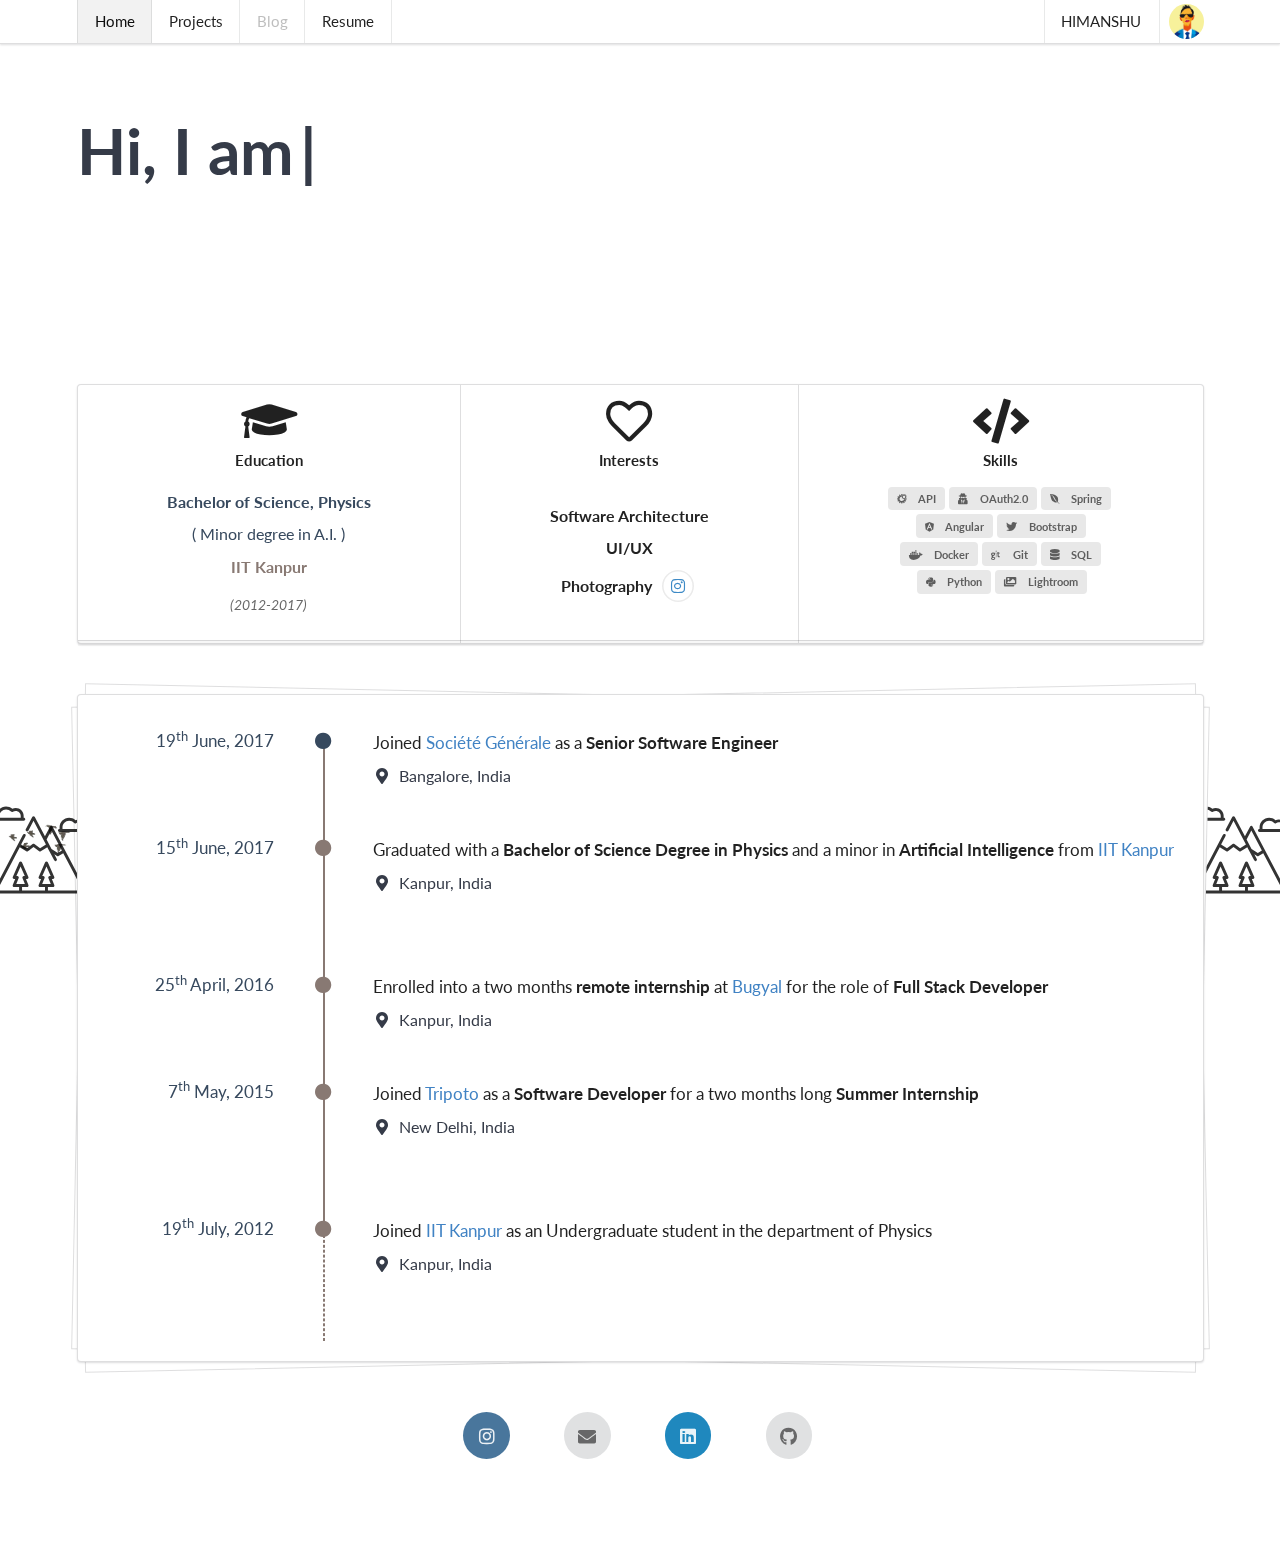
==== index.html @ 2beeedb6 "Initial commit with built webpack" ====
<!doctype html>
<html lang="en">
<head>
  <meta charset="utf-8">
  <title>Portfolio - Himanshu Choudhary</title>
  <base href="/">

  <meta name="viewport" content="width=device-width, initial-scale=1">
  <link rel="icon" type="image/x-icon" href="favicon.ico">
</head>
<body>
  <app-root></app-root>
<script type="text/javascript" src="runtime.js"></script><script type="text/javascript" src="polyfills.js"></script><script type="text/javascript" src="styles.js"></script><script type="text/javascript" src="scripts.js"></script><script type="text/javascript" src="vendor.js"></script><script type="text/javascript" src="main.js"></script></body>
</html>
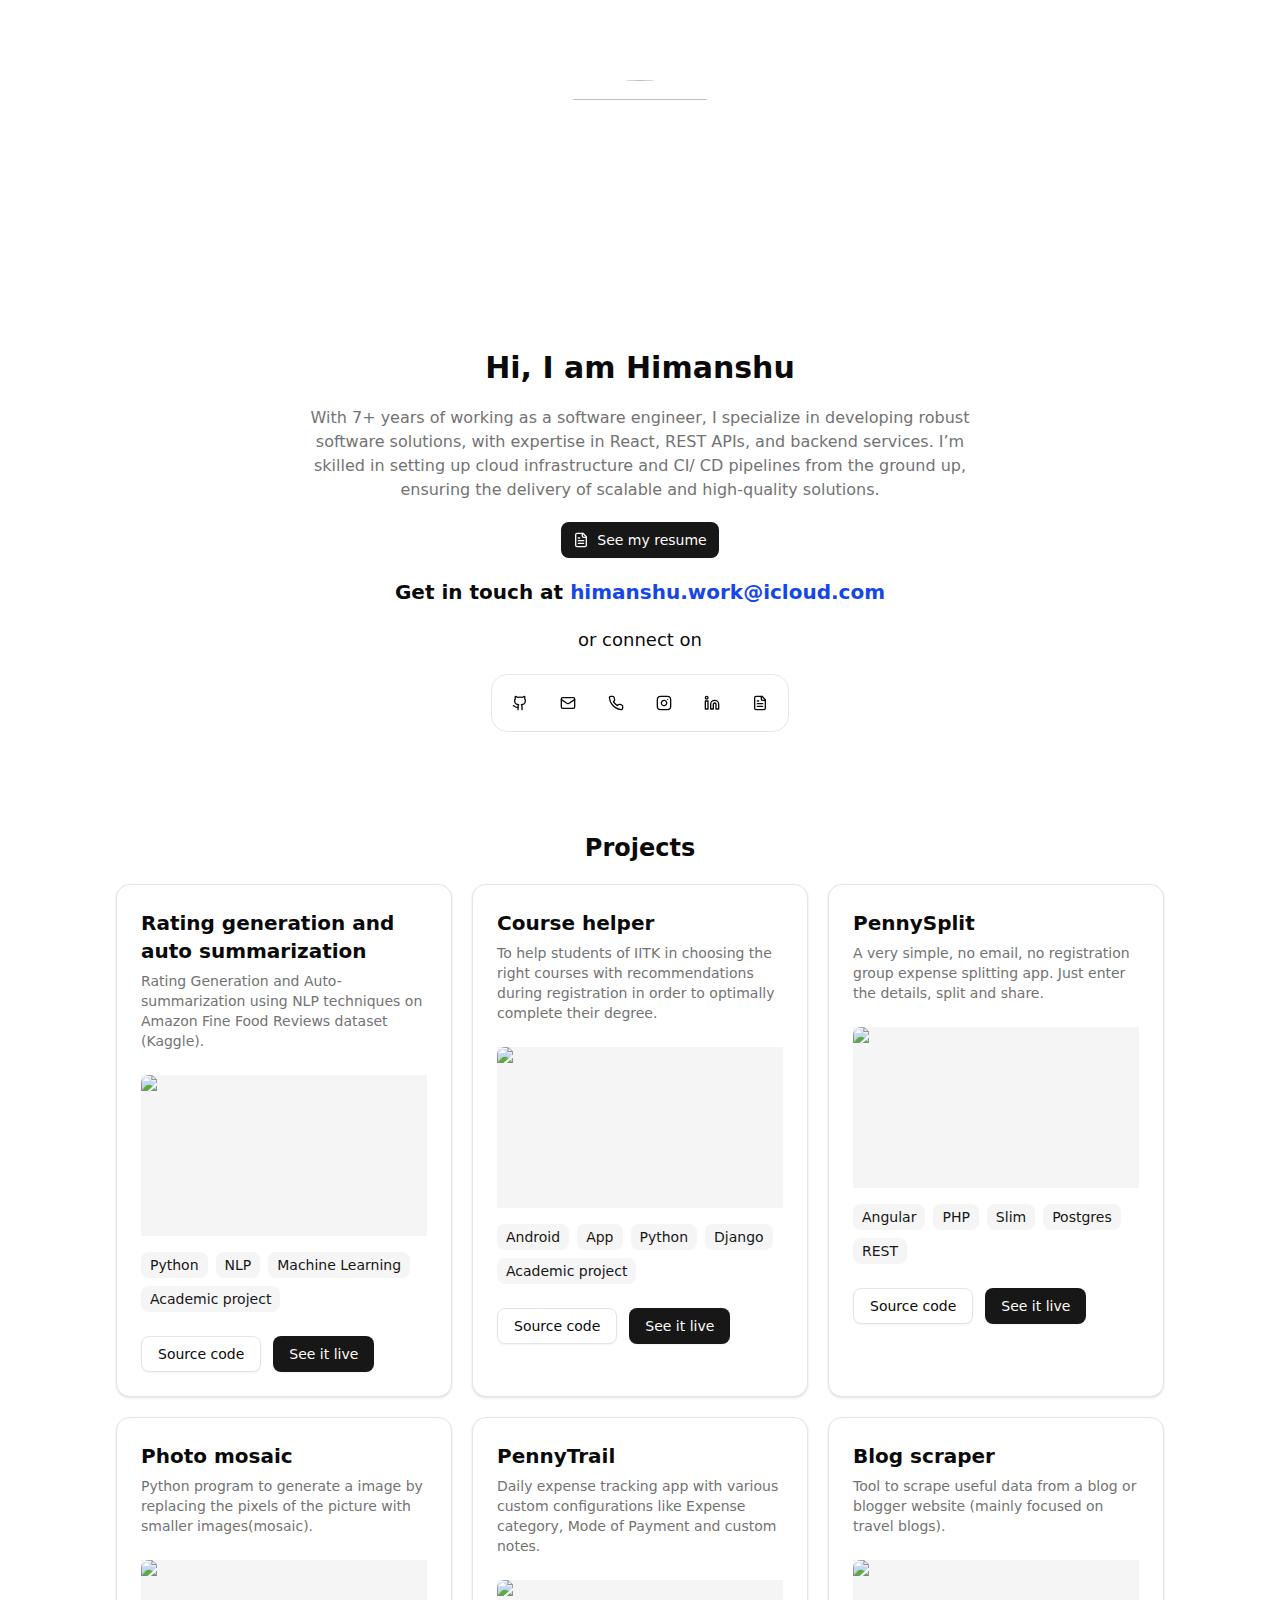
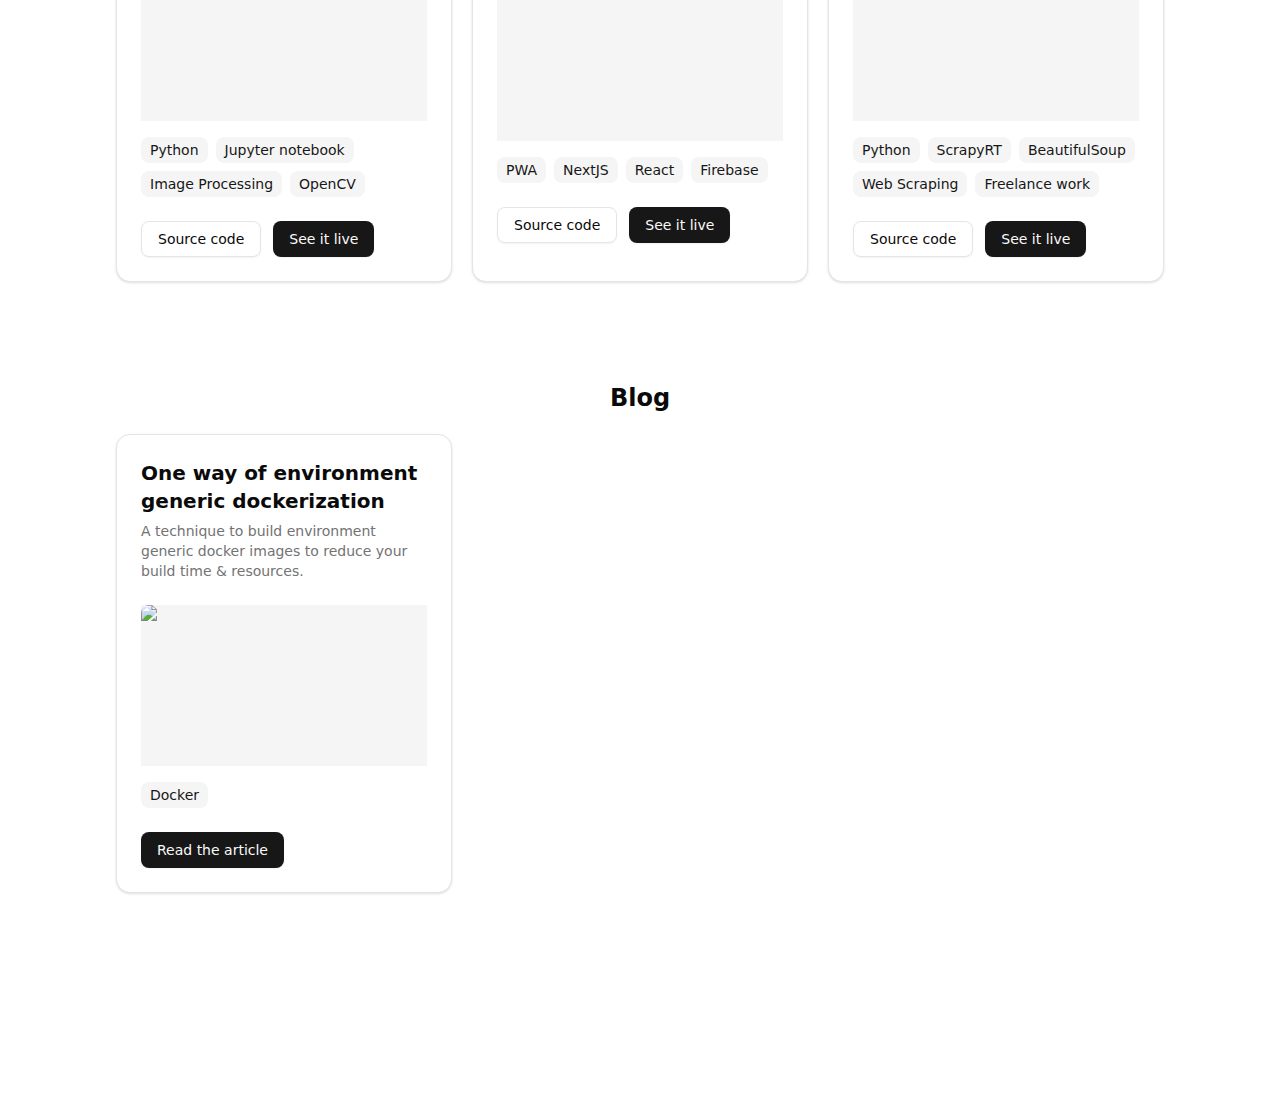
==== commit 262ce60c: "Updated portfolio" ====
--- a/index.html
+++ b/index.html
@@ -1,14 +1 @@
-<!doctype html>
-<html lang="en">
-<head>
-  <meta charset="utf-8">
-  <title>Portfolio - Himanshu Choudhary</title>
-  <base href="/">
-
-  <meta name="viewport" content="width=device-width, initial-scale=1">
-  <link rel="icon" type="image/x-icon" href="favicon.ico">
-</head>
-<body>
-  <app-root></app-root>
-<script type="text/javascript" src="runtime.js"></script><script type="text/javascript" src="polyfills.js"></script><script type="text/javascript" src="styles.js"></script><script type="text/javascript" src="scripts.js"></script><script type="text/javascript" src="vendor.js"></script><script type="text/javascript" src="main.js"></script></body>
-</html>
+<!DOCTYPE html><html lang="en"><head><meta charSet="utf-8"/><meta name="viewport" content="width=device-width, initial-scale=1"/><link rel="preload" as="image" href="https://cdn.sanity.io/images/y7t3uoub/production/db17ce5b8e23aafe2f7acaedc1e84eed6496901b-800x800.jpg?w=500&amp;h=500"/><link rel="stylesheet" href="/_next/static/css/382d97af523033e2.css" data-precedence="next"/><link rel="preload" as="script" fetchPriority="low" href="/_next/static/chunks/webpack-39f8edb29ac56f4f.js"/><script src="/_next/static/chunks/4bd1b696-aa7295389d23b507.js" async=""></script><script src="/_next/static/chunks/517-9a01990f382d9487.js" async=""></script><script src="/_next/static/chunks/main-app-1cbe9cd33d989cd3.js" async=""></script><script src="/_next/static/chunks/677-a0906af58b8ac7a3.js" async=""></script><script src="/_next/static/chunks/app/page-de3bf50c0f67c55c.js" async=""></script><title>Himanshu Choudhary</title><meta name="description" content="With 7+ years of working as a software engineer, I specialize in developing robust software solutions, with expertise in React, REST APIs, and backend services. I’m skilled in setting up cloud infrastructure and CI/ CD pipelines from the ground up, ensuring the delivery of scalable and high-quality solutions."/><script src="/_next/static/chunks/polyfills-42372ed130431b0a.js" noModule=""></script></head><body class="w-full max-w-6xl mx-auto pt-20 pb-50 px-4 sm:px-6 lg:px-8"><div class="flex flex-col gap-5"><div class="flex flex-col items-center gap-5"><img src="https://cdn.sanity.io/images/y7t3uoub/production/db17ce5b8e23aafe2f7acaedc1e84eed6496901b-800x800.jpg?w=500&amp;h=500" width="250" height="250" class="rounded-full object-cover"/><h2 class="text-3xl font-semibold">Hi, I am <!-- -->Himanshu</h2><p class="px-10 sm:px-15 md:px-20 lg:px-50 text-center text-muted-foreground">With 7+ years of working as a software engineer, I specialize in developing robust software solutions, with expertise in React, REST APIs, and backend services. I’m skilled in setting up cloud infrastructure and CI/ CD pipelines from the ground up, ensuring the delivery of scalable and high-quality solutions.</p><div class="text-center"><a target="__blank" href="resume.pdf"><button data-slot="button" class="inline-flex items-center justify-center gap-2 whitespace-nowrap rounded-md text-sm font-medium transition-[color,box-shadow] disabled:pointer-events-none disabled:opacity-50 [&amp;_svg]:pointer-events-none [&amp;_svg:not([class*=&#x27;size-&#x27;])]:size-4 [&amp;_svg]:shrink-0 outline-none focus-visible:border-ring focus-visible:ring-ring/50 focus-visible:ring-[3px] aria-invalid:ring-destructive/20 dark:aria-invalid:ring-destructive/40 aria-invalid:border-destructive bg-primary text-primary-foreground shadow-xs hover:bg-primary/90 h-9 px-4 py-2 has-[&gt;svg]:px-3 cursor-pointer"><svg xmlns="http://www.w3.org/2000/svg" width="24" height="24" viewBox="0 0 24 24" fill="none" stroke="currentColor" stroke-width="2" stroke-linecap="round" stroke-linejoin="round" class="lucide lucide-file-text"><path d="M15 2H6a2 2 0 0 0-2 2v16a2 2 0 0 0 2 2h12a2 2 0 0 0 2-2V7Z"></path><path d="M14 2v4a2 2 0 0 0 2 2h4"></path><path d="M10 9H8"></path><path d="M16 13H8"></path><path d="M16 17H8"></path></svg> See my resume</button></a></div><h4 class="text-xl font-semibold">Get in touch at<!-- --> <a href="mailto:himanshu.work@icloud.com" class="text-blue-700 hover:text-blue-800">himanshu.work@icloud.com</a></h4><h4 class="text-lg">or connect on</h4></div><div class="sticky top-5 left-1/2 z-10"><div class="supports-backdrop-blur:bg-white/10 supports-backdrop-blur:dark:bg-black/10 mx-auto flex h-[58px] w-max justify-center gap-2 rounded-2xl border p-2 backdrop-blur-md mt-0 items-center"><div style="padding:8px;width:40px;height:40px" class="flex aspect-square cursor-pointer items-center justify-center rounded-full"><a aria-label="Github" class="inline-flex items-center justify-center gap-2 whitespace-nowrap text-sm font-medium transition-[color,box-shadow] disabled:pointer-events-none disabled:opacity-50 [&amp;_svg]:pointer-events-none [&amp;_svg:not([class*=&#x27;size-&#x27;])]:size-4 [&amp;_svg]:shrink-0 outline-none focus-visible:border-ring focus-visible:ring-ring/50 focus-visible:ring-[3px] aria-invalid:ring-destructive/20 dark:aria-invalid:ring-destructive/40 aria-invalid:border-destructive hover:bg-accent hover:text-accent-foreground size-10 rounded-full" target="__blank" data-state="closed" data-slot="tooltip-trigger" href="https://github.com/choudharyhimanshu"><svg xmlns="http://www.w3.org/2000/svg" width="24" height="24" viewBox="0 0 24 24" fill="none" stroke="currentColor" stroke-width="2" stroke-linecap="round" stroke-linejoin="round" class="lucide lucide-github size-4"><path d="M15 22v-4a4.8 4.8 0 0 0-1-3.5c3 0 6-2 6-5.5.08-1.25-.27-2.48-1-3.5.28-1.15.28-2.35 0-3.5 0 0-1 0-3 1.5-2.64-.5-5.36-.5-8 0C6 2 5 2 5 2c-.3 1.15-.3 2.35 0 3.5A5.403 5.403 0 0 0 4 9c0 3.5 3 5.5 6 5.5-.39.49-.68 1.05-.85 1.65-.17.6-.22 1.23-.15 1.85v4"></path><path d="M9 18c-4.51 2-5-2-7-2"></path></svg></a></div><div style="padding:8px;width:40px;height:40px" class="flex aspect-square cursor-pointer items-center justify-center rounded-full"><a aria-label="Email" class="inline-flex items-center justify-center gap-2 whitespace-nowrap text-sm font-medium transition-[color,box-shadow] disabled:pointer-events-none disabled:opacity-50 [&amp;_svg]:pointer-events-none [&amp;_svg:not([class*=&#x27;size-&#x27;])]:size-4 [&amp;_svg]:shrink-0 outline-none focus-visible:border-ring focus-visible:ring-ring/50 focus-visible:ring-[3px] aria-invalid:ring-destructive/20 dark:aria-invalid:ring-destructive/40 aria-invalid:border-destructive hover:bg-accent hover:text-accent-foreground size-10 rounded-full" target="__blank" data-state="closed" data-slot="tooltip-trigger" href="mailto:himanshu.work@icloud.com"><svg xmlns="http://www.w3.org/2000/svg" width="24" height="24" viewBox="0 0 24 24" fill="none" stroke="currentColor" stroke-width="2" stroke-linecap="round" stroke-linejoin="round" class="lucide lucide-mail size-4"><rect width="20" height="16" x="2" y="4" rx="2"></rect><path d="m22 7-8.97 5.7a1.94 1.94 0 0 1-2.06 0L2 7"></path></svg></a></div><div style="padding:8px;width:40px;height:40px" class="flex aspect-square cursor-pointer items-center justify-center rounded-full"><a aria-label="Phone" class="inline-flex items-center justify-center gap-2 whitespace-nowrap text-sm font-medium transition-[color,box-shadow] disabled:pointer-events-none disabled:opacity-50 [&amp;_svg]:pointer-events-none [&amp;_svg:not([class*=&#x27;size-&#x27;])]:size-4 [&amp;_svg]:shrink-0 outline-none focus-visible:border-ring focus-visible:ring-ring/50 focus-visible:ring-[3px] aria-invalid:ring-destructive/20 dark:aria-invalid:ring-destructive/40 aria-invalid:border-destructive hover:bg-accent hover:text-accent-foreground size-10 rounded-full" target="__blank" data-state="closed" data-slot="tooltip-trigger" href="tel:8953454946"><svg xmlns="http://www.w3.org/2000/svg" width="24" height="24" viewBox="0 0 24 24" fill="none" stroke="currentColor" stroke-width="2" stroke-linecap="round" stroke-linejoin="round" class="lucide lucide-phone size-4"><path d="M22 16.92v3a2 2 0 0 1-2.18 2 19.79 19.79 0 0 1-8.63-3.07 19.5 19.5 0 0 1-6-6 19.79 19.79 0 0 1-3.07-8.67A2 2 0 0 1 4.11 2h3a2 2 0 0 1 2 1.72 12.84 12.84 0 0 0 .7 2.81 2 2 0 0 1-.45 2.11L8.09 9.91a16 16 0 0 0 6 6l1.27-1.27a2 2 0 0 1 2.11-.45 12.84 12.84 0 0 0 2.81.7A2 2 0 0 1 22 16.92z"></path></svg></a></div><div style="padding:8px;width:40px;height:40px" class="flex aspect-square cursor-pointer items-center justify-center rounded-full"><a aria-label="Instagram" class="inline-flex items-center justify-center gap-2 whitespace-nowrap text-sm font-medium transition-[color,box-shadow] disabled:pointer-events-none disabled:opacity-50 [&amp;_svg]:pointer-events-none [&amp;_svg:not([class*=&#x27;size-&#x27;])]:size-4 [&amp;_svg]:shrink-0 outline-none focus-visible:border-ring focus-visible:ring-ring/50 focus-visible:ring-[3px] aria-invalid:ring-destructive/20 dark:aria-invalid:ring-destructive/40 aria-invalid:border-destructive hover:bg-accent hover:text-accent-foreground size-10 rounded-full" target="__blank" data-state="closed" data-slot="tooltip-trigger" href="https://www.instagram.com/himanshuchoudhary_"><svg xmlns="http://www.w3.org/2000/svg" width="24" height="24" viewBox="0 0 24 24" fill="none" stroke="currentColor" stroke-width="2" stroke-linecap="round" stroke-linejoin="round" class="lucide lucide-instagram size-4"><rect width="20" height="20" x="2" y="2" rx="5" ry="5"></rect><path d="M16 11.37A4 4 0 1 1 12.63 8 4 4 0 0 1 16 11.37z"></path><line x1="17.5" x2="17.51" y1="6.5" y2="6.5"></line></svg></a></div><div style="padding:8px;width:40px;height:40px" class="flex aspect-square cursor-pointer items-center justify-center rounded-full"><a aria-label="LinkedIn" class="inline-flex items-center justify-center gap-2 whitespace-nowrap text-sm font-medium transition-[color,box-shadow] disabled:pointer-events-none disabled:opacity-50 [&amp;_svg]:pointer-events-none [&amp;_svg:not([class*=&#x27;size-&#x27;])]:size-4 [&amp;_svg]:shrink-0 outline-none focus-visible:border-ring focus-visible:ring-ring/50 focus-visible:ring-[3px] aria-invalid:ring-destructive/20 dark:aria-invalid:ring-destructive/40 aria-invalid:border-destructive hover:bg-accent hover:text-accent-foreground size-10 rounded-full" target="__blank" data-state="closed" data-slot="tooltip-trigger" href="https://in.linkedin.com/in/himanshu-choudhary-05b617a8"><svg xmlns="http://www.w3.org/2000/svg" width="24" height="24" viewBox="0 0 24 24" fill="none" stroke="currentColor" stroke-width="2" stroke-linecap="round" stroke-linejoin="round" class="lucide lucide-linkedin size-4"><path d="M16 8a6 6 0 0 1 6 6v7h-4v-7a2 2 0 0 0-2-2 2 2 0 0 0-2 2v7h-4v-7a6 6 0 0 1 6-6z"></path><rect width="4" height="12" x="2" y="9"></rect><circle cx="4" cy="4" r="2"></circle></svg></a></div><div style="padding:8px;width:40px;height:40px" class="flex aspect-square cursor-pointer items-center justify-center rounded-full"><a aria-label="Resume" class="inline-flex items-center justify-center gap-2 whitespace-nowrap text-sm font-medium transition-[color,box-shadow] disabled:pointer-events-none disabled:opacity-50 [&amp;_svg]:pointer-events-none [&amp;_svg:not([class*=&#x27;size-&#x27;])]:size-4 [&amp;_svg]:shrink-0 outline-none focus-visible:border-ring focus-visible:ring-ring/50 focus-visible:ring-[3px] aria-invalid:ring-destructive/20 dark:aria-invalid:ring-destructive/40 aria-invalid:border-destructive hover:bg-accent hover:text-accent-foreground size-10 rounded-full" target="__blank" data-state="closed" data-slot="tooltip-trigger" href="resume.pdf"><svg xmlns="http://www.w3.org/2000/svg" width="24" height="24" viewBox="0 0 24 24" fill="none" stroke="currentColor" stroke-width="2" stroke-linecap="round" stroke-linejoin="round" class="lucide lucide-file-text size-4"><path d="M15 2H6a2 2 0 0 0-2 2v16a2 2 0 0 0 2 2h12a2 2 0 0 0 2-2V7Z"></path><path d="M14 2v4a2 2 0 0 0 2 2h4"></path><path d="M10 9H8"></path><path d="M16 13H8"></path><path d="M16 17H8"></path></svg></a></div></div></div><div class="flex flex-col gap-5 my-20"><h1 class="text-2xl font-semibold text-center">Projects</h1><div class="grid gap-5 px-5 sm:grid-cols-1 md:grid-cols-2 lg:grid-cols-3"><div data-slot="card" class="bg-card text-card-foreground flex flex-col gap-6 rounded-xl border py-6 shadow-sm"><div data-slot="card-header" class="flex flex-col gap-1.5 px-6"><div data-slot="card-title" class="font-semibold text-xl">Rating generation and auto summarization</div><div data-slot="card-description" class="text-muted-foreground text-sm">Rating Generation and Auto-summarization using NLP techniques on Amazon Fine Food Reviews dataset (Kaggle).</div></div><div data-slot="card-content" class="px-6"><div style="position:relative;width:100%;padding-bottom:56.25%" data-radix-aspect-ratio-wrapper=""><div data-slot="aspect-ratio" class="bg-muted" style="position:absolute;top:0;right:0;bottom:0;left:0"><img alt="Photo by Drew Beamer" loading="lazy" decoding="async" data-nimg="fill" class="h-full w-full rounded-md object-cover" style="position:absolute;height:100%;width:100%;left:0;top:0;right:0;bottom:0;color:transparent" src="https://cdn.sanity.io/images/y7t3uoub/production/a5e5578c88223d2e5efbedd6870279cc69f85a1f-281x247.png"/></div></div><div class="flex flex-wrap pt-4 gap-2"><span data-slot="badge" class="inline-flex items-center justify-center rounded-md border px-2 py-0.5 font-medium w-fit whitespace-nowrap shrink-0 [&amp;&gt;svg]:size-3 gap-1 [&amp;&gt;svg]:pointer-events-none focus-visible:border-ring focus-visible:ring-ring/50 focus-visible:ring-[3px] aria-invalid:ring-destructive/20 dark:aria-invalid:ring-destructive/40 aria-invalid:border-destructive transition-[color,box-shadow] overflow-auto border-transparent bg-secondary text-secondary-foreground [a&amp;]:hover:bg-secondary/90 text-sm">Python</span><span data-slot="badge" class="inline-flex items-center justify-center rounded-md border px-2 py-0.5 font-medium w-fit whitespace-nowrap shrink-0 [&amp;&gt;svg]:size-3 gap-1 [&amp;&gt;svg]:pointer-events-none focus-visible:border-ring focus-visible:ring-ring/50 focus-visible:ring-[3px] aria-invalid:ring-destructive/20 dark:aria-invalid:ring-destructive/40 aria-invalid:border-destructive transition-[color,box-shadow] overflow-auto border-transparent bg-secondary text-secondary-foreground [a&amp;]:hover:bg-secondary/90 text-sm">NLP</span><span data-slot="badge" class="inline-flex items-center justify-center rounded-md border px-2 py-0.5 font-medium w-fit whitespace-nowrap shrink-0 [&amp;&gt;svg]:size-3 gap-1 [&amp;&gt;svg]:pointer-events-none focus-visible:border-ring focus-visible:ring-ring/50 focus-visible:ring-[3px] aria-invalid:ring-destructive/20 dark:aria-invalid:ring-destructive/40 aria-invalid:border-destructive transition-[color,box-shadow] overflow-auto border-transparent bg-secondary text-secondary-foreground [a&amp;]:hover:bg-secondary/90 text-sm">Machine Learning</span><span data-slot="badge" class="inline-flex items-center justify-center rounded-md border px-2 py-0.5 font-medium w-fit whitespace-nowrap shrink-0 [&amp;&gt;svg]:size-3 gap-1 [&amp;&gt;svg]:pointer-events-none focus-visible:border-ring focus-visible:ring-ring/50 focus-visible:ring-[3px] aria-invalid:ring-destructive/20 dark:aria-invalid:ring-destructive/40 aria-invalid:border-destructive transition-[color,box-shadow] overflow-auto border-transparent bg-secondary text-secondary-foreground [a&amp;]:hover:bg-secondary/90 text-sm">Academic project</span></div></div><div data-slot="card-footer" class="items-center px-6 flex flex-row gap-3"><a target="__blank" href="https://github.com/choudharyhimanshu/rating-prediction-and-auto-summarization/"><button data-slot="button" class="inline-flex items-center justify-center gap-2 whitespace-nowrap rounded-md text-sm font-medium transition-[color,box-shadow] disabled:pointer-events-none disabled:opacity-50 [&amp;_svg]:pointer-events-none [&amp;_svg:not([class*=&#x27;size-&#x27;])]:size-4 [&amp;_svg]:shrink-0 outline-none focus-visible:border-ring focus-visible:ring-ring/50 focus-visible:ring-[3px] aria-invalid:ring-destructive/20 dark:aria-invalid:ring-destructive/40 aria-invalid:border-destructive border border-input bg-background shadow-xs hover:bg-accent hover:text-accent-foreground h-9 px-4 py-2 has-[&gt;svg]:px-3 cursor-pointer">Source code</button></a><a target="__blank" href="https://www.kaggle.com/code/himnshu/rating-score-prediction"><button data-slot="button" class="inline-flex items-center justify-center gap-2 whitespace-nowrap rounded-md text-sm font-medium transition-[color,box-shadow] disabled:pointer-events-none disabled:opacity-50 [&amp;_svg]:pointer-events-none [&amp;_svg:not([class*=&#x27;size-&#x27;])]:size-4 [&amp;_svg]:shrink-0 outline-none focus-visible:border-ring focus-visible:ring-ring/50 focus-visible:ring-[3px] aria-invalid:ring-destructive/20 dark:aria-invalid:ring-destructive/40 aria-invalid:border-destructive bg-primary text-primary-foreground shadow-xs hover:bg-primary/90 h-9 px-4 py-2 has-[&gt;svg]:px-3 cursor-pointer">See it live</button></a></div></div><div data-slot="card" class="bg-card text-card-foreground flex flex-col gap-6 rounded-xl border py-6 shadow-sm"><div data-slot="card-header" class="flex flex-col gap-1.5 px-6"><div data-slot="card-title" class="font-semibold text-xl">Course helper</div><div data-slot="card-description" class="text-muted-foreground text-sm">To help students of IITK in choosing the right courses with recommendations during registration in order to optimally complete their degree.</div></div><div data-slot="card-content" class="px-6"><div style="position:relative;width:100%;padding-bottom:56.25%" data-radix-aspect-ratio-wrapper=""><div data-slot="aspect-ratio" class="bg-muted" style="position:absolute;top:0;right:0;bottom:0;left:0"><img alt="Photo by Drew Beamer" loading="lazy" decoding="async" data-nimg="fill" class="h-full w-full rounded-md object-cover" style="position:absolute;height:100%;width:100%;left:0;top:0;right:0;bottom:0;color:transparent" src="https://cdn.sanity.io/images/y7t3uoub/production/9b3c25fa32636bc2ad7e5e6770e2bc4c439893c1-700x700.png"/></div></div><div class="flex flex-wrap pt-4 gap-2"><span data-slot="badge" class="inline-flex items-center justify-center rounded-md border px-2 py-0.5 font-medium w-fit whitespace-nowrap shrink-0 [&amp;&gt;svg]:size-3 gap-1 [&amp;&gt;svg]:pointer-events-none focus-visible:border-ring focus-visible:ring-ring/50 focus-visible:ring-[3px] aria-invalid:ring-destructive/20 dark:aria-invalid:ring-destructive/40 aria-invalid:border-destructive transition-[color,box-shadow] overflow-auto border-transparent bg-secondary text-secondary-foreground [a&amp;]:hover:bg-secondary/90 text-sm">Android</span><span data-slot="badge" class="inline-flex items-center justify-center rounded-md border px-2 py-0.5 font-medium w-fit whitespace-nowrap shrink-0 [&amp;&gt;svg]:size-3 gap-1 [&amp;&gt;svg]:pointer-events-none focus-visible:border-ring focus-visible:ring-ring/50 focus-visible:ring-[3px] aria-invalid:ring-destructive/20 dark:aria-invalid:ring-destructive/40 aria-invalid:border-destructive transition-[color,box-shadow] overflow-auto border-transparent bg-secondary text-secondary-foreground [a&amp;]:hover:bg-secondary/90 text-sm">App</span><span data-slot="badge" class="inline-flex items-center justify-center rounded-md border px-2 py-0.5 font-medium w-fit whitespace-nowrap shrink-0 [&amp;&gt;svg]:size-3 gap-1 [&amp;&gt;svg]:pointer-events-none focus-visible:border-ring focus-visible:ring-ring/50 focus-visible:ring-[3px] aria-invalid:ring-destructive/20 dark:aria-invalid:ring-destructive/40 aria-invalid:border-destructive transition-[color,box-shadow] overflow-auto border-transparent bg-secondary text-secondary-foreground [a&amp;]:hover:bg-secondary/90 text-sm">Python</span><span data-slot="badge" class="inline-flex items-center justify-center rounded-md border px-2 py-0.5 font-medium w-fit whitespace-nowrap shrink-0 [&amp;&gt;svg]:size-3 gap-1 [&amp;&gt;svg]:pointer-events-none focus-visible:border-ring focus-visible:ring-ring/50 focus-visible:ring-[3px] aria-invalid:ring-destructive/20 dark:aria-invalid:ring-destructive/40 aria-invalid:border-destructive transition-[color,box-shadow] overflow-auto border-transparent bg-secondary text-secondary-foreground [a&amp;]:hover:bg-secondary/90 text-sm">Django</span><span data-slot="badge" class="inline-flex items-center justify-center rounded-md border px-2 py-0.5 font-medium w-fit whitespace-nowrap shrink-0 [&amp;&gt;svg]:size-3 gap-1 [&amp;&gt;svg]:pointer-events-none focus-visible:border-ring focus-visible:ring-ring/50 focus-visible:ring-[3px] aria-invalid:ring-destructive/20 dark:aria-invalid:ring-destructive/40 aria-invalid:border-destructive transition-[color,box-shadow] overflow-auto border-transparent bg-secondary text-secondary-foreground [a&amp;]:hover:bg-secondary/90 text-sm">Academic project</span></div></div><div data-slot="card-footer" class="items-center px-6 flex flex-row gap-3"><a target="__blank" href="https://bitbucket.org/softwarearch/workspace/projects/CH"><button data-slot="button" class="inline-flex items-center justify-center gap-2 whitespace-nowrap rounded-md text-sm font-medium transition-[color,box-shadow] disabled:pointer-events-none disabled:opacity-50 [&amp;_svg]:pointer-events-none [&amp;_svg:not([class*=&#x27;size-&#x27;])]:size-4 [&amp;_svg]:shrink-0 outline-none focus-visible:border-ring focus-visible:ring-ring/50 focus-visible:ring-[3px] aria-invalid:ring-destructive/20 dark:aria-invalid:ring-destructive/40 aria-invalid:border-destructive border border-input bg-background shadow-xs hover:bg-accent hover:text-accent-foreground h-9 px-4 py-2 has-[&gt;svg]:px-3 cursor-pointer">Source code</button></a><a target="__blank" href="https://bitbucket.org/softwarearch/workspace/projects/CH"><button data-slot="button" class="inline-flex items-center justify-center gap-2 whitespace-nowrap rounded-md text-sm font-medium transition-[color,box-shadow] disabled:pointer-events-none disabled:opacity-50 [&amp;_svg]:pointer-events-none [&amp;_svg:not([class*=&#x27;size-&#x27;])]:size-4 [&amp;_svg]:shrink-0 outline-none focus-visible:border-ring focus-visible:ring-ring/50 focus-visible:ring-[3px] aria-invalid:ring-destructive/20 dark:aria-invalid:ring-destructive/40 aria-invalid:border-destructive bg-primary text-primary-foreground shadow-xs hover:bg-primary/90 h-9 px-4 py-2 has-[&gt;svg]:px-3 cursor-pointer">See it live</button></a></div></div><div data-slot="card" class="bg-card text-card-foreground flex flex-col gap-6 rounded-xl border py-6 shadow-sm"><div data-slot="card-header" class="flex flex-col gap-1.5 px-6"><div data-slot="card-title" class="font-semibold text-xl">PennySplit</div><div data-slot="card-description" class="text-muted-foreground text-sm">A very simple, no email, no registration group expense splitting app. Just enter the details, split and share.</div></div><div data-slot="card-content" class="px-6"><div style="position:relative;width:100%;padding-bottom:56.25%" data-radix-aspect-ratio-wrapper=""><div data-slot="aspect-ratio" class="bg-muted" style="position:absolute;top:0;right:0;bottom:0;left:0"><img alt="Photo by Drew Beamer" loading="lazy" decoding="async" data-nimg="fill" class="h-full w-full rounded-md object-cover" style="position:absolute;height:100%;width:100%;left:0;top:0;right:0;bottom:0;color:transparent" src="https://cdn.sanity.io/images/y7t3uoub/production/0d4eacaf9ace7811685196f4fbfe7be097501f9a-590x590.png"/></div></div><div class="flex flex-wrap pt-4 gap-2"><span data-slot="badge" class="inline-flex items-center justify-center rounded-md border px-2 py-0.5 font-medium w-fit whitespace-nowrap shrink-0 [&amp;&gt;svg]:size-3 gap-1 [&amp;&gt;svg]:pointer-events-none focus-visible:border-ring focus-visible:ring-ring/50 focus-visible:ring-[3px] aria-invalid:ring-destructive/20 dark:aria-invalid:ring-destructive/40 aria-invalid:border-destructive transition-[color,box-shadow] overflow-auto border-transparent bg-secondary text-secondary-foreground [a&amp;]:hover:bg-secondary/90 text-sm">Angular</span><span data-slot="badge" class="inline-flex items-center justify-center rounded-md border px-2 py-0.5 font-medium w-fit whitespace-nowrap shrink-0 [&amp;&gt;svg]:size-3 gap-1 [&amp;&gt;svg]:pointer-events-none focus-visible:border-ring focus-visible:ring-ring/50 focus-visible:ring-[3px] aria-invalid:ring-destructive/20 dark:aria-invalid:ring-destructive/40 aria-invalid:border-destructive transition-[color,box-shadow] overflow-auto border-transparent bg-secondary text-secondary-foreground [a&amp;]:hover:bg-secondary/90 text-sm">PHP</span><span data-slot="badge" class="inline-flex items-center justify-center rounded-md border px-2 py-0.5 font-medium w-fit whitespace-nowrap shrink-0 [&amp;&gt;svg]:size-3 gap-1 [&amp;&gt;svg]:pointer-events-none focus-visible:border-ring focus-visible:ring-ring/50 focus-visible:ring-[3px] aria-invalid:ring-destructive/20 dark:aria-invalid:ring-destructive/40 aria-invalid:border-destructive transition-[color,box-shadow] overflow-auto border-transparent bg-secondary text-secondary-foreground [a&amp;]:hover:bg-secondary/90 text-sm">Slim</span><span data-slot="badge" class="inline-flex items-center justify-center rounded-md border px-2 py-0.5 font-medium w-fit whitespace-nowrap shrink-0 [&amp;&gt;svg]:size-3 gap-1 [&amp;&gt;svg]:pointer-events-none focus-visible:border-ring focus-visible:ring-ring/50 focus-visible:ring-[3px] aria-invalid:ring-destructive/20 dark:aria-invalid:ring-destructive/40 aria-invalid:border-destructive transition-[color,box-shadow] overflow-auto border-transparent bg-secondary text-secondary-foreground [a&amp;]:hover:bg-secondary/90 text-sm">Postgres</span><span data-slot="badge" class="inline-flex items-center justify-center rounded-md border px-2 py-0.5 font-medium w-fit whitespace-nowrap shrink-0 [&amp;&gt;svg]:size-3 gap-1 [&amp;&gt;svg]:pointer-events-none focus-visible:border-ring focus-visible:ring-ring/50 focus-visible:ring-[3px] aria-invalid:ring-destructive/20 dark:aria-invalid:ring-destructive/40 aria-invalid:border-destructive transition-[color,box-shadow] overflow-auto border-transparent bg-secondary text-secondary-foreground [a&amp;]:hover:bg-secondary/90 text-sm">REST</span></div></div><div data-slot="card-footer" class="items-center px-6 flex flex-row gap-3"><a target="__blank" href="https://github.com/choudharyhimanshu/"><button data-slot="button" class="inline-flex items-center justify-center gap-2 whitespace-nowrap rounded-md text-sm font-medium transition-[color,box-shadow] disabled:pointer-events-none disabled:opacity-50 [&amp;_svg]:pointer-events-none [&amp;_svg:not([class*=&#x27;size-&#x27;])]:size-4 [&amp;_svg]:shrink-0 outline-none focus-visible:border-ring focus-visible:ring-ring/50 focus-visible:ring-[3px] aria-invalid:ring-destructive/20 dark:aria-invalid:ring-destructive/40 aria-invalid:border-destructive border border-input bg-background shadow-xs hover:bg-accent hover:text-accent-foreground h-9 px-4 py-2 has-[&gt;svg]:px-3 cursor-pointer">Source code</button></a><a target="__blank" href="https://pennysplit.com"><button data-slot="button" class="inline-flex items-center justify-center gap-2 whitespace-nowrap rounded-md text-sm font-medium transition-[color,box-shadow] disabled:pointer-events-none disabled:opacity-50 [&amp;_svg]:pointer-events-none [&amp;_svg:not([class*=&#x27;size-&#x27;])]:size-4 [&amp;_svg]:shrink-0 outline-none focus-visible:border-ring focus-visible:ring-ring/50 focus-visible:ring-[3px] aria-invalid:ring-destructive/20 dark:aria-invalid:ring-destructive/40 aria-invalid:border-destructive bg-primary text-primary-foreground shadow-xs hover:bg-primary/90 h-9 px-4 py-2 has-[&gt;svg]:px-3 cursor-pointer">See it live</button></a></div></div><div data-slot="card" class="bg-card text-card-foreground flex flex-col gap-6 rounded-xl border py-6 shadow-sm"><div data-slot="card-header" class="flex flex-col gap-1.5 px-6"><div data-slot="card-title" class="font-semibold text-xl">Photo mosaic</div><div data-slot="card-description" class="text-muted-foreground text-sm">Python program to generate a image by replacing the pixels of the picture with smaller images(mosaic).</div></div><div data-slot="card-content" class="px-6"><div style="position:relative;width:100%;padding-bottom:56.25%" data-radix-aspect-ratio-wrapper=""><div data-slot="aspect-ratio" class="bg-muted" style="position:absolute;top:0;right:0;bottom:0;left:0"><img alt="Photo by Drew Beamer" loading="lazy" decoding="async" data-nimg="fill" class="h-full w-full rounded-md object-cover" style="position:absolute;height:100%;width:100%;left:0;top:0;right:0;bottom:0;color:transparent" src="https://cdn.sanity.io/images/y7t3uoub/production/fb761c7436b175e5a8a9c44e2a9036c15a328dbc-400x400.png"/></div></div><div class="flex flex-wrap pt-4 gap-2"><span data-slot="badge" class="inline-flex items-center justify-center rounded-md border px-2 py-0.5 font-medium w-fit whitespace-nowrap shrink-0 [&amp;&gt;svg]:size-3 gap-1 [&amp;&gt;svg]:pointer-events-none focus-visible:border-ring focus-visible:ring-ring/50 focus-visible:ring-[3px] aria-invalid:ring-destructive/20 dark:aria-invalid:ring-destructive/40 aria-invalid:border-destructive transition-[color,box-shadow] overflow-auto border-transparent bg-secondary text-secondary-foreground [a&amp;]:hover:bg-secondary/90 text-sm">Python</span><span data-slot="badge" class="inline-flex items-center justify-center rounded-md border px-2 py-0.5 font-medium w-fit whitespace-nowrap shrink-0 [&amp;&gt;svg]:size-3 gap-1 [&amp;&gt;svg]:pointer-events-none focus-visible:border-ring focus-visible:ring-ring/50 focus-visible:ring-[3px] aria-invalid:ring-destructive/20 dark:aria-invalid:ring-destructive/40 aria-invalid:border-destructive transition-[color,box-shadow] overflow-auto border-transparent bg-secondary text-secondary-foreground [a&amp;]:hover:bg-secondary/90 text-sm">Jupyter notebook</span><span data-slot="badge" class="inline-flex items-center justify-center rounded-md border px-2 py-0.5 font-medium w-fit whitespace-nowrap shrink-0 [&amp;&gt;svg]:size-3 gap-1 [&amp;&gt;svg]:pointer-events-none focus-visible:border-ring focus-visible:ring-ring/50 focus-visible:ring-[3px] aria-invalid:ring-destructive/20 dark:aria-invalid:ring-destructive/40 aria-invalid:border-destructive transition-[color,box-shadow] overflow-auto border-transparent bg-secondary text-secondary-foreground [a&amp;]:hover:bg-secondary/90 text-sm">Image Processing</span><span data-slot="badge" class="inline-flex items-center justify-center rounded-md border px-2 py-0.5 font-medium w-fit whitespace-nowrap shrink-0 [&amp;&gt;svg]:size-3 gap-1 [&amp;&gt;svg]:pointer-events-none focus-visible:border-ring focus-visible:ring-ring/50 focus-visible:ring-[3px] aria-invalid:ring-destructive/20 dark:aria-invalid:ring-destructive/40 aria-invalid:border-destructive transition-[color,box-shadow] overflow-auto border-transparent bg-secondary text-secondary-foreground [a&amp;]:hover:bg-secondary/90 text-sm">OpenCV</span></div></div><div data-slot="card-footer" class="items-center px-6 flex flex-row gap-3"><a target="__blank" href="https://github.com/choudharyhimanshu/photo-mosaic"><button data-slot="button" class="inline-flex items-center justify-center gap-2 whitespace-nowrap rounded-md text-sm font-medium transition-[color,box-shadow] disabled:pointer-events-none disabled:opacity-50 [&amp;_svg]:pointer-events-none [&amp;_svg:not([class*=&#x27;size-&#x27;])]:size-4 [&amp;_svg]:shrink-0 outline-none focus-visible:border-ring focus-visible:ring-ring/50 focus-visible:ring-[3px] aria-invalid:ring-destructive/20 dark:aria-invalid:ring-destructive/40 aria-invalid:border-destructive border border-input bg-background shadow-xs hover:bg-accent hover:text-accent-foreground h-9 px-4 py-2 has-[&gt;svg]:px-3 cursor-pointer">Source code</button></a><a target="__blank" href="https://github.com/choudharyhimanshu/photo-mosaic"><button data-slot="button" class="inline-flex items-center justify-center gap-2 whitespace-nowrap rounded-md text-sm font-medium transition-[color,box-shadow] disabled:pointer-events-none disabled:opacity-50 [&amp;_svg]:pointer-events-none [&amp;_svg:not([class*=&#x27;size-&#x27;])]:size-4 [&amp;_svg]:shrink-0 outline-none focus-visible:border-ring focus-visible:ring-ring/50 focus-visible:ring-[3px] aria-invalid:ring-destructive/20 dark:aria-invalid:ring-destructive/40 aria-invalid:border-destructive bg-primary text-primary-foreground shadow-xs hover:bg-primary/90 h-9 px-4 py-2 has-[&gt;svg]:px-3 cursor-pointer">See it live</button></a></div></div><div data-slot="card" class="bg-card text-card-foreground flex flex-col gap-6 rounded-xl border py-6 shadow-sm"><div data-slot="card-header" class="flex flex-col gap-1.5 px-6"><div data-slot="card-title" class="font-semibold text-xl">PennyTrail</div><div data-slot="card-description" class="text-muted-foreground text-sm">Daily expense tracking app with various custom configurations like Expense category, Mode of Payment and custom notes.</div></div><div data-slot="card-content" class="px-6"><div style="position:relative;width:100%;padding-bottom:56.25%" data-radix-aspect-ratio-wrapper=""><div data-slot="aspect-ratio" class="bg-muted" style="position:absolute;top:0;right:0;bottom:0;left:0"><img alt="Photo by Drew Beamer" loading="lazy" decoding="async" data-nimg="fill" class="h-full w-full rounded-md object-cover" style="position:absolute;height:100%;width:100%;left:0;top:0;right:0;bottom:0;color:transparent" src="https://cdn.sanity.io/images/y7t3uoub/production/037bef4673ad10eac21666a2d3adda30b7852bcf-926x1544.png?rect=0,0,926,867"/></div></div><div class="flex flex-wrap pt-4 gap-2"><span data-slot="badge" class="inline-flex items-center justify-center rounded-md border px-2 py-0.5 font-medium w-fit whitespace-nowrap shrink-0 [&amp;&gt;svg]:size-3 gap-1 [&amp;&gt;svg]:pointer-events-none focus-visible:border-ring focus-visible:ring-ring/50 focus-visible:ring-[3px] aria-invalid:ring-destructive/20 dark:aria-invalid:ring-destructive/40 aria-invalid:border-destructive transition-[color,box-shadow] overflow-auto border-transparent bg-secondary text-secondary-foreground [a&amp;]:hover:bg-secondary/90 text-sm">PWA</span><span data-slot="badge" class="inline-flex items-center justify-center rounded-md border px-2 py-0.5 font-medium w-fit whitespace-nowrap shrink-0 [&amp;&gt;svg]:size-3 gap-1 [&amp;&gt;svg]:pointer-events-none focus-visible:border-ring focus-visible:ring-ring/50 focus-visible:ring-[3px] aria-invalid:ring-destructive/20 dark:aria-invalid:ring-destructive/40 aria-invalid:border-destructive transition-[color,box-shadow] overflow-auto border-transparent bg-secondary text-secondary-foreground [a&amp;]:hover:bg-secondary/90 text-sm">NextJS</span><span data-slot="badge" class="inline-flex items-center justify-center rounded-md border px-2 py-0.5 font-medium w-fit whitespace-nowrap shrink-0 [&amp;&gt;svg]:size-3 gap-1 [&amp;&gt;svg]:pointer-events-none focus-visible:border-ring focus-visible:ring-ring/50 focus-visible:ring-[3px] aria-invalid:ring-destructive/20 dark:aria-invalid:ring-destructive/40 aria-invalid:border-destructive transition-[color,box-shadow] overflow-auto border-transparent bg-secondary text-secondary-foreground [a&amp;]:hover:bg-secondary/90 text-sm">React</span><span data-slot="badge" class="inline-flex items-center justify-center rounded-md border px-2 py-0.5 font-medium w-fit whitespace-nowrap shrink-0 [&amp;&gt;svg]:size-3 gap-1 [&amp;&gt;svg]:pointer-events-none focus-visible:border-ring focus-visible:ring-ring/50 focus-visible:ring-[3px] aria-invalid:ring-destructive/20 dark:aria-invalid:ring-destructive/40 aria-invalid:border-destructive transition-[color,box-shadow] overflow-auto border-transparent bg-secondary text-secondary-foreground [a&amp;]:hover:bg-secondary/90 text-sm">Firebase</span></div></div><div data-slot="card-footer" class="items-center px-6 flex flex-row gap-3"><a target="__blank" href="https://github.com/choudharyhimanshu/penny-trail"><button data-slot="button" class="inline-flex items-center justify-center gap-2 whitespace-nowrap rounded-md text-sm font-medium transition-[color,box-shadow] disabled:pointer-events-none disabled:opacity-50 [&amp;_svg]:pointer-events-none [&amp;_svg:not([class*=&#x27;size-&#x27;])]:size-4 [&amp;_svg]:shrink-0 outline-none focus-visible:border-ring focus-visible:ring-ring/50 focus-visible:ring-[3px] aria-invalid:ring-destructive/20 dark:aria-invalid:ring-destructive/40 aria-invalid:border-destructive border border-input bg-background shadow-xs hover:bg-accent hover:text-accent-foreground h-9 px-4 py-2 has-[&gt;svg]:px-3 cursor-pointer">Source code</button></a><a target="__blank" href="https://pennytrail-716ca.web.app/login"><button data-slot="button" class="inline-flex items-center justify-center gap-2 whitespace-nowrap rounded-md text-sm font-medium transition-[color,box-shadow] disabled:pointer-events-none disabled:opacity-50 [&amp;_svg]:pointer-events-none [&amp;_svg:not([class*=&#x27;size-&#x27;])]:size-4 [&amp;_svg]:shrink-0 outline-none focus-visible:border-ring focus-visible:ring-ring/50 focus-visible:ring-[3px] aria-invalid:ring-destructive/20 dark:aria-invalid:ring-destructive/40 aria-invalid:border-destructive bg-primary text-primary-foreground shadow-xs hover:bg-primary/90 h-9 px-4 py-2 has-[&gt;svg]:px-3 cursor-pointer">See it live</button></a></div></div><div data-slot="card" class="bg-card text-card-foreground flex flex-col gap-6 rounded-xl border py-6 shadow-sm"><div data-slot="card-header" class="flex flex-col gap-1.5 px-6"><div data-slot="card-title" class="font-semibold text-xl">Blog scraper</div><div data-slot="card-description" class="text-muted-foreground text-sm">Tool to scrape useful data from a blog or blogger website (mainly focused on travel blogs).</div></div><div data-slot="card-content" class="px-6"><div style="position:relative;width:100%;padding-bottom:56.25%" data-radix-aspect-ratio-wrapper=""><div data-slot="aspect-ratio" class="bg-muted" style="position:absolute;top:0;right:0;bottom:0;left:0"><img alt="Photo by Drew Beamer" loading="lazy" decoding="async" data-nimg="fill" class="h-full w-full rounded-md object-cover" style="position:absolute;height:100%;width:100%;left:0;top:0;right:0;bottom:0;color:transparent" src="https://cdn.sanity.io/images/y7t3uoub/production/38c80bec46f6df33ba7fd0aad0f18687515436ab-960x960.jpg"/></div></div><div class="flex flex-wrap pt-4 gap-2"><span data-slot="badge" class="inline-flex items-center justify-center rounded-md border px-2 py-0.5 font-medium w-fit whitespace-nowrap shrink-0 [&amp;&gt;svg]:size-3 gap-1 [&amp;&gt;svg]:pointer-events-none focus-visible:border-ring focus-visible:ring-ring/50 focus-visible:ring-[3px] aria-invalid:ring-destructive/20 dark:aria-invalid:ring-destructive/40 aria-invalid:border-destructive transition-[color,box-shadow] overflow-auto border-transparent bg-secondary text-secondary-foreground [a&amp;]:hover:bg-secondary/90 text-sm">Python</span><span data-slot="badge" class="inline-flex items-center justify-center rounded-md border px-2 py-0.5 font-medium w-fit whitespace-nowrap shrink-0 [&amp;&gt;svg]:size-3 gap-1 [&amp;&gt;svg]:pointer-events-none focus-visible:border-ring focus-visible:ring-ring/50 focus-visible:ring-[3px] aria-invalid:ring-destructive/20 dark:aria-invalid:ring-destructive/40 aria-invalid:border-destructive transition-[color,box-shadow] overflow-auto border-transparent bg-secondary text-secondary-foreground [a&amp;]:hover:bg-secondary/90 text-sm">ScrapyRT</span><span data-slot="badge" class="inline-flex items-center justify-center rounded-md border px-2 py-0.5 font-medium w-fit whitespace-nowrap shrink-0 [&amp;&gt;svg]:size-3 gap-1 [&amp;&gt;svg]:pointer-events-none focus-visible:border-ring focus-visible:ring-ring/50 focus-visible:ring-[3px] aria-invalid:ring-destructive/20 dark:aria-invalid:ring-destructive/40 aria-invalid:border-destructive transition-[color,box-shadow] overflow-auto border-transparent bg-secondary text-secondary-foreground [a&amp;]:hover:bg-secondary/90 text-sm">BeautifulSoup</span><span data-slot="badge" class="inline-flex items-center justify-center rounded-md border px-2 py-0.5 font-medium w-fit whitespace-nowrap shrink-0 [&amp;&gt;svg]:size-3 gap-1 [&amp;&gt;svg]:pointer-events-none focus-visible:border-ring focus-visible:ring-ring/50 focus-visible:ring-[3px] aria-invalid:ring-destructive/20 dark:aria-invalid:ring-destructive/40 aria-invalid:border-destructive transition-[color,box-shadow] overflow-auto border-transparent bg-secondary text-secondary-foreground [a&amp;]:hover:bg-secondary/90 text-sm">Web Scraping</span><span data-slot="badge" class="inline-flex items-center justify-center rounded-md border px-2 py-0.5 font-medium w-fit whitespace-nowrap shrink-0 [&amp;&gt;svg]:size-3 gap-1 [&amp;&gt;svg]:pointer-events-none focus-visible:border-ring focus-visible:ring-ring/50 focus-visible:ring-[3px] aria-invalid:ring-destructive/20 dark:aria-invalid:ring-destructive/40 aria-invalid:border-destructive transition-[color,box-shadow] overflow-auto border-transparent bg-secondary text-secondary-foreground [a&amp;]:hover:bg-secondary/90 text-sm">Freelance work</span></div></div><div data-slot="card-footer" class="items-center px-6 flex flex-row gap-3"><a target="__blank" href="https://github.com/choudharyhimanshu/blog-scraper"><button data-slot="button" class="inline-flex items-center justify-center gap-2 whitespace-nowrap rounded-md text-sm font-medium transition-[color,box-shadow] disabled:pointer-events-none disabled:opacity-50 [&amp;_svg]:pointer-events-none [&amp;_svg:not([class*=&#x27;size-&#x27;])]:size-4 [&amp;_svg]:shrink-0 outline-none focus-visible:border-ring focus-visible:ring-ring/50 focus-visible:ring-[3px] aria-invalid:ring-destructive/20 dark:aria-invalid:ring-destructive/40 aria-invalid:border-destructive border border-input bg-background shadow-xs hover:bg-accent hover:text-accent-foreground h-9 px-4 py-2 has-[&gt;svg]:px-3 cursor-pointer">Source code</button></a><a target="__blank" href="https://github.com/choudharyhimanshu/blog-scraper"><button data-slot="button" class="inline-flex items-center justify-center gap-2 whitespace-nowrap rounded-md text-sm font-medium transition-[color,box-shadow] disabled:pointer-events-none disabled:opacity-50 [&amp;_svg]:pointer-events-none [&amp;_svg:not([class*=&#x27;size-&#x27;])]:size-4 [&amp;_svg]:shrink-0 outline-none focus-visible:border-ring focus-visible:ring-ring/50 focus-visible:ring-[3px] aria-invalid:ring-destructive/20 dark:aria-invalid:ring-destructive/40 aria-invalid:border-destructive bg-primary text-primary-foreground shadow-xs hover:bg-primary/90 h-9 px-4 py-2 has-[&gt;svg]:px-3 cursor-pointer">See it live</button></a></div></div></div></div><div class="flex flex-col gap-5"><h1 class="text-2xl font-semibold text-center">Blog</h1><div class="grid gap-5 px-5 sm:grid-cols-1 md:grid-cols-2 lg:grid-cols-3"><div data-slot="card" class="bg-card text-card-foreground flex flex-col gap-6 rounded-xl border py-6 shadow-sm"><div data-slot="card-header" class="flex flex-col gap-1.5 px-6"><div data-slot="card-title" class="font-semibold text-xl">One way of environment generic dockerization</div><div data-slot="card-description" class="text-muted-foreground text-sm">A technique to build environment generic docker images to reduce your build time &amp; resources.</div></div><div data-slot="card-content" class="px-6"><div style="position:relative;width:100%;padding-bottom:56.25%" data-radix-aspect-ratio-wrapper=""><div data-slot="aspect-ratio" class="bg-muted" style="position:absolute;top:0;right:0;bottom:0;left:0"><img alt="Photo by Drew Beamer" loading="lazy" decoding="async" data-nimg="fill" class="h-full w-full rounded-md object-cover" style="position:absolute;height:100%;width:100%;left:0;top:0;right:0;bottom:0;color:transparent" src="https://cdn.sanity.io/images/y7t3uoub/production/8c1dd4d85052f78e3987f743c5557eb7246e72c3-1100x374.webp"/></div></div><div class="flex flex-wrap pt-4 gap-2"><span data-slot="badge" class="inline-flex items-center justify-center rounded-md border px-2 py-0.5 font-medium w-fit whitespace-nowrap shrink-0 [&amp;&gt;svg]:size-3 gap-1 [&amp;&gt;svg]:pointer-events-none focus-visible:border-ring focus-visible:ring-ring/50 focus-visible:ring-[3px] aria-invalid:ring-destructive/20 dark:aria-invalid:ring-destructive/40 aria-invalid:border-destructive transition-[color,box-shadow] overflow-auto border-transparent bg-secondary text-secondary-foreground [a&amp;]:hover:bg-secondary/90 text-sm">Docker</span></div></div><div data-slot="card-footer" class="items-center px-6 flex flex-row gap-3"><a target="__blank" href="https://medium.com/@muchhadd/one-way-of-environment-generic-dockerization-99fd5f63c6b1"><button data-slot="button" class="inline-flex items-center justify-center gap-2 whitespace-nowrap rounded-md text-sm font-medium transition-[color,box-shadow] disabled:pointer-events-none disabled:opacity-50 [&amp;_svg]:pointer-events-none [&amp;_svg:not([class*=&#x27;size-&#x27;])]:size-4 [&amp;_svg]:shrink-0 outline-none focus-visible:border-ring focus-visible:ring-ring/50 focus-visible:ring-[3px] aria-invalid:ring-destructive/20 dark:aria-invalid:ring-destructive/40 aria-invalid:border-destructive bg-primary text-primary-foreground shadow-xs hover:bg-primary/90 h-9 px-4 py-2 has-[&gt;svg]:px-3 cursor-pointer">Read the article</button></a></div></div></div></div></div><script src="/_next/static/chunks/webpack-39f8edb29ac56f4f.js" async=""></script><script>(self.__next_f=self.__next_f||[]).push([0])</script><script>self.__next_f.push([1,"1:\"$Sreact.fragment\"\n4:I[6213,[],\"OutletBoundary\"]\n6:I[6213,[],\"MetadataBoundary\"]\n8:I[6213,[],\"ViewportBoundary\"]\na:I[4835,[],\"\"]\n:HL[\"/_next/static/css/382d97af523033e2.css\",\"style\"]\n0:{\"P\":null,\"b\":\"Gfd7gaBww1kDkqoJ26007\",\"p\":\"\",\"c\":[\"\",\"\"],\"i\":false,\"f\":[[[\"\",{\"children\":[\"__PAGE__\",{}]},\"$undefined\",\"$undefined\",true],[\"\",[\"$\",\"$1\",\"c\",{\"children\":[[[\"$\",\"link\",\"0\",{\"rel\":\"stylesheet\",\"href\":\"/_next/static/css/382d97af523033e2.css\",\"precedence\":\"next\",\"crossOrigin\":\"$undefined\",\"nonce\":\"$undefined\"}]],\"$L2\"]}],{\"children\":[\"__PAGE__\",[\"$\",\"$1\",\"c\",{\"children\":[\"$L3\",null,[\"$\",\"$L4\",null,{\"children\":\"$L5\"}]]}],{},null,false]},null,false],[\"$\",\"$1\",\"h\",{\"children\":[null,[\"$\",\"$1\",\"wdRYGkyDHNL6Npq-bKFp8\",{\"children\":[[\"$\",\"$L6\",null,{\"children\":\"$L7\"}],[\"$\",\"$L8\",null,{\"children\":\"$L9\"}],null]}]]}],false]],\"m\":\"$undefined\",\"G\":[\"$a\",\"$undefined\"],\"s\":false,\"S\":true}\n"])</script><script>self.__next_f.push([1,"9:[[\"$\",\"meta\",\"0\",{\"name\":\"viewport\",\"content\":\"width=device-width, initial-scale=1\"}]]\n7:[[\"$\",\"meta\",\"0\",{\"charSet\":\"utf-8\"}]]\n"])</script><script>self.__next_f.push([1,"5:null\n"])</script><script>self.__next_f.push([1,"b:I[5244,[],\"\"]\nc:I[3866,[],\"\"]\ne:I[231,[\"677\",\"static/chunks/677-a0906af58b8ac7a3.js\",\"974\",\"static/chunks/app/page-de3bf50c0f67c55c.js\"],\"default\"]\n2:[\"$\",\"html\",null,{\"lang\":\"en\",\"children\":[[\"$\",\"head\",null,{\"children\":[[\"$\",\"title\",null,{\"children\":\"Himanshu Choudhary\"}],[\"$\",\"meta\",null,{\"name\":\"description\",\"content\":\"With 7+ years of working as a software engineer, I specialize in developing robust software solutions, with expertise in React, REST APIs, and backend services. I’m skilled in setting up cloud infrastructure and CI/ CD pipelines from the ground up, ensuring the delivery of scalable and high-quality solutions.\"}]]}],[\"$\",\"body\",null,{\"className\":\"w-full max-w-6xl mx-auto pt-20 pb-50 px-4 sm:px-6 lg:px-8\",\"children\":[\"$\",\"$Lb\",null,{\"parallelRouterKey\":\"children\",\"segmentPath\":[\"children\"],\"error\":\"$undefined\",\"errorStyles\":\"$undefined\",\"errorScripts\":\"$undefined\",\"template\":[\"$\",\"$Lc\",null,{}],\"templateStyles\":\"$undefined\",\"templateScripts\":\"$undefined\",\"notFound\":[[],[[\"$\",\"title\",null,{\"children\":\"404: This page could not be found.\"}],[\"$\",\"div\",null,{\"style\":{\"fontFamily\":\"system-ui,\\\"Segoe UI\\\",Roboto,Helvetica,Arial,sans-serif,\\\"Apple Color Emoji\\\",\\\"Segoe UI Emoji\\\"\",\"height\":\"100vh\",\"textAlign\":\"center\",\"display\":\"flex\",\"flexDirection\":\"column\",\"alignItems\":\"center\",\"justifyContent\":\"center\"},\"children\":[\"$\",\"div\",null,{\"children\":[[\"$\",\"style\",null,{\"dangerouslySetInnerHTML\":{\"__html\":\"body{color:#000;background:#fff;margin:0}.next-error-h1{border-right:1px solid rgba(0,0,0,.3)}@media (prefers-color-scheme:dark){body{color:#fff;background:#000}.next-error-h1{border-right:1px solid rgba(255,255,255,.3)}}\"}}],[\"$\",\"h1\",null,{\"className\":\"next-error-h1\",\"style\":{\"display\":\"inline-block\",\"margin\":\"0 20px 0 0\",\"padding\":\"0 23px 0 0\",\"fontSize\":24,\"fontWeight\":500,\"verticalAlign\":\"top\",\"lineHeight\":\"49px\"},\"children\":404}],[\"$\",\"div\",null,{\"style\":{\"display\":\"inline-block\"},\"children\":[\"$\",\"h2\",null,{\"style\":{\"fontSize\":14,\"fontWeight\":400,\"lineHeight\":\"49px\",\"margin\":0},\"children\":\"This p"])</script><script>self.__next_f.push([1,"age could not be found.\"}]}]]}]}]]],\"forbidden\":\"$undefined\",\"unauthorized\":\"$undefined\"}]}]]}]\n3:[\"$\",\"div\",null,{\"className\":\"flex flex-col gap-5\",\"children\":[[\"$\",\"div\",null,{\"className\":\"flex flex-col items-center gap-5\",\"children\":[[\"$\",\"img\",null,{\"src\":\"https://cdn.sanity.io/images/y7t3uoub/production/db17ce5b8e23aafe2f7acaedc1e84eed6496901b-800x800.jpg?w=500\u0026h=500\",\"width\":250,\"height\":250,\"className\":\"rounded-full object-cover\"}],[\"$\",\"h2\",null,{\"className\":\"text-3xl font-semibold\",\"children\":[\"Hi, I am \",\"Himanshu\"]}],[\"$\",\"p\",null,{\"className\":\"px-10 sm:px-15 md:px-20 lg:px-50 text-center text-muted-foreground\",\"children\":\"With 7+ years of working as a software engineer, I specialize in developing robust software solutions, with expertise in React, REST APIs, and backend services. I’m skilled in setting up cloud infrastructure and CI/ CD pipelines from the ground up, ensuring the delivery of scalable and high-quality solutions.\"}],\"$Ld\",[\"$\",\"h4\",null,{\"className\":\"text-xl font-semibold\",\"children\":[\"Get in touch at\",\" \",[\"$\",\"a\",null,{\"href\":\"mailto:himanshu.work@icloud.com\",\"className\":\"text-blue-700 hover:text-blue-800\",\"children\":\"himanshu.work@icloud.com\"}]]}],[\"$\",\"h4\",null,{\"className\":\"text-lg\",\"children\":\"or connect on\"}]]}],[\"$\",\"$Le\",null,{\"githubURL\":\"https://github.com/choudharyhimanshu\",\"email\":\"himanshu.work@icloud.com\",\"phone\":\"8953454946\",\"instagramURL\":\"https://www.instagram.com/himanshuchoudhary_\",\"linkedinURL\":\"https://in.linkedin.com/in/himanshu-choudhary-05b617a8\"}],\"$Lf\",\"$L10\"]}]\n"])</script><script>self.__next_f.push([1,"11:I[859,[\"677\",\"static/chunks/677-a0906af58b8ac7a3.js\",\"974\",\"static/chunks/app/page-de3bf50c0f67c55c.js\"],\"default\"]\n10:[\"$\",\"div\",null,{\"className\":\"flex flex-col gap-5\",\"children\":[[\"$\",\"h1\",null,{\"className\":\"text-2xl font-semibold text-center\",\"children\":\"Blog\"}],[\"$\",\"div\",null,{\"className\":\"grid gap-5 px-5 sm:grid-cols-1 md:grid-cols-2 lg:grid-cols-3\",\"children\":[[\"$\",\"$L11\",\"d199a518-17a0-4e1f-bb38-d7e912c96a00\",{\"blog\":{\"thumbnail\":{\"_type\":\"image\",\"asset\":{\"_ref\":\"image-8c1dd4d85052f78e3987f743c5557eb7246e72c3-1100x374-webp\",\"_type\":\"reference\"}},\"_type\":\"blog\",\"title\":\"One way of environment generic dockerization\",\"cover\":{\"_type\":\"image\",\"asset\":{\"_ref\":\"image-8c1dd4d85052f78e3987f743c5557eb7246e72c3-1100x374-webp\",\"_type\":\"reference\"}},\"createdAt\":\"2025-02-21T20:22:47.752Z\",\"_createdAt\":\"2025-02-21T20:23:22Z\",\"_id\":\"d199a518-17a0-4e1f-bb38-d7e912c96a00\",\"_updatedAt\":\"2025-02-27T09:08:19Z\",\"_rev\":\"TpT9g02sdIpw83MSzW4lG3\",\"description\":\"A technique to build environment generic docker images to reduce your build time \u0026 resources.\",\"tags\":[\"Docker\"],\"liveURL\":\"https://medium.com/@muchhadd/one-way-of-environment-generic-dockerization-99fd5f63c6b1\",\"lastUpdatedOn\":\"2025-02-21T20:22:47.752Z\",\"slug\":{\"current\":\"one-way-of-environment-generic-dockerization\",\"_type\":\"slug\"}}}]]}]]}]\n"])</script><script>self.__next_f.push([1,"12:I[2564,[\"677\",\"static/chunks/677-a0906af58b8ac7a3.js\",\"974\",\"static/chunks/app/page-de3bf50c0f67c55c.js\"],\"default\"]\n"])</script><script>self.__next_f.push([1,"f:[\"$\",\"div\",null,{\"className\":\"flex flex-col gap-5 my-20\",\"children\":[[\"$\",\"h1\",null,{\"className\":\"text-2xl font-semibold text-center\",\"children\":\"Projects\"}],[\"$\",\"div\",null,{\"className\":\"grid gap-5 px-5 sm:grid-cols-1 md:grid-cols-2 lg:grid-cols-3\",\"children\":[[\"$\",\"$L12\",\"Rating generation and auto summarization\",{\"project\":{\"name\":\"Rating generation and auto summarization\",\"_id\":\"20180993-23f0-46e8-b080-2c4de9ca6428\",\"slug\":{\"current\":\"rating-generation-and-auto-summarization\",\"_type\":\"slug\"},\"thumbnail\":{\"_type\":\"image\",\"asset\":{\"_ref\":\"image-a5e5578c88223d2e5efbedd6870279cc69f85a1f-281x247-png\",\"_type\":\"reference\"}},\"_rev\":\"fW6dnvgAv0MK9oY0ny6VtR\",\"createdAt\":\"2025-02-27T08:46:44.510Z\",\"liveURL\":\"https://www.kaggle.com/code/himnshu/rating-score-prediction\",\"lastUpdatedOn\":\"2025-02-27T08:46:44.510Z\",\"_updatedAt\":\"2025-02-27T08:48:40Z\",\"sourceCodeURL\":\"https://github.com/choudharyhimanshu/rating-prediction-and-auto-summarization/\",\"_type\":\"project\",\"description\":\"Rating Generation and Auto-summarization using NLP techniques on Amazon Fine Food Reviews dataset (Kaggle).\",\"tags\":[\"Python\",\"NLP\",\"Machine Learning\",\"Academic project\"],\"_createdAt\":\"2025-02-27T08:46:46Z\"}}],[\"$\",\"$L12\",\"Course helper\",{\"project\":{\"lastUpdatedOn\":\"2025-02-27T08:49:07.989Z\",\"slug\":{\"current\":\"course-helper\",\"_type\":\"slug\"},\"thumbnail\":{\"_type\":\"image\",\"asset\":{\"_ref\":\"image-9b3c25fa32636bc2ad7e5e6770e2bc4c439893c1-700x700-png\",\"_type\":\"reference\"}},\"_rev\":\"TZh06If8UWMtw7RfxbCJtC\",\"_type\":\"project\",\"tags\":[\"Android\",\"App\",\"Python\",\"Django\",\"Academic project\"],\"createdAt\":\"2025-02-27T08:49:07.989Z\",\"_createdAt\":\"2025-02-27T08:49:09Z\",\"_id\":\"28515a65-b645-442b-b356-88396107f6f4\",\"_updatedAt\":\"2025-02-27T08:50:14Z\",\"sourceCodeURL\":\"https://bitbucket.org/softwarearch/workspace/projects/CH\",\"description\":\"To help students of IITK in choosing the right courses with recommendations during registration in order to optimally complete their degree.\",\"liveURL\":\"https://bitbucket.org/softwarearch/workspace/projects/CH\",\"name\":\"Course helper\"}}],[\"$\",\"$L12\",\"PennySplit\",{\"project\":{\"name\":\"PennySplit\",\"_id\":\"4cd77627-ae5d-4225-8d81-b8db47def2e5\",\"_updatedAt\":\"2025-02-27T08:44:22Z\",\"slug\":{\"current\":\"pennysplit\",\"_type\":\"slug\"},\"sourceCodeURL\":\"https://github.com/choudharyhimanshu/\",\"_rev\":\"fW6dnvgAv0MK9oY0ny4xx8\",\"_type\":\"project\",\"description\":\"A very simple, no email, no registration group expense splitting app. Just enter the details, split and share.\",\"tags\":[\"Angular\",\"PHP\",\"Slim\",\"Postgres\",\"REST\"],\"createdAt\":\"2025-02-21T20:16:42.518Z\",\"_createdAt\":\"2025-02-27T06:27:07Z\",\"lastUpdatedOn\":\"2025-02-22T12:13:00.000Z\",\"thumbnail\":{\"_type\":\"image\",\"asset\":{\"_ref\":\"image-0d4eacaf9ace7811685196f4fbfe7be097501f9a-590x590-png\",\"_type\":\"reference\"}},\"liveURL\":\"https://pennysplit.com\"}}],[\"$\",\"$L12\",\"Photo mosaic\",{\"project\":{\"name\":\"Photo mosaic\",\"lastUpdatedOn\":\"2025-02-27T08:45:05.487Z\",\"thumbnail\":{\"_type\":\"image\",\"asset\":{\"_type\":\"reference\",\"_ref\":\"image-fb761c7436b175e5a8a9c44e2a9036c15a328dbc-400x400-png\"}},\"description\":\"Python program to generate a image by replacing the pixels of the picture with smaller images(mosaic).\",\"tags\":[\"Python\",\"Jupyter notebook\",\"Image Processing\",\"OpenCV\"],\"liveURL\":\"https://github.com/choudharyhimanshu/photo-mosaic\",\"_id\":\"b7163915-2d50-4794-83a6-1568a5b069d4\",\"_updatedAt\":\"2025-02-27T08:46:06Z\",\"slug\":{\"current\":\"photo-mosaic\",\"_type\":\"slug\"},\"sourceCodeURL\":\"https://github.com/choudharyhimanshu/photo-mosaic\",\"_rev\":\"TZh06If8UWMtw7RfxbAsVE\",\"_type\":\"project\",\"createdAt\":\"2025-02-27T08:45:05.487Z\",\"_createdAt\":\"2025-02-27T08:45:08Z\"}}],[\"$\",\"$L12\",\"PennyTrail\",{\"project\":{\"_id\":\"d8b1b815-4266-4376-9e12-a384223dcde4\",\"_updatedAt\":\"2025-02-27T09:07:22Z\",\"slug\":{\"current\":\"pennytrail\",\"_type\":\"slug\"},\"thumbnail\":{\"hotspot\":{\"height\":0.5613032786885226,\"_type\":\"sanity.imageHotspot\",\"width\":1,\"x\":0.5,\"y\":0.2806516393442613},\"_type\":\"image\",\"asset\":{\"_ref\":\"image-037bef4673ad10eac21666a2d3adda30b7852bcf-926x1544-png\",\"_type\":\"reference\"},\"crop\":{\"_type\":\"sanity.imageCrop\",\"right\":0,\"top\":0,\"left\":0,\"bottom\":0.4386967213114774}},\"_rev\":\"TpT9g02sdIpw83MSzW4bYq\",\"_type\":\"project\",\"description\":\"Daily expense tracking app with various custom configurations like Expense category, Mode of Payment and custom notes.\",\"tags\":[\"PWA\",\"NextJS\",\"React\",\"Firebase\"],\"createdAt\":\"2025-02-21T20:16:42.518Z\",\"liveURL\":\"https://pennytrail-716ca.web.app/login\",\"name\":\"PennyTrail\",\"sourceCodeURL\":\"https://github.com/choudharyhimanshu/penny-trail\",\"_createdAt\":\"2025-02-21T20:16:49Z\",\"lastUpdatedOn\":\"2025-02-22T12:13:00.000Z\"}}],[\"$\",\"$L12\",\"Blog scraper\",{\"project\":{\"sourceCodeURL\":\"https://github.com/choudharyhimanshu/blog-scraper\",\"_rev\":\"fW6dnvgAv0MK9oY0ny8mh9\",\"_type\":\"project\",\"createdAt\":\"2025-02-27T08:57:03.941Z\",\"lastUpdatedOn\":\"2025-02-27T08:57:03.941Z\",\"_id\":\"fa11e7ae-0aea-4d20-b7f9-10b735256786\",\"_updatedAt\":\"2025-02-27T08:58:47Z\",\"slug\":{\"_type\":\"slug\",\"current\":\"blog-scraper\"},\"thumbnail\":{\"_type\":\"image\",\"asset\":{\"_ref\":\"image-38c80bec46f6df33ba7fd0aad0f18687515436ab-960x960-jpg\",\"_type\":\"reference\"}},\"description\":\"Tool to scrape useful data from a blog or blogger website (mainly focused on travel blogs).\",\"tags\":[\"Python\",\"ScrapyRT\",\"BeautifulSoup\",\"Web Scraping\",\"Freelance work\"],\"_createdAt\":\"2025-02-27T08:57:05Z\",\"liveURL\":\"https://github.com/choudharyhimanshu/blog-scraper\",\"name\":\"Blog scraper\"}}]]}]]}]\n"])</script><script>self.__next_f.push([1,"13:I[8173,[\"677\",\"static/chunks/677-a0906af58b8ac7a3.js\",\"974\",\"static/chunks/app/page-de3bf50c0f67c55c.js\"],\"\"]\nd:[\"$\",\"div\",null,{\"className\":\"text-center\",\"children\":[\"$\",\"$L13\",null,{\"href\":\"resume.pdf\",\"target\":\"__blank\",\"children\":[\"$\",\"button\",null,{\"data-slot\":\"button\",\"className\":\"inline-flex items-center justify-center gap-2 whitespace-nowrap rounded-md text-sm font-medium transition-[color,box-shadow] disabled:pointer-events-none disabled:opacity-50 [\u0026_svg]:pointer-events-none [\u0026_svg:not([class*='size-'])]:size-4 [\u0026_svg]:shrink-0 outline-none focus-visible:border-ring focus-visible:ring-ring/50 focus-visible:ring-[3px] aria-invalid:ring-destructive/20 dark:aria-invalid:ring-destructive/40 aria-invalid:border-destructive bg-primary text-primary-foreground shadow-xs hover:bg-primary/90 h-9 px-4 py-2 has-[\u003esvg]:px-3 cursor-pointer\",\"children\":[[\"$\",\"svg\",null,{\"ref\":\"$undefined\",\"xmlns\":\"http://www.w3.org/2000/svg\",\"width\":24,\"height\":24,\"viewBox\":\"0 0 24 24\",\"fill\":\"none\",\"stroke\":\"currentColor\",\"strokeWidth\":2,\"strokeLinecap\":\"round\",\"strokeLinejoin\":\"round\",\"className\":\"lucide lucide-file-text\",\"children\":[[\"$\",\"path\",\"1rqfz7\",{\"d\":\"M15 2H6a2 2 0 0 0-2 2v16a2 2 0 0 0 2 2h12a2 2 0 0 0 2-2V7Z\"}],[\"$\",\"path\",\"tnqrlb\",{\"d\":\"M14 2v4a2 2 0 0 0 2 2h4\"}],[\"$\",\"path\",\"b1mrlr\",{\"d\":\"M10 9H8\"}],[\"$\",\"path\",\"t4e002\",{\"d\":\"M16 13H8\"}],[\"$\",\"path\",\"z1uh3a\",{\"d\":\"M16 17H8\"}],\"$undefined\"]}],\" See my resume\"]}]}]}]\n"])</script></body></html>--- a/_next/static/css/382d97af523033e2.css
+++ b/_next/static/css/382d97af523033e2.css
@@ -0,0 +1 @@
+/*! tailwindcss v4.0.8 | MIT License | https://tailwindcss.com */@layer theme{:host,:root{--font-sans:ui-sans-serif,system-ui,sans-serif,"Apple Color Emoji","Segoe UI Emoji","Segoe UI Symbol","Noto Color Emoji";--font-mono:ui-monospace,SFMono-Regular,Menlo,Monaco,Consolas,"Liberation Mono","Courier New",monospace;--color-blue-700:oklch(.488 .243 264.376);--color-blue-800:oklch(.424 .199 265.638);--color-black:#000;--color-white:#fff;--spacing:.25rem;--container-sm:24rem;--container-6xl:72rem;--text-xs:.75rem;--text-xs--line-height:calc(1/.75);--text-sm:.875rem;--text-sm--line-height:calc(1.25/.875);--text-lg:1.125rem;--text-lg--line-height:calc(1.75/1.125);--text-xl:1.25rem;--text-xl--line-height:calc(1.75/1.25);--text-2xl:1.5rem;--text-2xl--line-height:calc(2/1.5);--text-3xl:1.875rem;--text-3xl--line-height:calc(2.25/1.875);--font-weight-medium:500;--font-weight-semibold:600;--radius-2xl:1rem;--blur-md:12px;--default-transition-duration:.15s;--default-transition-timing-function:cubic-bezier(.4,0,.2,1);--default-font-family:var(--font-sans);--default-font-feature-settings:var(--font-sans--font-feature-settings);--default-font-variation-settings:var(--font-sans--font-variation-settings);--default-mono-font-family:var(--font-mono);--default-mono-font-feature-settings:var(--font-mono--font-feature-settings);--default-mono-font-variation-settings:var(--font-mono--font-variation-settings)}}@layer base{*,::backdrop,:after,:before{box-sizing:border-box;border:0 solid;margin:0;padding:0}::file-selector-button{box-sizing:border-box;border:0 solid;margin:0;padding:0}:host,html{-webkit-text-size-adjust:100%;tab-size:4;line-height:1.5;font-family:var(--default-font-family,ui-sans-serif,system-ui,sans-serif,"Apple Color Emoji","Segoe UI Emoji","Segoe UI Symbol","Noto Color Emoji");font-feature-settings:var(--default-font-feature-settings,normal);font-variation-settings:var(--default-font-variation-settings,normal);-webkit-tap-highlight-color:transparent}body{line-height:inherit}hr{height:0;color:inherit;border-top-width:1px}abbr:where([title]){-webkit-text-decoration:underline dotted;text-decoration:underline dotted}h1,h2,h3,h4,h5,h6{font-size:inherit;font-weight:inherit}a{color:inherit;-webkit-text-decoration:inherit;text-decoration:inherit}b,strong{font-weight:bolder}code,kbd,pre,samp{font-family:var(--default-mono-font-family,ui-monospace,SFMono-Regular,Menlo,Monaco,Consolas,"Liberation Mono","Courier New",monospace);font-feature-settings:var(--default-mono-font-feature-settings,normal);font-variation-settings:var(--default-mono-font-variation-settings,normal);font-size:1em}small{font-size:80%}sub,sup{vertical-align:baseline;font-size:75%;line-height:0;position:relative}sub{bottom:-.25em}sup{top:-.5em}table{text-indent:0;border-color:inherit;border-collapse:collapse}:-moz-focusring{outline:auto}progress{vertical-align:baseline}summary{display:list-item}menu,ol,ul{list-style:none}audio,canvas,embed,iframe,img,object,svg,video{vertical-align:middle;display:block}img,video{max-width:100%;height:auto}button,input,optgroup,select,textarea{font:inherit;font-feature-settings:inherit;font-variation-settings:inherit;letter-spacing:inherit;color:inherit;opacity:1;background-color:#0000;border-radius:0}::file-selector-button{font:inherit;font-feature-settings:inherit;font-variation-settings:inherit;letter-spacing:inherit;color:inherit;opacity:1;background-color:#0000;border-radius:0}:where(select:is([multiple],[size])) optgroup{font-weight:bolder}:where(select:is([multiple],[size])) optgroup option{padding-inline-start:20px}::file-selector-button{margin-inline-end:4px}::placeholder{opacity:1;color:color-mix(in oklab,currentColor 50%,transparent)}textarea{resize:vertical}::-webkit-search-decoration{-webkit-appearance:none}::-webkit-date-and-time-value{min-height:1lh;text-align:inherit}::-webkit-datetime-edit{display:inline-flex}::-webkit-datetime-edit-fields-wrapper{padding:0}::-webkit-datetime-edit,::-webkit-datetime-edit-year-field{padding-block:0}::-webkit-datetime-edit-day-field,::-webkit-datetime-edit-month-field{padding-block:0}::-webkit-datetime-edit-hour-field,::-webkit-datetime-edit-minute-field{padding-block:0}::-webkit-datetime-edit-millisecond-field,::-webkit-datetime-edit-second-field{padding-block:0}::-webkit-datetime-edit-meridiem-field{padding-block:0}:-moz-ui-invalid{box-shadow:none}button,input:where([type=button],[type=reset],[type=submit]){appearance:button}::file-selector-button{appearance:button}::-webkit-inner-spin-button,::-webkit-outer-spin-button{height:auto}[hidden]:where(:not([hidden=until-found])){display:none!important}*{border-color:var(--border);outline-color:color-mix(in oklab,var(--ring)50%,transparent)}body{background-color:var(--background);color:var(--foreground)}}@layer components;@layer utilities{.sticky{position:sticky}.top-5{top:calc(var(--spacing)*5)}.left-1\/2{left:50%}.z-10{z-index:10}.z-50{z-index:50}.mx-auto{margin-inline:auto}.my-20{margin-block:calc(var(--spacing)*20)}.mt-0{margin-top:calc(var(--spacing)*0)}.mt-8{margin-top:calc(var(--spacing)*8)}.flex{display:flex}.grid{display:grid}.inline-flex{display:inline-flex}.aspect-square{aspect-ratio:1}.size-2\.5{width:calc(var(--spacing)*2.5);height:calc(var(--spacing)*2.5)}.size-4{width:calc(var(--spacing)*4);height:calc(var(--spacing)*4)}.size-9{width:calc(var(--spacing)*9);height:calc(var(--spacing)*9)}.size-10{width:calc(var(--spacing)*10);height:calc(var(--spacing)*10)}.h-8{height:calc(var(--spacing)*8)}.h-9{height:calc(var(--spacing)*9)}.h-10{height:calc(var(--spacing)*10)}.h-\[58px\]{height:58px}.h-full{height:100%}.w-fit{width:fit-content}.w-full{width:100%}.w-max{width:max-content}.max-w-6xl{max-width:var(--container-6xl)}.max-w-sm{max-width:var(--container-sm)}.shrink-0{flex-shrink:0}.translate-y-\[calc\(-50\%_-_2px\)\]{--tw-translate-y:calc(-50% - 2px);translate:var(--tw-translate-x)var(--tw-translate-y)}.rotate-45{rotate:45deg}.cursor-pointer{cursor:pointer}.flex-col{flex-direction:column}.flex-row{flex-direction:row}.flex-wrap{flex-wrap:wrap}.items-center{align-items:center}.items-end{align-items:flex-end}.items-start{align-items:flex-start}.justify-center{justify-content:center}.gap-1{gap:calc(var(--spacing)*1)}.gap-1\.5{gap:calc(var(--spacing)*1.5)}.gap-2{gap:calc(var(--spacing)*2)}.gap-3{gap:calc(var(--spacing)*3)}.gap-5{gap:calc(var(--spacing)*5)}.gap-6{gap:calc(var(--spacing)*6)}.overflow-auto{overflow:auto}.rounded-2xl{border-radius:var(--radius-2xl)}.rounded-\[2px\]{border-radius:2px}.rounded-full{border-radius:3.40282e+38px}.rounded-md{border-radius:calc(var(--radius) - 2px)}.rounded-xl{border-radius:calc(var(--radius) + 4px)}.border{border-style:var(--tw-border-style);border-width:1px}.border-input{border-color:var(--input)}.border-transparent{border-color:#0000}.bg-background{background-color:var(--background)}.bg-card{background-color:var(--card)}.bg-destructive{background-color:var(--destructive)}.bg-muted{background-color:var(--muted)}.bg-primary{background-color:var(--primary)}.bg-secondary{background-color:var(--secondary)}.fill-primary{fill:var(--primary)}.object-cover{object-fit:cover}.p-2{padding:calc(var(--spacing)*2)}.px-2{padding-inline:calc(var(--spacing)*2)}.px-3{padding-inline:calc(var(--spacing)*3)}.px-4{padding-inline:calc(var(--spacing)*4)}.px-5{padding-inline:calc(var(--spacing)*5)}.px-6{padding-inline:calc(var(--spacing)*6)}.px-10{padding-inline:calc(var(--spacing)*10)}.py-0\.5{padding-block:calc(var(--spacing)*.5)}.py-1\.5{padding-block:calc(var(--spacing)*1.5)}.py-2{padding-block:calc(var(--spacing)*2)}.py-6{padding-block:calc(var(--spacing)*6)}.pt-4{padding-top:calc(var(--spacing)*4)}.pt-20{padding-top:calc(var(--spacing)*20)}.pb-50{padding-bottom:calc(var(--spacing)*50)}.text-center{text-align:center}.text-2xl{font-size:var(--text-2xl);line-height:var(--tw-leading,var(--text-2xl--line-height))}.text-3xl{font-size:var(--text-3xl);line-height:var(--tw-leading,var(--text-3xl--line-height))}.text-lg{font-size:var(--text-lg);line-height:var(--tw-leading,var(--text-lg--line-height))}.text-sm{font-size:var(--text-sm);line-height:var(--tw-leading,var(--text-sm--line-height))}.text-xl{font-size:var(--text-xl);line-height:var(--tw-leading,var(--text-xl--line-height))}.text-xs{font-size:var(--text-xs);line-height:var(--tw-leading,var(--text-xs--line-height))}.leading-none{--tw-leading:1;line-height:1}.font-medium{--tw-font-weight:var(--font-weight-medium);font-weight:var(--font-weight-medium)}.font-semibold{--tw-font-weight:var(--font-weight-semibold);font-weight:var(--font-weight-semibold)}.whitespace-nowrap{white-space:nowrap}.text-blue-700{color:var(--color-blue-700)}.text-card-foreground{color:var(--card-foreground)}.text-foreground{color:var(--foreground)}.text-muted-foreground{color:var(--muted-foreground)}.text-primary{color:var(--primary)}.text-primary-foreground{color:var(--primary-foreground)}.text-secondary-foreground{color:var(--secondary-foreground)}.text-white{color:var(--color-white)}.underline-offset-4{text-underline-offset:4px}.shadow-sm{--tw-shadow:0 1px 3px 0 var(--tw-shadow-color,#0000001a),0 1px 2px -1px var(--tw-shadow-color,#0000001a)}.shadow-sm,.shadow-xs{box-shadow:var(--tw-inset-shadow),var(--tw-inset-ring-shadow),var(--tw-ring-offset-shadow),var(--tw-ring-shadow),var(--tw-shadow)}.shadow-xs{--tw-shadow:0 1px 2px 0 var(--tw-shadow-color,#0000000d)}.outline{outline-style:var(--tw-outline-style);outline-width:1px}.filter{filter:var(--tw-blur,)var(--tw-brightness,)var(--tw-contrast,)var(--tw-grayscale,)var(--tw-hue-rotate,)var(--tw-invert,)var(--tw-saturate,)var(--tw-sepia,)var(--tw-drop-shadow,)}.backdrop-blur-md{--tw-backdrop-blur:blur(var(--blur-md));-webkit-backdrop-filter:var(--tw-backdrop-blur,)var(--tw-backdrop-brightness,)var(--tw-backdrop-contrast,)var(--tw-backdrop-grayscale,)var(--tw-backdrop-hue-rotate,)var(--tw-backdrop-invert,)var(--tw-backdrop-opacity,)var(--tw-backdrop-saturate,)var(--tw-backdrop-sepia,);backdrop-filter:var(--tw-backdrop-blur,)var(--tw-backdrop-brightness,)var(--tw-backdrop-contrast,)var(--tw-backdrop-grayscale,)var(--tw-backdrop-hue-rotate,)var(--tw-backdrop-invert,)var(--tw-backdrop-opacity,)var(--tw-backdrop-saturate,)var(--tw-backdrop-sepia,)}.transition-\[color\,box-shadow\]{transition-property:color,box-shadow;transition-timing-function:var(--tw-ease,var(--default-transition-timing-function));transition-duration:var(--tw-duration,var(--default-transition-duration))}.animate-in{--tw-enter-opacity:initial;--tw-enter-scale:initial;--tw-enter-rotate:initial;--tw-enter-translate-x:initial;--tw-enter-translate-y:initial;animation-name:enter;animation-duration:.15s}.outline-none{--tw-outline-style:none;outline-style:none}.fade-in-0{--tw-enter-opacity:0}.zoom-in-95{--tw-enter-scale:.95}@media (hover:hover){.hover\:bg-accent:hover{background-color:var(--accent)}.hover\:bg-destructive\/90:hover{background-color:color-mix(in oklab,var(--destructive)90%,transparent)}.hover\:bg-primary\/90:hover{background-color:color-mix(in oklab,var(--primary)90%,transparent)}.hover\:bg-secondary\/80:hover{background-color:color-mix(in oklab,var(--secondary)80%,transparent)}.hover\:text-accent-foreground:hover{color:var(--accent-foreground)}.hover\:text-blue-800:hover{color:var(--color-blue-800)}.hover\:underline:hover{text-decoration-line:underline}}.focus-visible\:border-ring:focus-visible{border-color:var(--ring)}.focus-visible\:ring-\[3px\]:focus-visible{--tw-ring-shadow:var(--tw-ring-inset,)0 0 0 calc(3px + var(--tw-ring-offset-width))var(--tw-ring-color,currentColor);box-shadow:var(--tw-inset-shadow),var(--tw-inset-ring-shadow),var(--tw-ring-offset-shadow),var(--tw-ring-shadow),var(--tw-shadow)}.focus-visible\:ring-destructive\/20:focus-visible{--tw-ring-color:color-mix(in oklab,var(--destructive)20%,transparent)}.focus-visible\:ring-ring\/50:focus-visible{--tw-ring-color:color-mix(in oklab,var(--ring)50%,transparent)}.disabled\:pointer-events-none:disabled{pointer-events:none}.disabled\:opacity-50:disabled{opacity:.5}.has-\[\>svg\]\:px-2\.5:has(>svg){padding-inline:calc(var(--spacing)*2.5)}.has-\[\>svg\]\:px-3:has(>svg){padding-inline:calc(var(--spacing)*3)}.has-\[\>svg\]\:px-4:has(>svg){padding-inline:calc(var(--spacing)*4)}.aria-invalid\:border-destructive[aria-invalid=true]{border-color:var(--destructive)}.aria-invalid\:ring-destructive\/20[aria-invalid=true]{--tw-ring-color:color-mix(in oklab,var(--destructive)20%,transparent)}.data-\[side\=bottom\]\:slide-in-from-top-2[data-side=bottom]{--tw-enter-translate-y:-.5rem}.data-\[side\=left\]\:slide-in-from-right-2[data-side=left]{--tw-enter-translate-x:.5rem}.data-\[side\=right\]\:slide-in-from-left-2[data-side=right]{--tw-enter-translate-x:-.5rem}.data-\[side\=top\]\:slide-in-from-bottom-2[data-side=top]{--tw-enter-translate-y:.5rem}.data-\[state\=closed\]\:animate-out[data-state=closed]{--tw-exit-opacity:initial;--tw-exit-scale:initial;--tw-exit-rotate:initial;--tw-exit-translate-x:initial;--tw-exit-translate-y:initial;animation-name:exit;animation-duration:.15s}.data-\[state\=closed\]\:fade-out-0[data-state=closed]{--tw-exit-opacity:0}.data-\[state\=closed\]\:zoom-out-95[data-state=closed]{--tw-exit-scale:.95}@supports (backdrop-blur:var(--tw )){.supports-backdrop-blur\:bg-white\/10{background-color:color-mix(in oklab,var(--color-white)10%,transparent)}}@media (width>=40rem){.sm\:grid-cols-1{grid-template-columns:repeat(1,minmax(0,1fr))}.sm\:px-6{padding-inline:calc(var(--spacing)*6)}.sm\:px-15{padding-inline:calc(var(--spacing)*15)}}@media (width>=48rem){.md\:grid-cols-2{grid-template-columns:repeat(2,minmax(0,1fr))}.md\:px-20{padding-inline:calc(var(--spacing)*20)}}@media (width>=64rem){.lg\:grid-cols-3{grid-template-columns:repeat(3,minmax(0,1fr))}.lg\:px-8{padding-inline:calc(var(--spacing)*8)}.lg\:px-50{padding-inline:calc(var(--spacing)*50)}}.dark\:aria-invalid\:ring-destructive\/40:is(.dark *)[aria-invalid=true],.dark\:focus-visible\:ring-destructive\/40:is(.dark *):focus-visible{--tw-ring-color:color-mix(in oklab,var(--destructive)40%,transparent)}@supports (backdrop-blur:var(--tw )){.supports-backdrop-blur\:dark\:bg-black\/10:is(.dark *){background-color:color-mix(in oklab,var(--color-black)10%,transparent)}}.\[\&_svg\]\:pointer-events-none svg{pointer-events:none}.\[\&_svg\]\:shrink-0 svg{flex-shrink:0}.\[\&_svg\:not\(\[class\*\=\'size-\'\]\)\]\:size-4 svg:not([class*=size-]){width:calc(var(--spacing)*4);height:calc(var(--spacing)*4)}.\[\&\>svg\]\:pointer-events-none>svg{pointer-events:none}.\[\&\>svg\]\:size-3>svg{width:calc(var(--spacing)*3);height:calc(var(--spacing)*3)}@media (hover:hover){a.\[a\&\]\:hover\:bg-accent:hover{background-color:var(--accent)}a.\[a\&\]\:hover\:bg-destructive\/90:hover{background-color:color-mix(in oklab,var(--destructive)90%,transparent)}a.\[a\&\]\:hover\:bg-primary\/90:hover{background-color:color-mix(in oklab,var(--primary)90%,transparent)}a.\[a\&\]\:hover\:bg-secondary\/90:hover{background-color:color-mix(in oklab,var(--secondary)90%,transparent)}a.\[a\&\]\:hover\:text-accent-foreground:hover{color:var(--accent-foreground)}}}:root{--background:oklch(1 0 0);--foreground:oklch(.145 0 0);--card:oklch(1 0 0);--card-foreground:oklch(.145 0 0);--popover:oklch(1 0 0);--popover-foreground:oklch(.145 0 0);--primary:oklch(.205 0 0);--primary-foreground:oklch(.985 0 0);--secondary:oklch(.97 0 0);--secondary-foreground:oklch(.205 0 0);--muted:oklch(.97 0 0);--muted-foreground:oklch(.556 0 0);--accent:oklch(.97 0 0);--accent-foreground:oklch(.205 0 0);--destructive:oklch(.577 .245 27.325);--destructive-foreground:oklch(.577 .245 27.325);--border:oklch(.922 0 0);--input:oklch(.922 0 0);--ring:oklch(.87 0 0);--chart-1:oklch(.646 .222 41.116);--chart-2:oklch(.6 .118 184.704);--chart-3:oklch(.398 .07 227.392);--chart-4:oklch(.828 .189 84.429);--chart-5:oklch(.769 .188 70.08);--radius:.625rem;--sidebar:oklch(.985 0 0);--sidebar-foreground:oklch(.145 0 0);--sidebar-primary:oklch(.205 0 0);--sidebar-primary-foreground:oklch(.985 0 0);--sidebar-accent:oklch(.97 0 0);--sidebar-accent-foreground:oklch(.205 0 0);--sidebar-border:oklch(.922 0 0);--sidebar-ring:oklch(.87 0 0)}.dark{--background:oklch(.145 0 0);--foreground:oklch(.985 0 0);--card:oklch(.145 0 0);--card-foreground:oklch(.985 0 0);--popover:oklch(.145 0 0);--popover-foreground:oklch(.985 0 0);--primary:oklch(.985 0 0);--primary-foreground:oklch(.205 0 0);--secondary:oklch(.269 0 0);--secondary-foreground:oklch(.985 0 0);--muted:oklch(.269 0 0);--muted-foreground:oklch(.708 0 0);--accent:oklch(.269 0 0);--accent-foreground:oklch(.985 0 0);--destructive:oklch(.396 .141 25.723);--destructive-foreground:oklch(.637 .237 25.331);--border:oklch(.269 0 0);--input:oklch(.269 0 0);--ring:oklch(.439 0 0);--chart-1:oklch(.488 .243 264.376);--chart-2:oklch(.696 .17 162.48);--chart-3:oklch(.769 .188 70.08);--chart-4:oklch(.627 .265 303.9);--chart-5:oklch(.645 .246 16.439);--sidebar:oklch(.205 0 0);--sidebar-foreground:oklch(.985 0 0);--sidebar-primary:oklch(.488 .243 264.376);--sidebar-primary-foreground:oklch(.985 0 0);--sidebar-accent:oklch(.269 0 0);--sidebar-accent-foreground:oklch(.985 0 0);--sidebar-border:oklch(.269 0 0);--sidebar-ring:oklch(.439 0 0)}@keyframes enter{0%{opacity:var(--tw-enter-opacity,1);transform:translate3d(var(--tw-enter-translate-x,0),var(--tw-enter-translate-y,0),0)scale3d(var(--tw-enter-scale,1),var(--tw-enter-scale,1),var(--tw-enter-scale,1))rotate(var(--tw-enter-rotate,0))}}@keyframes exit{to{opacity:var(--tw-exit-opacity,1);transform:translate3d(var(--tw-exit-translate-x,0),var(--tw-exit-translate-y,0),0)scale3d(var(--tw-exit-scale,1),var(--tw-exit-scale,1),var(--tw-exit-scale,1))rotate(var(--tw-exit-rotate,0))}}@property --tw-translate-x{syntax:"*";inherits:false;initial-value:0}@property --tw-translate-y{syntax:"*";inherits:false;initial-value:0}@property --tw-translate-z{syntax:"*";inherits:false;initial-value:0}@property --tw-border-style{syntax:"*";inherits:false;initial-value:solid}@property --tw-leading{syntax:"*";inherits:false}@property --tw-font-weight{syntax:"*";inherits:false}@property --tw-shadow{syntax:"*";inherits:false;initial-value:0 0 #0000}@property --tw-shadow-color{syntax:"*";inherits:false}@property --tw-inset-shadow{syntax:"*";inherits:false;initial-value:0 0 #0000}@property --tw-inset-shadow-color{syntax:"*";inherits:false}@property --tw-ring-color{syntax:"*";inherits:false}@property --tw-ring-shadow{syntax:"*";inherits:false;initial-value:0 0 #0000}@property --tw-inset-ring-color{syntax:"*";inherits:false}@property --tw-inset-ring-shadow{syntax:"*";inherits:false;initial-value:0 0 #0000}@property --tw-ring-inset{syntax:"*";inherits:false}@property --tw-ring-offset-width{syntax:"<length>";inherits:false;initial-value:0}@property --tw-ring-offset-color{syntax:"*";inherits:false;initial-value:#fff}@property --tw-ring-offset-shadow{syntax:"*";inherits:false;initial-value:0 0 #0000}@property --tw-outline-style{syntax:"*";inherits:false;initial-value:solid}@property --tw-blur{syntax:"*";inherits:false}@property --tw-brightness{syntax:"*";inherits:false}@property --tw-contrast{syntax:"*";inherits:false}@property --tw-grayscale{syntax:"*";inherits:false}@property --tw-hue-rotate{syntax:"*";inherits:false}@property --tw-invert{syntax:"*";inherits:false}@property --tw-opacity{syntax:"*";inherits:false}@property --tw-saturate{syntax:"*";inherits:false}@property --tw-sepia{syntax:"*";inherits:false}@property --tw-drop-shadow{syntax:"*";inherits:false}@property --tw-backdrop-blur{syntax:"*";inherits:false}@property --tw-backdrop-brightness{syntax:"*";inherits:false}@property --tw-backdrop-contrast{syntax:"*";inherits:false}@property --tw-backdrop-grayscale{syntax:"*";inherits:false}@property --tw-backdrop-hue-rotate{syntax:"*";inherits:false}@property --tw-backdrop-invert{syntax:"*";inherits:false}@property --tw-backdrop-opacity{syntax:"*";inherits:false}@property --tw-backdrop-saturate{syntax:"*";inherits:false}@property --tw-backdrop-sepia{syntax:"*";inherits:false}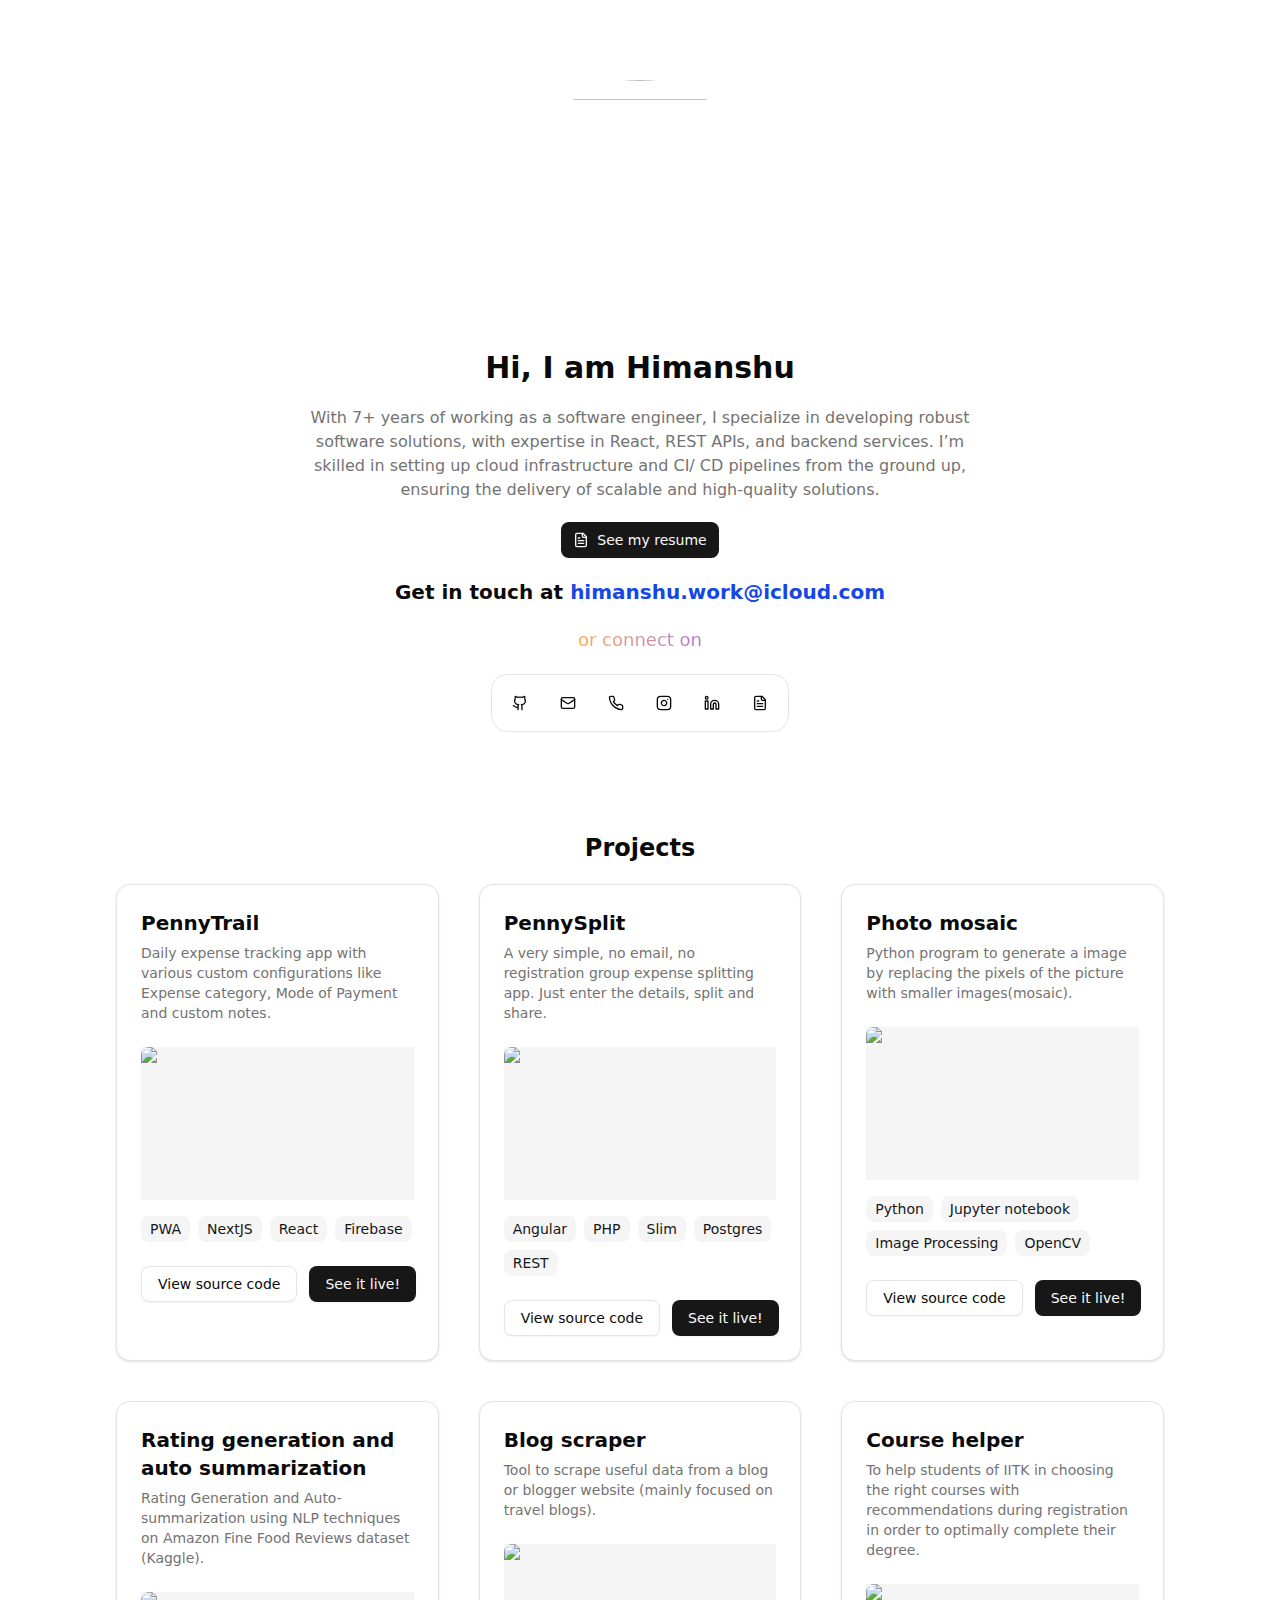
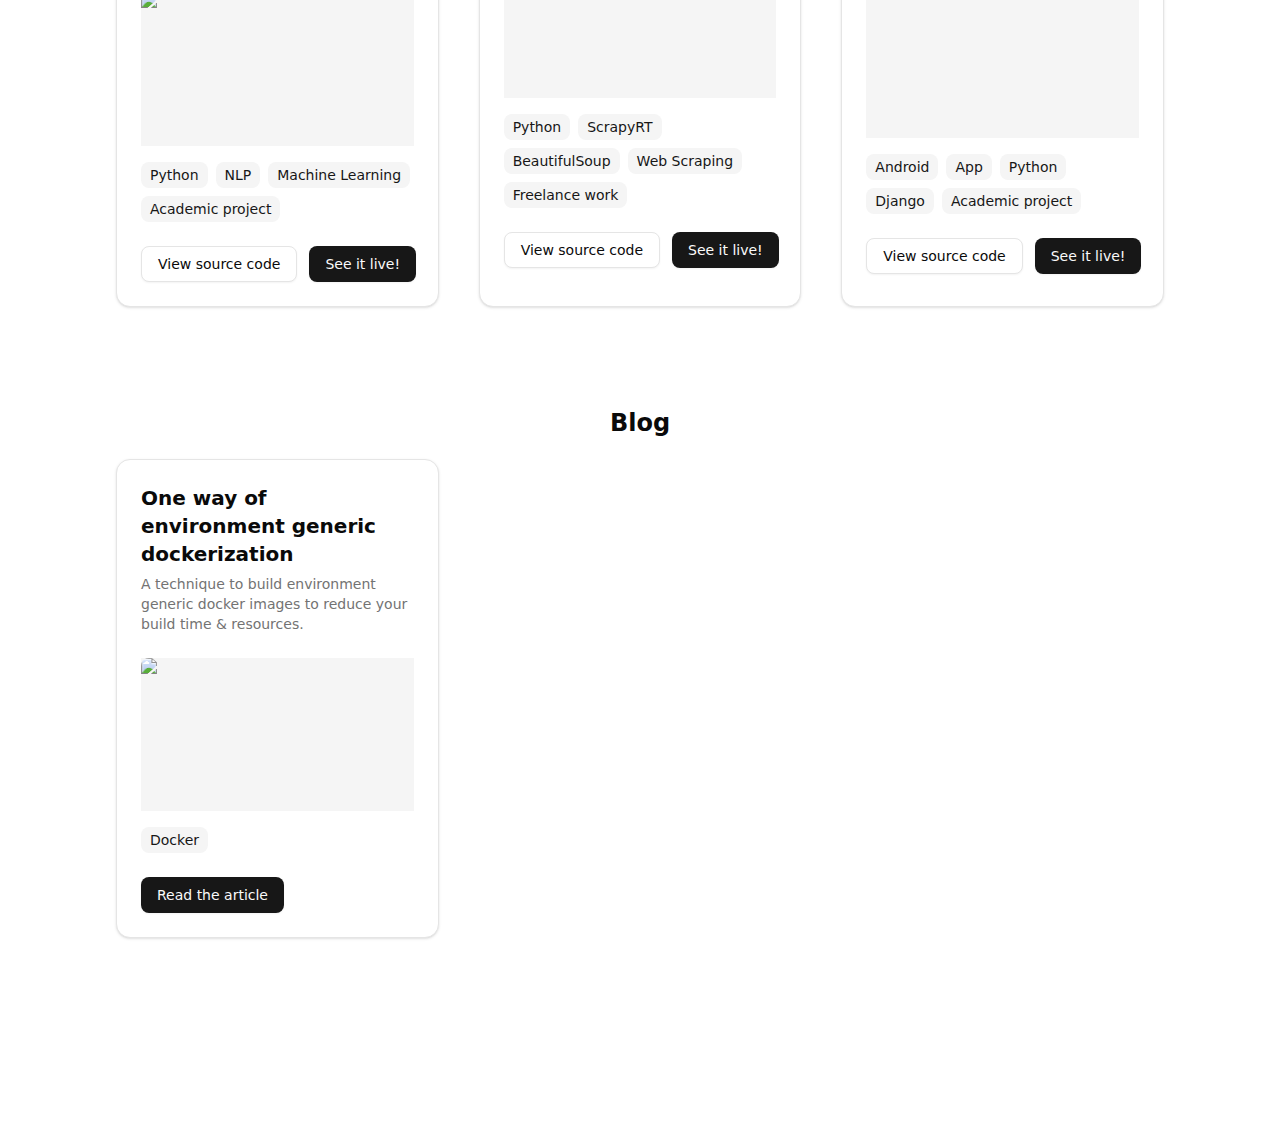
==== commit 48853094: "minor changes" ====
--- a/index.html
+++ b/index.html
@@ -1 +1 @@
-<!DOCTYPE html><html lang="en"><head><meta charSet="utf-8"/><meta name="viewport" content="width=device-width, initial-scale=1"/><link rel="preload" as="image" href="https://cdn.sanity.io/images/y7t3uoub/production/db17ce5b8e23aafe2f7acaedc1e84eed6496901b-800x800.jpg?w=500&amp;h=500"/><link rel="stylesheet" href="/_next/static/css/382d97af523033e2.css" data-precedence="next"/><link rel="preload" as="script" fetchPriority="low" href="/_next/static/chunks/webpack-39f8edb29ac56f4f.js"/><script src="/_next/static/chunks/4bd1b696-aa7295389d23b507.js" async=""></script><script src="/_next/static/chunks/517-9a01990f382d9487.js" async=""></script><script src="/_next/static/chunks/main-app-1cbe9cd33d989cd3.js" async=""></script><script src="/_next/static/chunks/677-a0906af58b8ac7a3.js" async=""></script><script src="/_next/static/chunks/app/page-de3bf50c0f67c55c.js" async=""></script><title>Himanshu Choudhary</title><meta name="description" content="With 7+ years of working as a software engineer, I specialize in developing robust software solutions, with expertise in React, REST APIs, and backend services. I’m skilled in setting up cloud infrastructure and CI/ CD pipelines from the ground up, ensuring the delivery of scalable and high-quality solutions."/><script src="/_next/static/chunks/polyfills-42372ed130431b0a.js" noModule=""></script></head><body class="w-full max-w-6xl mx-auto pt-20 pb-50 px-4 sm:px-6 lg:px-8"><div class="flex flex-col gap-5"><div class="flex flex-col items-center gap-5"><img src="https://cdn.sanity.io/images/y7t3uoub/production/db17ce5b8e23aafe2f7acaedc1e84eed6496901b-800x800.jpg?w=500&amp;h=500" width="250" height="250" class="rounded-full object-cover"/><h2 class="text-3xl font-semibold">Hi, I am <!-- -->Himanshu</h2><p class="px-10 sm:px-15 md:px-20 lg:px-50 text-center text-muted-foreground">With 7+ years of working as a software engineer, I specialize in developing robust software solutions, with expertise in React, REST APIs, and backend services. I’m skilled in setting up cloud infrastructure and CI/ CD pipelines from the ground up, ensuring the delivery of scalable and high-quality solutions.</p><div class="text-center"><a target="__blank" href="resume.pdf"><button data-slot="button" class="inline-flex items-center justify-center gap-2 whitespace-nowrap rounded-md text-sm font-medium transition-[color,box-shadow] disabled:pointer-events-none disabled:opacity-50 [&amp;_svg]:pointer-events-none [&amp;_svg:not([class*=&#x27;size-&#x27;])]:size-4 [&amp;_svg]:shrink-0 outline-none focus-visible:border-ring focus-visible:ring-ring/50 focus-visible:ring-[3px] aria-invalid:ring-destructive/20 dark:aria-invalid:ring-destructive/40 aria-invalid:border-destructive bg-primary text-primary-foreground shadow-xs hover:bg-primary/90 h-9 px-4 py-2 has-[&gt;svg]:px-3 cursor-pointer"><svg xmlns="http://www.w3.org/2000/svg" width="24" height="24" viewBox="0 0 24 24" fill="none" stroke="currentColor" stroke-width="2" stroke-linecap="round" stroke-linejoin="round" class="lucide lucide-file-text"><path d="M15 2H6a2 2 0 0 0-2 2v16a2 2 0 0 0 2 2h12a2 2 0 0 0 2-2V7Z"></path><path d="M14 2v4a2 2 0 0 0 2 2h4"></path><path d="M10 9H8"></path><path d="M16 13H8"></path><path d="M16 17H8"></path></svg> See my resume</button></a></div><h4 class="text-xl font-semibold">Get in touch at<!-- --> <a href="mailto:himanshu.work@icloud.com" class="text-blue-700 hover:text-blue-800">himanshu.work@icloud.com</a></h4><h4 class="text-lg">or connect on</h4></div><div class="sticky top-5 left-1/2 z-10"><div class="supports-backdrop-blur:bg-white/10 supports-backdrop-blur:dark:bg-black/10 mx-auto flex h-[58px] w-max justify-center gap-2 rounded-2xl border p-2 backdrop-blur-md mt-0 items-center"><div style="padding:8px;width:40px;height:40px" class="flex aspect-square cursor-pointer items-center justify-center rounded-full"><a aria-label="Github" class="inline-flex items-center justify-center gap-2 whitespace-nowrap text-sm font-medium transition-[color,box-shadow] disabled:pointer-events-none disabled:opacity-50 [&amp;_svg]:pointer-events-none [&amp;_svg:not([class*=&#x27;size-&#x27;])]:size-4 [&amp;_svg]:shrink-0 outline-none focus-visible:border-ring focus-visible:ring-ring/50 focus-visible:ring-[3px] aria-invalid:ring-destructive/20 dark:aria-invalid:ring-destructive/40 aria-invalid:border-destructive hover:bg-accent hover:text-accent-foreground size-10 rounded-full" target="__blank" data-state="closed" data-slot="tooltip-trigger" href="https://github.com/choudharyhimanshu"><svg xmlns="http://www.w3.org/2000/svg" width="24" height="24" viewBox="0 0 24 24" fill="none" stroke="currentColor" stroke-width="2" stroke-linecap="round" stroke-linejoin="round" class="lucide lucide-github size-4"><path d="M15 22v-4a4.8 4.8 0 0 0-1-3.5c3 0 6-2 6-5.5.08-1.25-.27-2.48-1-3.5.28-1.15.28-2.35 0-3.5 0 0-1 0-3 1.5-2.64-.5-5.36-.5-8 0C6 2 5 2 5 2c-.3 1.15-.3 2.35 0 3.5A5.403 5.403 0 0 0 4 9c0 3.5 3 5.5 6 5.5-.39.49-.68 1.05-.85 1.65-.17.6-.22 1.23-.15 1.85v4"></path><path d="M9 18c-4.51 2-5-2-7-2"></path></svg></a></div><div style="padding:8px;width:40px;height:40px" class="flex aspect-square cursor-pointer items-center justify-center rounded-full"><a aria-label="Email" class="inline-flex items-center justify-center gap-2 whitespace-nowrap text-sm font-medium transition-[color,box-shadow] disabled:pointer-events-none disabled:opacity-50 [&amp;_svg]:pointer-events-none [&amp;_svg:not([class*=&#x27;size-&#x27;])]:size-4 [&amp;_svg]:shrink-0 outline-none focus-visible:border-ring focus-visible:ring-ring/50 focus-visible:ring-[3px] aria-invalid:ring-destructive/20 dark:aria-invalid:ring-destructive/40 aria-invalid:border-destructive hover:bg-accent hover:text-accent-foreground size-10 rounded-full" target="__blank" data-state="closed" data-slot="tooltip-trigger" href="mailto:himanshu.work@icloud.com"><svg xmlns="http://www.w3.org/2000/svg" width="24" height="24" viewBox="0 0 24 24" fill="none" stroke="currentColor" stroke-width="2" stroke-linecap="round" stroke-linejoin="round" class="lucide lucide-mail size-4"><rect width="20" height="16" x="2" y="4" rx="2"></rect><path d="m22 7-8.97 5.7a1.94 1.94 0 0 1-2.06 0L2 7"></path></svg></a></div><div style="padding:8px;width:40px;height:40px" class="flex aspect-square cursor-pointer items-center justify-center rounded-full"><a aria-label="Phone" class="inline-flex items-center justify-center gap-2 whitespace-nowrap text-sm font-medium transition-[color,box-shadow] disabled:pointer-events-none disabled:opacity-50 [&amp;_svg]:pointer-events-none [&amp;_svg:not([class*=&#x27;size-&#x27;])]:size-4 [&amp;_svg]:shrink-0 outline-none focus-visible:border-ring focus-visible:ring-ring/50 focus-visible:ring-[3px] aria-invalid:ring-destructive/20 dark:aria-invalid:ring-destructive/40 aria-invalid:border-destructive hover:bg-accent hover:text-accent-foreground size-10 rounded-full" target="__blank" data-state="closed" data-slot="tooltip-trigger" href="tel:8953454946"><svg xmlns="http://www.w3.org/2000/svg" width="24" height="24" viewBox="0 0 24 24" fill="none" stroke="currentColor" stroke-width="2" stroke-linecap="round" stroke-linejoin="round" class="lucide lucide-phone size-4"><path d="M22 16.92v3a2 2 0 0 1-2.18 2 19.79 19.79 0 0 1-8.63-3.07 19.5 19.5 0 0 1-6-6 19.79 19.79 0 0 1-3.07-8.67A2 2 0 0 1 4.11 2h3a2 2 0 0 1 2 1.72 12.84 12.84 0 0 0 .7 2.81 2 2 0 0 1-.45 2.11L8.09 9.91a16 16 0 0 0 6 6l1.27-1.27a2 2 0 0 1 2.11-.45 12.84 12.84 0 0 0 2.81.7A2 2 0 0 1 22 16.92z"></path></svg></a></div><div style="padding:8px;width:40px;height:40px" class="flex aspect-square cursor-pointer items-center justify-center rounded-full"><a aria-label="Instagram" class="inline-flex items-center justify-center gap-2 whitespace-nowrap text-sm font-medium transition-[color,box-shadow] disabled:pointer-events-none disabled:opacity-50 [&amp;_svg]:pointer-events-none [&amp;_svg:not([class*=&#x27;size-&#x27;])]:size-4 [&amp;_svg]:shrink-0 outline-none focus-visible:border-ring focus-visible:ring-ring/50 focus-visible:ring-[3px] aria-invalid:ring-destructive/20 dark:aria-invalid:ring-destructive/40 aria-invalid:border-destructive hover:bg-accent hover:text-accent-foreground size-10 rounded-full" target="__blank" data-state="closed" data-slot="tooltip-trigger" href="https://www.instagram.com/himanshuchoudhary_"><svg xmlns="http://www.w3.org/2000/svg" width="24" height="24" viewBox="0 0 24 24" fill="none" stroke="currentColor" stroke-width="2" stroke-linecap="round" stroke-linejoin="round" class="lucide lucide-instagram size-4"><rect width="20" height="20" x="2" y="2" rx="5" ry="5"></rect><path d="M16 11.37A4 4 0 1 1 12.63 8 4 4 0 0 1 16 11.37z"></path><line x1="17.5" x2="17.51" y1="6.5" y2="6.5"></line></svg></a></div><div style="padding:8px;width:40px;height:40px" class="flex aspect-square cursor-pointer items-center justify-center rounded-full"><a aria-label="LinkedIn" class="inline-flex items-center justify-center gap-2 whitespace-nowrap text-sm font-medium transition-[color,box-shadow] disabled:pointer-events-none disabled:opacity-50 [&amp;_svg]:pointer-events-none [&amp;_svg:not([class*=&#x27;size-&#x27;])]:size-4 [&amp;_svg]:shrink-0 outline-none focus-visible:border-ring focus-visible:ring-ring/50 focus-visible:ring-[3px] aria-invalid:ring-destructive/20 dark:aria-invalid:ring-destructive/40 aria-invalid:border-destructive hover:bg-accent hover:text-accent-foreground size-10 rounded-full" target="__blank" data-state="closed" data-slot="tooltip-trigger" href="https://in.linkedin.com/in/himanshu-choudhary-05b617a8"><svg xmlns="http://www.w3.org/2000/svg" width="24" height="24" viewBox="0 0 24 24" fill="none" stroke="currentColor" stroke-width="2" stroke-linecap="round" stroke-linejoin="round" class="lucide lucide-linkedin size-4"><path d="M16 8a6 6 0 0 1 6 6v7h-4v-7a2 2 0 0 0-2-2 2 2 0 0 0-2 2v7h-4v-7a6 6 0 0 1 6-6z"></path><rect width="4" height="12" x="2" y="9"></rect><circle cx="4" cy="4" r="2"></circle></svg></a></div><div style="padding:8px;width:40px;height:40px" class="flex aspect-square cursor-pointer items-center justify-center rounded-full"><a aria-label="Resume" class="inline-flex items-center justify-center gap-2 whitespace-nowrap text-sm font-medium transition-[color,box-shadow] disabled:pointer-events-none disabled:opacity-50 [&amp;_svg]:pointer-events-none [&amp;_svg:not([class*=&#x27;size-&#x27;])]:size-4 [&amp;_svg]:shrink-0 outline-none focus-visible:border-ring focus-visible:ring-ring/50 focus-visible:ring-[3px] aria-invalid:ring-destructive/20 dark:aria-invalid:ring-destructive/40 aria-invalid:border-destructive hover:bg-accent hover:text-accent-foreground size-10 rounded-full" target="__blank" data-state="closed" data-slot="tooltip-trigger" href="resume.pdf"><svg xmlns="http://www.w3.org/2000/svg" width="24" height="24" viewBox="0 0 24 24" fill="none" stroke="currentColor" stroke-width="2" stroke-linecap="round" stroke-linejoin="round" class="lucide lucide-file-text size-4"><path d="M15 2H6a2 2 0 0 0-2 2v16a2 2 0 0 0 2 2h12a2 2 0 0 0 2-2V7Z"></path><path d="M14 2v4a2 2 0 0 0 2 2h4"></path><path d="M10 9H8"></path><path d="M16 13H8"></path><path d="M16 17H8"></path></svg></a></div></div></div><div class="flex flex-col gap-5 my-20"><h1 class="text-2xl font-semibold text-center">Projects</h1><div class="grid gap-5 px-5 sm:grid-cols-1 md:grid-cols-2 lg:grid-cols-3"><div data-slot="card" class="bg-card text-card-foreground flex flex-col gap-6 rounded-xl border py-6 shadow-sm"><div data-slot="card-header" class="flex flex-col gap-1.5 px-6"><div data-slot="card-title" class="font-semibold text-xl">Rating generation and auto summarization</div><div data-slot="card-description" class="text-muted-foreground text-sm">Rating Generation and Auto-summarization using NLP techniques on Amazon Fine Food Reviews dataset (Kaggle).</div></div><div data-slot="card-content" class="px-6"><div style="position:relative;width:100%;padding-bottom:56.25%" data-radix-aspect-ratio-wrapper=""><div data-slot="aspect-ratio" class="bg-muted" style="position:absolute;top:0;right:0;bottom:0;left:0"><img alt="Photo by Drew Beamer" loading="lazy" decoding="async" data-nimg="fill" class="h-full w-full rounded-md object-cover" style="position:absolute;height:100%;width:100%;left:0;top:0;right:0;bottom:0;color:transparent" src="https://cdn.sanity.io/images/y7t3uoub/production/a5e5578c88223d2e5efbedd6870279cc69f85a1f-281x247.png"/></div></div><div class="flex flex-wrap pt-4 gap-2"><span data-slot="badge" class="inline-flex items-center justify-center rounded-md border px-2 py-0.5 font-medium w-fit whitespace-nowrap shrink-0 [&amp;&gt;svg]:size-3 gap-1 [&amp;&gt;svg]:pointer-events-none focus-visible:border-ring focus-visible:ring-ring/50 focus-visible:ring-[3px] aria-invalid:ring-destructive/20 dark:aria-invalid:ring-destructive/40 aria-invalid:border-destructive transition-[color,box-shadow] overflow-auto border-transparent bg-secondary text-secondary-foreground [a&amp;]:hover:bg-secondary/90 text-sm">Python</span><span data-slot="badge" class="inline-flex items-center justify-center rounded-md border px-2 py-0.5 font-medium w-fit whitespace-nowrap shrink-0 [&amp;&gt;svg]:size-3 gap-1 [&amp;&gt;svg]:pointer-events-none focus-visible:border-ring focus-visible:ring-ring/50 focus-visible:ring-[3px] aria-invalid:ring-destructive/20 dark:aria-invalid:ring-destructive/40 aria-invalid:border-destructive transition-[color,box-shadow] overflow-auto border-transparent bg-secondary text-secondary-foreground [a&amp;]:hover:bg-secondary/90 text-sm">NLP</span><span data-slot="badge" class="inline-flex items-center justify-center rounded-md border px-2 py-0.5 font-medium w-fit whitespace-nowrap shrink-0 [&amp;&gt;svg]:size-3 gap-1 [&amp;&gt;svg]:pointer-events-none focus-visible:border-ring focus-visible:ring-ring/50 focus-visible:ring-[3px] aria-invalid:ring-destructive/20 dark:aria-invalid:ring-destructive/40 aria-invalid:border-destructive transition-[color,box-shadow] overflow-auto border-transparent bg-secondary text-secondary-foreground [a&amp;]:hover:bg-secondary/90 text-sm">Machine Learning</span><span data-slot="badge" class="inline-flex items-center justify-center rounded-md border px-2 py-0.5 font-medium w-fit whitespace-nowrap shrink-0 [&amp;&gt;svg]:size-3 gap-1 [&amp;&gt;svg]:pointer-events-none focus-visible:border-ring focus-visible:ring-ring/50 focus-visible:ring-[3px] aria-invalid:ring-destructive/20 dark:aria-invalid:ring-destructive/40 aria-invalid:border-destructive transition-[color,box-shadow] overflow-auto border-transparent bg-secondary text-secondary-foreground [a&amp;]:hover:bg-secondary/90 text-sm">Academic project</span></div></div><div data-slot="card-footer" class="items-center px-6 flex flex-row gap-3"><a target="__blank" href="https://github.com/choudharyhimanshu/rating-prediction-and-auto-summarization/"><button data-slot="button" class="inline-flex items-center justify-center gap-2 whitespace-nowrap rounded-md text-sm font-medium transition-[color,box-shadow] disabled:pointer-events-none disabled:opacity-50 [&amp;_svg]:pointer-events-none [&amp;_svg:not([class*=&#x27;size-&#x27;])]:size-4 [&amp;_svg]:shrink-0 outline-none focus-visible:border-ring focus-visible:ring-ring/50 focus-visible:ring-[3px] aria-invalid:ring-destructive/20 dark:aria-invalid:ring-destructive/40 aria-invalid:border-destructive border border-input bg-background shadow-xs hover:bg-accent hover:text-accent-foreground h-9 px-4 py-2 has-[&gt;svg]:px-3 cursor-pointer">Source code</button></a><a target="__blank" href="https://www.kaggle.com/code/himnshu/rating-score-prediction"><button data-slot="button" class="inline-flex items-center justify-center gap-2 whitespace-nowrap rounded-md text-sm font-medium transition-[color,box-shadow] disabled:pointer-events-none disabled:opacity-50 [&amp;_svg]:pointer-events-none [&amp;_svg:not([class*=&#x27;size-&#x27;])]:size-4 [&amp;_svg]:shrink-0 outline-none focus-visible:border-ring focus-visible:ring-ring/50 focus-visible:ring-[3px] aria-invalid:ring-destructive/20 dark:aria-invalid:ring-destructive/40 aria-invalid:border-destructive bg-primary text-primary-foreground shadow-xs hover:bg-primary/90 h-9 px-4 py-2 has-[&gt;svg]:px-3 cursor-pointer">See it live</button></a></div></div><div data-slot="card" class="bg-card text-card-foreground flex flex-col gap-6 rounded-xl border py-6 shadow-sm"><div data-slot="card-header" class="flex flex-col gap-1.5 px-6"><div data-slot="card-title" class="font-semibold text-xl">Course helper</div><div data-slot="card-description" class="text-muted-foreground text-sm">To help students of IITK in choosing the right courses with recommendations during registration in order to optimally complete their degree.</div></div><div data-slot="card-content" class="px-6"><div style="position:relative;width:100%;padding-bottom:56.25%" data-radix-aspect-ratio-wrapper=""><div data-slot="aspect-ratio" class="bg-muted" style="position:absolute;top:0;right:0;bottom:0;left:0"><img alt="Photo by Drew Beamer" loading="lazy" decoding="async" data-nimg="fill" class="h-full w-full rounded-md object-cover" style="position:absolute;height:100%;width:100%;left:0;top:0;right:0;bottom:0;color:transparent" src="https://cdn.sanity.io/images/y7t3uoub/production/9b3c25fa32636bc2ad7e5e6770e2bc4c439893c1-700x700.png"/></div></div><div class="flex flex-wrap pt-4 gap-2"><span data-slot="badge" class="inline-flex items-center justify-center rounded-md border px-2 py-0.5 font-medium w-fit whitespace-nowrap shrink-0 [&amp;&gt;svg]:size-3 gap-1 [&amp;&gt;svg]:pointer-events-none focus-visible:border-ring focus-visible:ring-ring/50 focus-visible:ring-[3px] aria-invalid:ring-destructive/20 dark:aria-invalid:ring-destructive/40 aria-invalid:border-destructive transition-[color,box-shadow] overflow-auto border-transparent bg-secondary text-secondary-foreground [a&amp;]:hover:bg-secondary/90 text-sm">Android</span><span data-slot="badge" class="inline-flex items-center justify-center rounded-md border px-2 py-0.5 font-medium w-fit whitespace-nowrap shrink-0 [&amp;&gt;svg]:size-3 gap-1 [&amp;&gt;svg]:pointer-events-none focus-visible:border-ring focus-visible:ring-ring/50 focus-visible:ring-[3px] aria-invalid:ring-destructive/20 dark:aria-invalid:ring-destructive/40 aria-invalid:border-destructive transition-[color,box-shadow] overflow-auto border-transparent bg-secondary text-secondary-foreground [a&amp;]:hover:bg-secondary/90 text-sm">App</span><span data-slot="badge" class="inline-flex items-center justify-center rounded-md border px-2 py-0.5 font-medium w-fit whitespace-nowrap shrink-0 [&amp;&gt;svg]:size-3 gap-1 [&amp;&gt;svg]:pointer-events-none focus-visible:border-ring focus-visible:ring-ring/50 focus-visible:ring-[3px] aria-invalid:ring-destructive/20 dark:aria-invalid:ring-destructive/40 aria-invalid:border-destructive transition-[color,box-shadow] overflow-auto border-transparent bg-secondary text-secondary-foreground [a&amp;]:hover:bg-secondary/90 text-sm">Python</span><span data-slot="badge" class="inline-flex items-center justify-center rounded-md border px-2 py-0.5 font-medium w-fit whitespace-nowrap shrink-0 [&amp;&gt;svg]:size-3 gap-1 [&amp;&gt;svg]:pointer-events-none focus-visible:border-ring focus-visible:ring-ring/50 focus-visible:ring-[3px] aria-invalid:ring-destructive/20 dark:aria-invalid:ring-destructive/40 aria-invalid:border-destructive transition-[color,box-shadow] overflow-auto border-transparent bg-secondary text-secondary-foreground [a&amp;]:hover:bg-secondary/90 text-sm">Django</span><span data-slot="badge" class="inline-flex items-center justify-center rounded-md border px-2 py-0.5 font-medium w-fit whitespace-nowrap shrink-0 [&amp;&gt;svg]:size-3 gap-1 [&amp;&gt;svg]:pointer-events-none focus-visible:border-ring focus-visible:ring-ring/50 focus-visible:ring-[3px] aria-invalid:ring-destructive/20 dark:aria-invalid:ring-destructive/40 aria-invalid:border-destructive transition-[color,box-shadow] overflow-auto border-transparent bg-secondary text-secondary-foreground [a&amp;]:hover:bg-secondary/90 text-sm">Academic project</span></div></div><div data-slot="card-footer" class="items-center px-6 flex flex-row gap-3"><a target="__blank" href="https://bitbucket.org/softwarearch/workspace/projects/CH"><button data-slot="button" class="inline-flex items-center justify-center gap-2 whitespace-nowrap rounded-md text-sm font-medium transition-[color,box-shadow] disabled:pointer-events-none disabled:opacity-50 [&amp;_svg]:pointer-events-none [&amp;_svg:not([class*=&#x27;size-&#x27;])]:size-4 [&amp;_svg]:shrink-0 outline-none focus-visible:border-ring focus-visible:ring-ring/50 focus-visible:ring-[3px] aria-invalid:ring-destructive/20 dark:aria-invalid:ring-destructive/40 aria-invalid:border-destructive border border-input bg-background shadow-xs hover:bg-accent hover:text-accent-foreground h-9 px-4 py-2 has-[&gt;svg]:px-3 cursor-pointer">Source code</button></a><a target="__blank" href="https://bitbucket.org/softwarearch/workspace/projects/CH"><button data-slot="button" class="inline-flex items-center justify-center gap-2 whitespace-nowrap rounded-md text-sm font-medium transition-[color,box-shadow] disabled:pointer-events-none disabled:opacity-50 [&amp;_svg]:pointer-events-none [&amp;_svg:not([class*=&#x27;size-&#x27;])]:size-4 [&amp;_svg]:shrink-0 outline-none focus-visible:border-ring focus-visible:ring-ring/50 focus-visible:ring-[3px] aria-invalid:ring-destructive/20 dark:aria-invalid:ring-destructive/40 aria-invalid:border-destructive bg-primary text-primary-foreground shadow-xs hover:bg-primary/90 h-9 px-4 py-2 has-[&gt;svg]:px-3 cursor-pointer">See it live</button></a></div></div><div data-slot="card" class="bg-card text-card-foreground flex flex-col gap-6 rounded-xl border py-6 shadow-sm"><div data-slot="card-header" class="flex flex-col gap-1.5 px-6"><div data-slot="card-title" class="font-semibold text-xl">PennySplit</div><div data-slot="card-description" class="text-muted-foreground text-sm">A very simple, no email, no registration group expense splitting app. Just enter the details, split and share.</div></div><div data-slot="card-content" class="px-6"><div style="position:relative;width:100%;padding-bottom:56.25%" data-radix-aspect-ratio-wrapper=""><div data-slot="aspect-ratio" class="bg-muted" style="position:absolute;top:0;right:0;bottom:0;left:0"><img alt="Photo by Drew Beamer" loading="lazy" decoding="async" data-nimg="fill" class="h-full w-full rounded-md object-cover" style="position:absolute;height:100%;width:100%;left:0;top:0;right:0;bottom:0;color:transparent" src="https://cdn.sanity.io/images/y7t3uoub/production/0d4eacaf9ace7811685196f4fbfe7be097501f9a-590x590.png"/></div></div><div class="flex flex-wrap pt-4 gap-2"><span data-slot="badge" class="inline-flex items-center justify-center rounded-md border px-2 py-0.5 font-medium w-fit whitespace-nowrap shrink-0 [&amp;&gt;svg]:size-3 gap-1 [&amp;&gt;svg]:pointer-events-none focus-visible:border-ring focus-visible:ring-ring/50 focus-visible:ring-[3px] aria-invalid:ring-destructive/20 dark:aria-invalid:ring-destructive/40 aria-invalid:border-destructive transition-[color,box-shadow] overflow-auto border-transparent bg-secondary text-secondary-foreground [a&amp;]:hover:bg-secondary/90 text-sm">Angular</span><span data-slot="badge" class="inline-flex items-center justify-center rounded-md border px-2 py-0.5 font-medium w-fit whitespace-nowrap shrink-0 [&amp;&gt;svg]:size-3 gap-1 [&amp;&gt;svg]:pointer-events-none focus-visible:border-ring focus-visible:ring-ring/50 focus-visible:ring-[3px] aria-invalid:ring-destructive/20 dark:aria-invalid:ring-destructive/40 aria-invalid:border-destructive transition-[color,box-shadow] overflow-auto border-transparent bg-secondary text-secondary-foreground [a&amp;]:hover:bg-secondary/90 text-sm">PHP</span><span data-slot="badge" class="inline-flex items-center justify-center rounded-md border px-2 py-0.5 font-medium w-fit whitespace-nowrap shrink-0 [&amp;&gt;svg]:size-3 gap-1 [&amp;&gt;svg]:pointer-events-none focus-visible:border-ring focus-visible:ring-ring/50 focus-visible:ring-[3px] aria-invalid:ring-destructive/20 dark:aria-invalid:ring-destructive/40 aria-invalid:border-destructive transition-[color,box-shadow] overflow-auto border-transparent bg-secondary text-secondary-foreground [a&amp;]:hover:bg-secondary/90 text-sm">Slim</span><span data-slot="badge" class="inline-flex items-center justify-center rounded-md border px-2 py-0.5 font-medium w-fit whitespace-nowrap shrink-0 [&amp;&gt;svg]:size-3 gap-1 [&amp;&gt;svg]:pointer-events-none focus-visible:border-ring focus-visible:ring-ring/50 focus-visible:ring-[3px] aria-invalid:ring-destructive/20 dark:aria-invalid:ring-destructive/40 aria-invalid:border-destructive transition-[color,box-shadow] overflow-auto border-transparent bg-secondary text-secondary-foreground [a&amp;]:hover:bg-secondary/90 text-sm">Postgres</span><span data-slot="badge" class="inline-flex items-center justify-center rounded-md border px-2 py-0.5 font-medium w-fit whitespace-nowrap shrink-0 [&amp;&gt;svg]:size-3 gap-1 [&amp;&gt;svg]:pointer-events-none focus-visible:border-ring focus-visible:ring-ring/50 focus-visible:ring-[3px] aria-invalid:ring-destructive/20 dark:aria-invalid:ring-destructive/40 aria-invalid:border-destructive transition-[color,box-shadow] overflow-auto border-transparent bg-secondary text-secondary-foreground [a&amp;]:hover:bg-secondary/90 text-sm">REST</span></div></div><div data-slot="card-footer" class="items-center px-6 flex flex-row gap-3"><a target="__blank" href="https://github.com/choudharyhimanshu/"><button data-slot="button" class="inline-flex items-center justify-center gap-2 whitespace-nowrap rounded-md text-sm font-medium transition-[color,box-shadow] disabled:pointer-events-none disabled:opacity-50 [&amp;_svg]:pointer-events-none [&amp;_svg:not([class*=&#x27;size-&#x27;])]:size-4 [&amp;_svg]:shrink-0 outline-none focus-visible:border-ring focus-visible:ring-ring/50 focus-visible:ring-[3px] aria-invalid:ring-destructive/20 dark:aria-invalid:ring-destructive/40 aria-invalid:border-destructive border border-input bg-background shadow-xs hover:bg-accent hover:text-accent-foreground h-9 px-4 py-2 has-[&gt;svg]:px-3 cursor-pointer">Source code</button></a><a target="__blank" href="https://pennysplit.com"><button data-slot="button" class="inline-flex items-center justify-center gap-2 whitespace-nowrap rounded-md text-sm font-medium transition-[color,box-shadow] disabled:pointer-events-none disabled:opacity-50 [&amp;_svg]:pointer-events-none [&amp;_svg:not([class*=&#x27;size-&#x27;])]:size-4 [&amp;_svg]:shrink-0 outline-none focus-visible:border-ring focus-visible:ring-ring/50 focus-visible:ring-[3px] aria-invalid:ring-destructive/20 dark:aria-invalid:ring-destructive/40 aria-invalid:border-destructive bg-primary text-primary-foreground shadow-xs hover:bg-primary/90 h-9 px-4 py-2 has-[&gt;svg]:px-3 cursor-pointer">See it live</button></a></div></div><div data-slot="card" class="bg-card text-card-foreground flex flex-col gap-6 rounded-xl border py-6 shadow-sm"><div data-slot="card-header" class="flex flex-col gap-1.5 px-6"><div data-slot="card-title" class="font-semibold text-xl">Photo mosaic</div><div data-slot="card-description" class="text-muted-foreground text-sm">Python program to generate a image by replacing the pixels of the picture with smaller images(mosaic).</div></div><div data-slot="card-content" class="px-6"><div style="position:relative;width:100%;padding-bottom:56.25%" data-radix-aspect-ratio-wrapper=""><div data-slot="aspect-ratio" class="bg-muted" style="position:absolute;top:0;right:0;bottom:0;left:0"><img alt="Photo by Drew Beamer" loading="lazy" decoding="async" data-nimg="fill" class="h-full w-full rounded-md object-cover" style="position:absolute;height:100%;width:100%;left:0;top:0;right:0;bottom:0;color:transparent" src="https://cdn.sanity.io/images/y7t3uoub/production/fb761c7436b175e5a8a9c44e2a9036c15a328dbc-400x400.png"/></div></div><div class="flex flex-wrap pt-4 gap-2"><span data-slot="badge" class="inline-flex items-center justify-center rounded-md border px-2 py-0.5 font-medium w-fit whitespace-nowrap shrink-0 [&amp;&gt;svg]:size-3 gap-1 [&amp;&gt;svg]:pointer-events-none focus-visible:border-ring focus-visible:ring-ring/50 focus-visible:ring-[3px] aria-invalid:ring-destructive/20 dark:aria-invalid:ring-destructive/40 aria-invalid:border-destructive transition-[color,box-shadow] overflow-auto border-transparent bg-secondary text-secondary-foreground [a&amp;]:hover:bg-secondary/90 text-sm">Python</span><span data-slot="badge" class="inline-flex items-center justify-center rounded-md border px-2 py-0.5 font-medium w-fit whitespace-nowrap shrink-0 [&amp;&gt;svg]:size-3 gap-1 [&amp;&gt;svg]:pointer-events-none focus-visible:border-ring focus-visible:ring-ring/50 focus-visible:ring-[3px] aria-invalid:ring-destructive/20 dark:aria-invalid:ring-destructive/40 aria-invalid:border-destructive transition-[color,box-shadow] overflow-auto border-transparent bg-secondary text-secondary-foreground [a&amp;]:hover:bg-secondary/90 text-sm">Jupyter notebook</span><span data-slot="badge" class="inline-flex items-center justify-center rounded-md border px-2 py-0.5 font-medium w-fit whitespace-nowrap shrink-0 [&amp;&gt;svg]:size-3 gap-1 [&amp;&gt;svg]:pointer-events-none focus-visible:border-ring focus-visible:ring-ring/50 focus-visible:ring-[3px] aria-invalid:ring-destructive/20 dark:aria-invalid:ring-destructive/40 aria-invalid:border-destructive transition-[color,box-shadow] overflow-auto border-transparent bg-secondary text-secondary-foreground [a&amp;]:hover:bg-secondary/90 text-sm">Image Processing</span><span data-slot="badge" class="inline-flex items-center justify-center rounded-md border px-2 py-0.5 font-medium w-fit whitespace-nowrap shrink-0 [&amp;&gt;svg]:size-3 gap-1 [&amp;&gt;svg]:pointer-events-none focus-visible:border-ring focus-visible:ring-ring/50 focus-visible:ring-[3px] aria-invalid:ring-destructive/20 dark:aria-invalid:ring-destructive/40 aria-invalid:border-destructive transition-[color,box-shadow] overflow-auto border-transparent bg-secondary text-secondary-foreground [a&amp;]:hover:bg-secondary/90 text-sm">OpenCV</span></div></div><div data-slot="card-footer" class="items-center px-6 flex flex-row gap-3"><a target="__blank" href="https://github.com/choudharyhimanshu/photo-mosaic"><button data-slot="button" class="inline-flex items-center justify-center gap-2 whitespace-nowrap rounded-md text-sm font-medium transition-[color,box-shadow] disabled:pointer-events-none disabled:opacity-50 [&amp;_svg]:pointer-events-none [&amp;_svg:not([class*=&#x27;size-&#x27;])]:size-4 [&amp;_svg]:shrink-0 outline-none focus-visible:border-ring focus-visible:ring-ring/50 focus-visible:ring-[3px] aria-invalid:ring-destructive/20 dark:aria-invalid:ring-destructive/40 aria-invalid:border-destructive border border-input bg-background shadow-xs hover:bg-accent hover:text-accent-foreground h-9 px-4 py-2 has-[&gt;svg]:px-3 cursor-pointer">Source code</button></a><a target="__blank" href="https://github.com/choudharyhimanshu/photo-mosaic"><button data-slot="button" class="inline-flex items-center justify-center gap-2 whitespace-nowrap rounded-md text-sm font-medium transition-[color,box-shadow] disabled:pointer-events-none disabled:opacity-50 [&amp;_svg]:pointer-events-none [&amp;_svg:not([class*=&#x27;size-&#x27;])]:size-4 [&amp;_svg]:shrink-0 outline-none focus-visible:border-ring focus-visible:ring-ring/50 focus-visible:ring-[3px] aria-invalid:ring-destructive/20 dark:aria-invalid:ring-destructive/40 aria-invalid:border-destructive bg-primary text-primary-foreground shadow-xs hover:bg-primary/90 h-9 px-4 py-2 has-[&gt;svg]:px-3 cursor-pointer">See it live</button></a></div></div><div data-slot="card" class="bg-card text-card-foreground flex flex-col gap-6 rounded-xl border py-6 shadow-sm"><div data-slot="card-header" class="flex flex-col gap-1.5 px-6"><div data-slot="card-title" class="font-semibold text-xl">PennyTrail</div><div data-slot="card-description" class="text-muted-foreground text-sm">Daily expense tracking app with various custom configurations like Expense category, Mode of Payment and custom notes.</div></div><div data-slot="card-content" class="px-6"><div style="position:relative;width:100%;padding-bottom:56.25%" data-radix-aspect-ratio-wrapper=""><div data-slot="aspect-ratio" class="bg-muted" style="position:absolute;top:0;right:0;bottom:0;left:0"><img alt="Photo by Drew Beamer" loading="lazy" decoding="async" data-nimg="fill" class="h-full w-full rounded-md object-cover" style="position:absolute;height:100%;width:100%;left:0;top:0;right:0;bottom:0;color:transparent" src="https://cdn.sanity.io/images/y7t3uoub/production/037bef4673ad10eac21666a2d3adda30b7852bcf-926x1544.png?rect=0,0,926,867"/></div></div><div class="flex flex-wrap pt-4 gap-2"><span data-slot="badge" class="inline-flex items-center justify-center rounded-md border px-2 py-0.5 font-medium w-fit whitespace-nowrap shrink-0 [&amp;&gt;svg]:size-3 gap-1 [&amp;&gt;svg]:pointer-events-none focus-visible:border-ring focus-visible:ring-ring/50 focus-visible:ring-[3px] aria-invalid:ring-destructive/20 dark:aria-invalid:ring-destructive/40 aria-invalid:border-destructive transition-[color,box-shadow] overflow-auto border-transparent bg-secondary text-secondary-foreground [a&amp;]:hover:bg-secondary/90 text-sm">PWA</span><span data-slot="badge" class="inline-flex items-center justify-center rounded-md border px-2 py-0.5 font-medium w-fit whitespace-nowrap shrink-0 [&amp;&gt;svg]:size-3 gap-1 [&amp;&gt;svg]:pointer-events-none focus-visible:border-ring focus-visible:ring-ring/50 focus-visible:ring-[3px] aria-invalid:ring-destructive/20 dark:aria-invalid:ring-destructive/40 aria-invalid:border-destructive transition-[color,box-shadow] overflow-auto border-transparent bg-secondary text-secondary-foreground [a&amp;]:hover:bg-secondary/90 text-sm">NextJS</span><span data-slot="badge" class="inline-flex items-center justify-center rounded-md border px-2 py-0.5 font-medium w-fit whitespace-nowrap shrink-0 [&amp;&gt;svg]:size-3 gap-1 [&amp;&gt;svg]:pointer-events-none focus-visible:border-ring focus-visible:ring-ring/50 focus-visible:ring-[3px] aria-invalid:ring-destructive/20 dark:aria-invalid:ring-destructive/40 aria-invalid:border-destructive transition-[color,box-shadow] overflow-auto border-transparent bg-secondary text-secondary-foreground [a&amp;]:hover:bg-secondary/90 text-sm">React</span><span data-slot="badge" class="inline-flex items-center justify-center rounded-md border px-2 py-0.5 font-medium w-fit whitespace-nowrap shrink-0 [&amp;&gt;svg]:size-3 gap-1 [&amp;&gt;svg]:pointer-events-none focus-visible:border-ring focus-visible:ring-ring/50 focus-visible:ring-[3px] aria-invalid:ring-destructive/20 dark:aria-invalid:ring-destructive/40 aria-invalid:border-destructive transition-[color,box-shadow] overflow-auto border-transparent bg-secondary text-secondary-foreground [a&amp;]:hover:bg-secondary/90 text-sm">Firebase</span></div></div><div data-slot="card-footer" class="items-center px-6 flex flex-row gap-3"><a target="__blank" href="https://github.com/choudharyhimanshu/penny-trail"><button data-slot="button" class="inline-flex items-center justify-center gap-2 whitespace-nowrap rounded-md text-sm font-medium transition-[color,box-shadow] disabled:pointer-events-none disabled:opacity-50 [&amp;_svg]:pointer-events-none [&amp;_svg:not([class*=&#x27;size-&#x27;])]:size-4 [&amp;_svg]:shrink-0 outline-none focus-visible:border-ring focus-visible:ring-ring/50 focus-visible:ring-[3px] aria-invalid:ring-destructive/20 dark:aria-invalid:ring-destructive/40 aria-invalid:border-destructive border border-input bg-background shadow-xs hover:bg-accent hover:text-accent-foreground h-9 px-4 py-2 has-[&gt;svg]:px-3 cursor-pointer">Source code</button></a><a target="__blank" href="https://pennytrail-716ca.web.app/login"><button data-slot="button" class="inline-flex items-center justify-center gap-2 whitespace-nowrap rounded-md text-sm font-medium transition-[color,box-shadow] disabled:pointer-events-none disabled:opacity-50 [&amp;_svg]:pointer-events-none [&amp;_svg:not([class*=&#x27;size-&#x27;])]:size-4 [&amp;_svg]:shrink-0 outline-none focus-visible:border-ring focus-visible:ring-ring/50 focus-visible:ring-[3px] aria-invalid:ring-destructive/20 dark:aria-invalid:ring-destructive/40 aria-invalid:border-destructive bg-primary text-primary-foreground shadow-xs hover:bg-primary/90 h-9 px-4 py-2 has-[&gt;svg]:px-3 cursor-pointer">See it live</button></a></div></div><div data-slot="card" class="bg-card text-card-foreground flex flex-col gap-6 rounded-xl border py-6 shadow-sm"><div data-slot="card-header" class="flex flex-col gap-1.5 px-6"><div data-slot="card-title" class="font-semibold text-xl">Blog scraper</div><div data-slot="card-description" class="text-muted-foreground text-sm">Tool to scrape useful data from a blog or blogger website (mainly focused on travel blogs).</div></div><div data-slot="card-content" class="px-6"><div style="position:relative;width:100%;padding-bottom:56.25%" data-radix-aspect-ratio-wrapper=""><div data-slot="aspect-ratio" class="bg-muted" style="position:absolute;top:0;right:0;bottom:0;left:0"><img alt="Photo by Drew Beamer" loading="lazy" decoding="async" data-nimg="fill" class="h-full w-full rounded-md object-cover" style="position:absolute;height:100%;width:100%;left:0;top:0;right:0;bottom:0;color:transparent" src="https://cdn.sanity.io/images/y7t3uoub/production/38c80bec46f6df33ba7fd0aad0f18687515436ab-960x960.jpg"/></div></div><div class="flex flex-wrap pt-4 gap-2"><span data-slot="badge" class="inline-flex items-center justify-center rounded-md border px-2 py-0.5 font-medium w-fit whitespace-nowrap shrink-0 [&amp;&gt;svg]:size-3 gap-1 [&amp;&gt;svg]:pointer-events-none focus-visible:border-ring focus-visible:ring-ring/50 focus-visible:ring-[3px] aria-invalid:ring-destructive/20 dark:aria-invalid:ring-destructive/40 aria-invalid:border-destructive transition-[color,box-shadow] overflow-auto border-transparent bg-secondary text-secondary-foreground [a&amp;]:hover:bg-secondary/90 text-sm">Python</span><span data-slot="badge" class="inline-flex items-center justify-center rounded-md border px-2 py-0.5 font-medium w-fit whitespace-nowrap shrink-0 [&amp;&gt;svg]:size-3 gap-1 [&amp;&gt;svg]:pointer-events-none focus-visible:border-ring focus-visible:ring-ring/50 focus-visible:ring-[3px] aria-invalid:ring-destructive/20 dark:aria-invalid:ring-destructive/40 aria-invalid:border-destructive transition-[color,box-shadow] overflow-auto border-transparent bg-secondary text-secondary-foreground [a&amp;]:hover:bg-secondary/90 text-sm">ScrapyRT</span><span data-slot="badge" class="inline-flex items-center justify-center rounded-md border px-2 py-0.5 font-medium w-fit whitespace-nowrap shrink-0 [&amp;&gt;svg]:size-3 gap-1 [&amp;&gt;svg]:pointer-events-none focus-visible:border-ring focus-visible:ring-ring/50 focus-visible:ring-[3px] aria-invalid:ring-destructive/20 dark:aria-invalid:ring-destructive/40 aria-invalid:border-destructive transition-[color,box-shadow] overflow-auto border-transparent bg-secondary text-secondary-foreground [a&amp;]:hover:bg-secondary/90 text-sm">BeautifulSoup</span><span data-slot="badge" class="inline-flex items-center justify-center rounded-md border px-2 py-0.5 font-medium w-fit whitespace-nowrap shrink-0 [&amp;&gt;svg]:size-3 gap-1 [&amp;&gt;svg]:pointer-events-none focus-visible:border-ring focus-visible:ring-ring/50 focus-visible:ring-[3px] aria-invalid:ring-destructive/20 dark:aria-invalid:ring-destructive/40 aria-invalid:border-destructive transition-[color,box-shadow] overflow-auto border-transparent bg-secondary text-secondary-foreground [a&amp;]:hover:bg-secondary/90 text-sm">Web Scraping</span><span data-slot="badge" class="inline-flex items-center justify-center rounded-md border px-2 py-0.5 font-medium w-fit whitespace-nowrap shrink-0 [&amp;&gt;svg]:size-3 gap-1 [&amp;&gt;svg]:pointer-events-none focus-visible:border-ring focus-visible:ring-ring/50 focus-visible:ring-[3px] aria-invalid:ring-destructive/20 dark:aria-invalid:ring-destructive/40 aria-invalid:border-destructive transition-[color,box-shadow] overflow-auto border-transparent bg-secondary text-secondary-foreground [a&amp;]:hover:bg-secondary/90 text-sm">Freelance work</span></div></div><div data-slot="card-footer" class="items-center px-6 flex flex-row gap-3"><a target="__blank" href="https://github.com/choudharyhimanshu/blog-scraper"><button data-slot="button" class="inline-flex items-center justify-center gap-2 whitespace-nowrap rounded-md text-sm font-medium transition-[color,box-shadow] disabled:pointer-events-none disabled:opacity-50 [&amp;_svg]:pointer-events-none [&amp;_svg:not([class*=&#x27;size-&#x27;])]:size-4 [&amp;_svg]:shrink-0 outline-none focus-visible:border-ring focus-visible:ring-ring/50 focus-visible:ring-[3px] aria-invalid:ring-destructive/20 dark:aria-invalid:ring-destructive/40 aria-invalid:border-destructive border border-input bg-background shadow-xs hover:bg-accent hover:text-accent-foreground h-9 px-4 py-2 has-[&gt;svg]:px-3 cursor-pointer">Source code</button></a><a target="__blank" href="https://github.com/choudharyhimanshu/blog-scraper"><button data-slot="button" class="inline-flex items-center justify-center gap-2 whitespace-nowrap rounded-md text-sm font-medium transition-[color,box-shadow] disabled:pointer-events-none disabled:opacity-50 [&amp;_svg]:pointer-events-none [&amp;_svg:not([class*=&#x27;size-&#x27;])]:size-4 [&amp;_svg]:shrink-0 outline-none focus-visible:border-ring focus-visible:ring-ring/50 focus-visible:ring-[3px] aria-invalid:ring-destructive/20 dark:aria-invalid:ring-destructive/40 aria-invalid:border-destructive bg-primary text-primary-foreground shadow-xs hover:bg-primary/90 h-9 px-4 py-2 has-[&gt;svg]:px-3 cursor-pointer">See it live</button></a></div></div></div></div><div class="flex flex-col gap-5"><h1 class="text-2xl font-semibold text-center">Blog</h1><div class="grid gap-5 px-5 sm:grid-cols-1 md:grid-cols-2 lg:grid-cols-3"><div data-slot="card" class="bg-card text-card-foreground flex flex-col gap-6 rounded-xl border py-6 shadow-sm"><div data-slot="card-header" class="flex flex-col gap-1.5 px-6"><div data-slot="card-title" class="font-semibold text-xl">One way of environment generic dockerization</div><div data-slot="card-description" class="text-muted-foreground text-sm">A technique to build environment generic docker images to reduce your build time &amp; resources.</div></div><div data-slot="card-content" class="px-6"><div style="position:relative;width:100%;padding-bottom:56.25%" data-radix-aspect-ratio-wrapper=""><div data-slot="aspect-ratio" class="bg-muted" style="position:absolute;top:0;right:0;bottom:0;left:0"><img alt="Photo by Drew Beamer" loading="lazy" decoding="async" data-nimg="fill" class="h-full w-full rounded-md object-cover" style="position:absolute;height:100%;width:100%;left:0;top:0;right:0;bottom:0;color:transparent" src="https://cdn.sanity.io/images/y7t3uoub/production/8c1dd4d85052f78e3987f743c5557eb7246e72c3-1100x374.webp"/></div></div><div class="flex flex-wrap pt-4 gap-2"><span data-slot="badge" class="inline-flex items-center justify-center rounded-md border px-2 py-0.5 font-medium w-fit whitespace-nowrap shrink-0 [&amp;&gt;svg]:size-3 gap-1 [&amp;&gt;svg]:pointer-events-none focus-visible:border-ring focus-visible:ring-ring/50 focus-visible:ring-[3px] aria-invalid:ring-destructive/20 dark:aria-invalid:ring-destructive/40 aria-invalid:border-destructive transition-[color,box-shadow] overflow-auto border-transparent bg-secondary text-secondary-foreground [a&amp;]:hover:bg-secondary/90 text-sm">Docker</span></div></div><div data-slot="card-footer" class="items-center px-6 flex flex-row gap-3"><a target="__blank" href="https://medium.com/@muchhadd/one-way-of-environment-generic-dockerization-99fd5f63c6b1"><button data-slot="button" class="inline-flex items-center justify-center gap-2 whitespace-nowrap rounded-md text-sm font-medium transition-[color,box-shadow] disabled:pointer-events-none disabled:opacity-50 [&amp;_svg]:pointer-events-none [&amp;_svg:not([class*=&#x27;size-&#x27;])]:size-4 [&amp;_svg]:shrink-0 outline-none focus-visible:border-ring focus-visible:ring-ring/50 focus-visible:ring-[3px] aria-invalid:ring-destructive/20 dark:aria-invalid:ring-destructive/40 aria-invalid:border-destructive bg-primary text-primary-foreground shadow-xs hover:bg-primary/90 h-9 px-4 py-2 has-[&gt;svg]:px-3 cursor-pointer">Read the article</button></a></div></div></div></div></div><script src="/_next/static/chunks/webpack-39f8edb29ac56f4f.js" async=""></script><script>(self.__next_f=self.__next_f||[]).push([0])</script><script>self.__next_f.push([1,"1:\"$Sreact.fragment\"\n4:I[6213,[],\"OutletBoundary\"]\n6:I[6213,[],\"MetadataBoundary\"]\n8:I[6213,[],\"ViewportBoundary\"]\na:I[4835,[],\"\"]\n:HL[\"/_next/static/css/382d97af523033e2.css\",\"style\"]\n0:{\"P\":null,\"b\":\"Gfd7gaBww1kDkqoJ26007\",\"p\":\"\",\"c\":[\"\",\"\"],\"i\":false,\"f\":[[[\"\",{\"children\":[\"__PAGE__\",{}]},\"$undefined\",\"$undefined\",true],[\"\",[\"$\",\"$1\",\"c\",{\"children\":[[[\"$\",\"link\",\"0\",{\"rel\":\"stylesheet\",\"href\":\"/_next/static/css/382d97af523033e2.css\",\"precedence\":\"next\",\"crossOrigin\":\"$undefined\",\"nonce\":\"$undefined\"}]],\"$L2\"]}],{\"children\":[\"__PAGE__\",[\"$\",\"$1\",\"c\",{\"children\":[\"$L3\",null,[\"$\",\"$L4\",null,{\"children\":\"$L5\"}]]}],{},null,false]},null,false],[\"$\",\"$1\",\"h\",{\"children\":[null,[\"$\",\"$1\",\"wdRYGkyDHNL6Npq-bKFp8\",{\"children\":[[\"$\",\"$L6\",null,{\"children\":\"$L7\"}],[\"$\",\"$L8\",null,{\"children\":\"$L9\"}],null]}]]}],false]],\"m\":\"$undefined\",\"G\":[\"$a\",\"$undefined\"],\"s\":false,\"S\":true}\n"])</script><script>self.__next_f.push([1,"9:[[\"$\",\"meta\",\"0\",{\"name\":\"viewport\",\"content\":\"width=device-width, initial-scale=1\"}]]\n7:[[\"$\",\"meta\",\"0\",{\"charSet\":\"utf-8\"}]]\n"])</script><script>self.__next_f.push([1,"5:null\n"])</script><script>self.__next_f.push([1,"b:I[5244,[],\"\"]\nc:I[3866,[],\"\"]\ne:I[231,[\"677\",\"static/chunks/677-a0906af58b8ac7a3.js\",\"974\",\"static/chunks/app/page-de3bf50c0f67c55c.js\"],\"default\"]\n2:[\"$\",\"html\",null,{\"lang\":\"en\",\"children\":[[\"$\",\"head\",null,{\"children\":[[\"$\",\"title\",null,{\"children\":\"Himanshu Choudhary\"}],[\"$\",\"meta\",null,{\"name\":\"description\",\"content\":\"With 7+ years of working as a software engineer, I specialize in developing robust software solutions, with expertise in React, REST APIs, and backend services. I’m skilled in setting up cloud infrastructure and CI/ CD pipelines from the ground up, ensuring the delivery of scalable and high-quality solutions.\"}]]}],[\"$\",\"body\",null,{\"className\":\"w-full max-w-6xl mx-auto pt-20 pb-50 px-4 sm:px-6 lg:px-8\",\"children\":[\"$\",\"$Lb\",null,{\"parallelRouterKey\":\"children\",\"segmentPath\":[\"children\"],\"error\":\"$undefined\",\"errorStyles\":\"$undefined\",\"errorScripts\":\"$undefined\",\"template\":[\"$\",\"$Lc\",null,{}],\"templateStyles\":\"$undefined\",\"templateScripts\":\"$undefined\",\"notFound\":[[],[[\"$\",\"title\",null,{\"children\":\"404: This page could not be found.\"}],[\"$\",\"div\",null,{\"style\":{\"fontFamily\":\"system-ui,\\\"Segoe UI\\\",Roboto,Helvetica,Arial,sans-serif,\\\"Apple Color Emoji\\\",\\\"Segoe UI Emoji\\\"\",\"height\":\"100vh\",\"textAlign\":\"center\",\"display\":\"flex\",\"flexDirection\":\"column\",\"alignItems\":\"center\",\"justifyContent\":\"center\"},\"children\":[\"$\",\"div\",null,{\"children\":[[\"$\",\"style\",null,{\"dangerouslySetInnerHTML\":{\"__html\":\"body{color:#000;background:#fff;margin:0}.next-error-h1{border-right:1px solid rgba(0,0,0,.3)}@media (prefers-color-scheme:dark){body{color:#fff;background:#000}.next-error-h1{border-right:1px solid rgba(255,255,255,.3)}}\"}}],[\"$\",\"h1\",null,{\"className\":\"next-error-h1\",\"style\":{\"display\":\"inline-block\",\"margin\":\"0 20px 0 0\",\"padding\":\"0 23px 0 0\",\"fontSize\":24,\"fontWeight\":500,\"verticalAlign\":\"top\",\"lineHeight\":\"49px\"},\"children\":404}],[\"$\",\"div\",null,{\"style\":{\"display\":\"inline-block\"},\"children\":[\"$\",\"h2\",null,{\"style\":{\"fontSize\":14,\"fontWeight\":400,\"lineHeight\":\"49px\",\"margin\":0},\"children\":\"This p"])</script><script>self.__next_f.push([1,"age could not be found.\"}]}]]}]}]]],\"forbidden\":\"$undefined\",\"unauthorized\":\"$undefined\"}]}]]}]\n3:[\"$\",\"div\",null,{\"className\":\"flex flex-col gap-5\",\"children\":[[\"$\",\"div\",null,{\"className\":\"flex flex-col items-center gap-5\",\"children\":[[\"$\",\"img\",null,{\"src\":\"https://cdn.sanity.io/images/y7t3uoub/production/db17ce5b8e23aafe2f7acaedc1e84eed6496901b-800x800.jpg?w=500\u0026h=500\",\"width\":250,\"height\":250,\"className\":\"rounded-full object-cover\"}],[\"$\",\"h2\",null,{\"className\":\"text-3xl font-semibold\",\"children\":[\"Hi, I am \",\"Himanshu\"]}],[\"$\",\"p\",null,{\"className\":\"px-10 sm:px-15 md:px-20 lg:px-50 text-center text-muted-foreground\",\"children\":\"With 7+ years of working as a software engineer, I specialize in developing robust software solutions, with expertise in React, REST APIs, and backend services. I’m skilled in setting up cloud infrastructure and CI/ CD pipelines from the ground up, ensuring the delivery of scalable and high-quality solutions.\"}],\"$Ld\",[\"$\",\"h4\",null,{\"className\":\"text-xl font-semibold\",\"children\":[\"Get in touch at\",\" \",[\"$\",\"a\",null,{\"href\":\"mailto:himanshu.work@icloud.com\",\"className\":\"text-blue-700 hover:text-blue-800\",\"children\":\"himanshu.work@icloud.com\"}]]}],[\"$\",\"h4\",null,{\"className\":\"text-lg\",\"children\":\"or connect on\"}]]}],[\"$\",\"$Le\",null,{\"githubURL\":\"https://github.com/choudharyhimanshu\",\"email\":\"himanshu.work@icloud.com\",\"phone\":\"8953454946\",\"instagramURL\":\"https://www.instagram.com/himanshuchoudhary_\",\"linkedinURL\":\"https://in.linkedin.com/in/himanshu-choudhary-05b617a8\"}],\"$Lf\",\"$L10\"]}]\n"])</script><script>self.__next_f.push([1,"11:I[859,[\"677\",\"static/chunks/677-a0906af58b8ac7a3.js\",\"974\",\"static/chunks/app/page-de3bf50c0f67c55c.js\"],\"default\"]\n10:[\"$\",\"div\",null,{\"className\":\"flex flex-col gap-5\",\"children\":[[\"$\",\"h1\",null,{\"className\":\"text-2xl font-semibold text-center\",\"children\":\"Blog\"}],[\"$\",\"div\",null,{\"className\":\"grid gap-5 px-5 sm:grid-cols-1 md:grid-cols-2 lg:grid-cols-3\",\"children\":[[\"$\",\"$L11\",\"d199a518-17a0-4e1f-bb38-d7e912c96a00\",{\"blog\":{\"thumbnail\":{\"_type\":\"image\",\"asset\":{\"_ref\":\"image-8c1dd4d85052f78e3987f743c5557eb7246e72c3-1100x374-webp\",\"_type\":\"reference\"}},\"_type\":\"blog\",\"title\":\"One way of environment generic dockerization\",\"cover\":{\"_type\":\"image\",\"asset\":{\"_ref\":\"image-8c1dd4d85052f78e3987f743c5557eb7246e72c3-1100x374-webp\",\"_type\":\"reference\"}},\"createdAt\":\"2025-02-21T20:22:47.752Z\",\"_createdAt\":\"2025-02-21T20:23:22Z\",\"_id\":\"d199a518-17a0-4e1f-bb38-d7e912c96a00\",\"_updatedAt\":\"2025-02-27T09:08:19Z\",\"_rev\":\"TpT9g02sdIpw83MSzW4lG3\",\"description\":\"A technique to build environment generic docker images to reduce your build time \u0026 resources.\",\"tags\":[\"Docker\"],\"liveURL\":\"https://medium.com/@muchhadd/one-way-of-environment-generic-dockerization-99fd5f63c6b1\",\"lastUpdatedOn\":\"2025-02-21T20:22:47.752Z\",\"slug\":{\"current\":\"one-way-of-environment-generic-dockerization\",\"_type\":\"slug\"}}}]]}]]}]\n"])</script><script>self.__next_f.push([1,"12:I[2564,[\"677\",\"static/chunks/677-a0906af58b8ac7a3.js\",\"974\",\"static/chunks/app/page-de3bf50c0f67c55c.js\"],\"default\"]\n"])</script><script>self.__next_f.push([1,"f:[\"$\",\"div\",null,{\"className\":\"flex flex-col gap-5 my-20\",\"children\":[[\"$\",\"h1\",null,{\"className\":\"text-2xl font-semibold text-center\",\"children\":\"Projects\"}],[\"$\",\"div\",null,{\"className\":\"grid gap-5 px-5 sm:grid-cols-1 md:grid-cols-2 lg:grid-cols-3\",\"children\":[[\"$\",\"$L12\",\"Rating generation and auto summarization\",{\"project\":{\"name\":\"Rating generation and auto summarization\",\"_id\":\"20180993-23f0-46e8-b080-2c4de9ca6428\",\"slug\":{\"current\":\"rating-generation-and-auto-summarization\",\"_type\":\"slug\"},\"thumbnail\":{\"_type\":\"image\",\"asset\":{\"_ref\":\"image-a5e5578c88223d2e5efbedd6870279cc69f85a1f-281x247-png\",\"_type\":\"reference\"}},\"_rev\":\"fW6dnvgAv0MK9oY0ny6VtR\",\"createdAt\":\"2025-02-27T08:46:44.510Z\",\"liveURL\":\"https://www.kaggle.com/code/himnshu/rating-score-prediction\",\"lastUpdatedOn\":\"2025-02-27T08:46:44.510Z\",\"_updatedAt\":\"2025-02-27T08:48:40Z\",\"sourceCodeURL\":\"https://github.com/choudharyhimanshu/rating-prediction-and-auto-summarization/\",\"_type\":\"project\",\"description\":\"Rating Generation and Auto-summarization using NLP techniques on Amazon Fine Food Reviews dataset (Kaggle).\",\"tags\":[\"Python\",\"NLP\",\"Machine Learning\",\"Academic project\"],\"_createdAt\":\"2025-02-27T08:46:46Z\"}}],[\"$\",\"$L12\",\"Course helper\",{\"project\":{\"lastUpdatedOn\":\"2025-02-27T08:49:07.989Z\",\"slug\":{\"current\":\"course-helper\",\"_type\":\"slug\"},\"thumbnail\":{\"_type\":\"image\",\"asset\":{\"_ref\":\"image-9b3c25fa32636bc2ad7e5e6770e2bc4c439893c1-700x700-png\",\"_type\":\"reference\"}},\"_rev\":\"TZh06If8UWMtw7RfxbCJtC\",\"_type\":\"project\",\"tags\":[\"Android\",\"App\",\"Python\",\"Django\",\"Academic project\"],\"createdAt\":\"2025-02-27T08:49:07.989Z\",\"_createdAt\":\"2025-02-27T08:49:09Z\",\"_id\":\"28515a65-b645-442b-b356-88396107f6f4\",\"_updatedAt\":\"2025-02-27T08:50:14Z\",\"sourceCodeURL\":\"https://bitbucket.org/softwarearch/workspace/projects/CH\",\"description\":\"To help students of IITK in choosing the right courses with recommendations during registration in order to optimally complete their degree.\",\"liveURL\":\"https://bitbucket.org/softwarearch/workspace/projects/CH\",\"name\":\"Course helper\"}}],[\"$\",\"$L12\",\"PennySplit\",{\"project\":{\"name\":\"PennySplit\",\"_id\":\"4cd77627-ae5d-4225-8d81-b8db47def2e5\",\"_updatedAt\":\"2025-02-27T08:44:22Z\",\"slug\":{\"current\":\"pennysplit\",\"_type\":\"slug\"},\"sourceCodeURL\":\"https://github.com/choudharyhimanshu/\",\"_rev\":\"fW6dnvgAv0MK9oY0ny4xx8\",\"_type\":\"project\",\"description\":\"A very simple, no email, no registration group expense splitting app. Just enter the details, split and share.\",\"tags\":[\"Angular\",\"PHP\",\"Slim\",\"Postgres\",\"REST\"],\"createdAt\":\"2025-02-21T20:16:42.518Z\",\"_createdAt\":\"2025-02-27T06:27:07Z\",\"lastUpdatedOn\":\"2025-02-22T12:13:00.000Z\",\"thumbnail\":{\"_type\":\"image\",\"asset\":{\"_ref\":\"image-0d4eacaf9ace7811685196f4fbfe7be097501f9a-590x590-png\",\"_type\":\"reference\"}},\"liveURL\":\"https://pennysplit.com\"}}],[\"$\",\"$L12\",\"Photo mosaic\",{\"project\":{\"name\":\"Photo mosaic\",\"lastUpdatedOn\":\"2025-02-27T08:45:05.487Z\",\"thumbnail\":{\"_type\":\"image\",\"asset\":{\"_type\":\"reference\",\"_ref\":\"image-fb761c7436b175e5a8a9c44e2a9036c15a328dbc-400x400-png\"}},\"description\":\"Python program to generate a image by replacing the pixels of the picture with smaller images(mosaic).\",\"tags\":[\"Python\",\"Jupyter notebook\",\"Image Processing\",\"OpenCV\"],\"liveURL\":\"https://github.com/choudharyhimanshu/photo-mosaic\",\"_id\":\"b7163915-2d50-4794-83a6-1568a5b069d4\",\"_updatedAt\":\"2025-02-27T08:46:06Z\",\"slug\":{\"current\":\"photo-mosaic\",\"_type\":\"slug\"},\"sourceCodeURL\":\"https://github.com/choudharyhimanshu/photo-mosaic\",\"_rev\":\"TZh06If8UWMtw7RfxbAsVE\",\"_type\":\"project\",\"createdAt\":\"2025-02-27T08:45:05.487Z\",\"_createdAt\":\"2025-02-27T08:45:08Z\"}}],[\"$\",\"$L12\",\"PennyTrail\",{\"project\":{\"_id\":\"d8b1b815-4266-4376-9e12-a384223dcde4\",\"_updatedAt\":\"2025-02-27T09:07:22Z\",\"slug\":{\"current\":\"pennytrail\",\"_type\":\"slug\"},\"thumbnail\":{\"hotspot\":{\"height\":0.5613032786885226,\"_type\":\"sanity.imageHotspot\",\"width\":1,\"x\":0.5,\"y\":0.2806516393442613},\"_type\":\"image\",\"asset\":{\"_ref\":\"image-037bef4673ad10eac21666a2d3adda30b7852bcf-926x1544-png\",\"_type\":\"reference\"},\"crop\":{\"_type\":\"sanity.imageCrop\",\"right\":0,\"top\":0,\"left\":0,\"bottom\":0.4386967213114774}},\"_rev\":\"TpT9g02sdIpw83MSzW4bYq\",\"_type\":\"project\",\"description\":\"Daily expense tracking app with various custom configurations like Expense category, Mode of Payment and custom notes.\",\"tags\":[\"PWA\",\"NextJS\",\"React\",\"Firebase\"],\"createdAt\":\"2025-02-21T20:16:42.518Z\",\"liveURL\":\"https://pennytrail-716ca.web.app/login\",\"name\":\"PennyTrail\",\"sourceCodeURL\":\"https://github.com/choudharyhimanshu/penny-trail\",\"_createdAt\":\"2025-02-21T20:16:49Z\",\"lastUpdatedOn\":\"2025-02-22T12:13:00.000Z\"}}],[\"$\",\"$L12\",\"Blog scraper\",{\"project\":{\"sourceCodeURL\":\"https://github.com/choudharyhimanshu/blog-scraper\",\"_rev\":\"fW6dnvgAv0MK9oY0ny8mh9\",\"_type\":\"project\",\"createdAt\":\"2025-02-27T08:57:03.941Z\",\"lastUpdatedOn\":\"2025-02-27T08:57:03.941Z\",\"_id\":\"fa11e7ae-0aea-4d20-b7f9-10b735256786\",\"_updatedAt\":\"2025-02-27T08:58:47Z\",\"slug\":{\"_type\":\"slug\",\"current\":\"blog-scraper\"},\"thumbnail\":{\"_type\":\"image\",\"asset\":{\"_ref\":\"image-38c80bec46f6df33ba7fd0aad0f18687515436ab-960x960-jpg\",\"_type\":\"reference\"}},\"description\":\"Tool to scrape useful data from a blog or blogger website (mainly focused on travel blogs).\",\"tags\":[\"Python\",\"ScrapyRT\",\"BeautifulSoup\",\"Web Scraping\",\"Freelance work\"],\"_createdAt\":\"2025-02-27T08:57:05Z\",\"liveURL\":\"https://github.com/choudharyhimanshu/blog-scraper\",\"name\":\"Blog scraper\"}}]]}]]}]\n"])</script><script>self.__next_f.push([1,"13:I[8173,[\"677\",\"static/chunks/677-a0906af58b8ac7a3.js\",\"974\",\"static/chunks/app/page-de3bf50c0f67c55c.js\"],\"\"]\nd:[\"$\",\"div\",null,{\"className\":\"text-center\",\"children\":[\"$\",\"$L13\",null,{\"href\":\"resume.pdf\",\"target\":\"__blank\",\"children\":[\"$\",\"button\",null,{\"data-slot\":\"button\",\"className\":\"inline-flex items-center justify-center gap-2 whitespace-nowrap rounded-md text-sm font-medium transition-[color,box-shadow] disabled:pointer-events-none disabled:opacity-50 [\u0026_svg]:pointer-events-none [\u0026_svg:not([class*='size-'])]:size-4 [\u0026_svg]:shrink-0 outline-none focus-visible:border-ring focus-visible:ring-ring/50 focus-visible:ring-[3px] aria-invalid:ring-destructive/20 dark:aria-invalid:ring-destructive/40 aria-invalid:border-destructive bg-primary text-primary-foreground shadow-xs hover:bg-primary/90 h-9 px-4 py-2 has-[\u003esvg]:px-3 cursor-pointer\",\"children\":[[\"$\",\"svg\",null,{\"ref\":\"$undefined\",\"xmlns\":\"http://www.w3.org/2000/svg\",\"width\":24,\"height\":24,\"viewBox\":\"0 0 24 24\",\"fill\":\"none\",\"stroke\":\"currentColor\",\"strokeWidth\":2,\"strokeLinecap\":\"round\",\"strokeLinejoin\":\"round\",\"className\":\"lucide lucide-file-text\",\"children\":[[\"$\",\"path\",\"1rqfz7\",{\"d\":\"M15 2H6a2 2 0 0 0-2 2v16a2 2 0 0 0 2 2h12a2 2 0 0 0 2-2V7Z\"}],[\"$\",\"path\",\"tnqrlb\",{\"d\":\"M14 2v4a2 2 0 0 0 2 2h4\"}],[\"$\",\"path\",\"b1mrlr\",{\"d\":\"M10 9H8\"}],[\"$\",\"path\",\"t4e002\",{\"d\":\"M16 13H8\"}],[\"$\",\"path\",\"z1uh3a\",{\"d\":\"M16 17H8\"}],\"$undefined\"]}],\" See my resume\"]}]}]}]\n"])</script></body></html>+<!DOCTYPE html><html lang="en"><head><meta charSet="utf-8"/><meta name="viewport" content="width=device-width, initial-scale=1"/><link rel="preload" as="image" href="https://cdn.sanity.io/images/y7t3uoub/production/db17ce5b8e23aafe2f7acaedc1e84eed6496901b-800x800.jpg?w=500&amp;h=500"/><link rel="stylesheet" href="/_next/static/css/b8145535d5198809.css" data-precedence="next"/><link rel="preload" as="script" fetchPriority="low" href="/_next/static/chunks/webpack-39f8edb29ac56f4f.js"/><script src="/_next/static/chunks/4bd1b696-aa7295389d23b507.js" async=""></script><script src="/_next/static/chunks/517-9a01990f382d9487.js" async=""></script><script src="/_next/static/chunks/main-app-1cbe9cd33d989cd3.js" async=""></script><script src="/_next/static/chunks/app/layout-3a2874d007d13b36.js" async=""></script><script src="/_next/static/chunks/677-a0906af58b8ac7a3.js" async=""></script><script src="/_next/static/chunks/app/page-94ca561f78bf25ee.js" async=""></script><link rel="preload" href="https://www.googletagmanager.com/gtag/js?id=G-Q794S0W6KH" as="script"/><title>Himanshu Choudhary</title><meta name="description" content="With 7+ years of working as a software engineer, I specialize in developing robust software solutions, with expertise in React, REST APIs, and backend services. I’m skilled in setting up cloud infrastructure and CI/ CD pipelines from the ground up, ensuring the delivery of scalable and high-quality solutions."/><script src="/_next/static/chunks/polyfills-42372ed130431b0a.js" noModule=""></script></head><body class="w-full max-w-6xl mx-auto pt-20 pb-50 px-4 sm:px-6 lg:px-8"><div class="flex flex-col gap-5"><div class="flex flex-col items-center gap-5"><img src="https://cdn.sanity.io/images/y7t3uoub/production/db17ce5b8e23aafe2f7acaedc1e84eed6496901b-800x800.jpg?w=500&amp;h=500" width="250" height="250" class="rounded-full object-cover"/><h2 class="text-3xl font-semibold">Hi, I am <!-- -->Himanshu</h2><p class="px-10 sm:px-15 md:px-20 lg:px-50 text-center text-muted-foreground">With 7+ years of working as a software engineer, I specialize in developing robust software solutions, with expertise in React, REST APIs, and backend services. I’m skilled in setting up cloud infrastructure and CI/ CD pipelines from the ground up, ensuring the delivery of scalable and high-quality solutions.</p><div class="text-center"><a target="__blank" href="resume.pdf"><button data-slot="button" class="inline-flex items-center justify-center gap-2 whitespace-nowrap rounded-md text-sm font-medium transition-[color,box-shadow] disabled:pointer-events-none disabled:opacity-50 [&amp;_svg]:pointer-events-none [&amp;_svg:not([class*=&#x27;size-&#x27;])]:size-4 [&amp;_svg]:shrink-0 outline-none focus-visible:border-ring focus-visible:ring-ring/50 focus-visible:ring-[3px] aria-invalid:ring-destructive/20 dark:aria-invalid:ring-destructive/40 aria-invalid:border-destructive bg-primary text-primary-foreground shadow-xs hover:bg-primary/90 h-9 px-4 py-2 has-[&gt;svg]:px-3 cursor-pointer"><svg xmlns="http://www.w3.org/2000/svg" width="24" height="24" viewBox="0 0 24 24" fill="none" stroke="currentColor" stroke-width="2" stroke-linecap="round" stroke-linejoin="round" class="lucide lucide-file-text"><path d="M15 2H6a2 2 0 0 0-2 2v16a2 2 0 0 0 2 2h12a2 2 0 0 0 2-2V7Z"></path><path d="M14 2v4a2 2 0 0 0 2 2h4"></path><path d="M10 9H8"></path><path d="M16 13H8"></path><path d="M16 17H8"></path></svg> See my resume</button></a></div><h4 class="text-xl font-semibold text-center">Get in touch at<!-- --> <a href="mailto:himanshu.work@icloud.com" class="text-blue-700 hover:text-blue-800">himanshu.work@icloud.com</a></h4><h4 class="text-lg"><span style="--bg-size:300%;--color-from:#ffaa40;--color-to:#9c40ff" class="inline animate-gradient bg-gradient-to-r from-[var(--color-from)] via-[var(--color-to)] to-[var(--color-from)] bg-[length:var(--bg-size)_100%] bg-clip-text text-transparent">or connect on</span></h4></div><div class="sticky top-5 left-1/2 z-10"><div class="supports-backdrop-blur:bg-white/10 supports-backdrop-blur:dark:bg-black/10 mx-auto flex h-[58px] w-max justify-center gap-2 rounded-2xl border p-2 backdrop-blur-md mt-0 items-center"><div style="padding:8px;width:40px;height:40px" class="flex aspect-square cursor-pointer items-center justify-center rounded-full"><a aria-label="Github" class="inline-flex items-center justify-center gap-2 whitespace-nowrap text-sm font-medium transition-[color,box-shadow] disabled:pointer-events-none disabled:opacity-50 [&amp;_svg]:pointer-events-none [&amp;_svg:not([class*=&#x27;size-&#x27;])]:size-4 [&amp;_svg]:shrink-0 outline-none focus-visible:border-ring focus-visible:ring-ring/50 focus-visible:ring-[3px] aria-invalid:ring-destructive/20 dark:aria-invalid:ring-destructive/40 aria-invalid:border-destructive hover:bg-accent hover:text-accent-foreground size-10 rounded-full" target="__blank" data-state="closed" data-slot="tooltip-trigger" href="https://github.com/choudharyhimanshu"><svg xmlns="http://www.w3.org/2000/svg" width="24" height="24" viewBox="0 0 24 24" fill="none" stroke="currentColor" stroke-width="2" stroke-linecap="round" stroke-linejoin="round" class="lucide lucide-github size-4"><path d="M15 22v-4a4.8 4.8 0 0 0-1-3.5c3 0 6-2 6-5.5.08-1.25-.27-2.48-1-3.5.28-1.15.28-2.35 0-3.5 0 0-1 0-3 1.5-2.64-.5-5.36-.5-8 0C6 2 5 2 5 2c-.3 1.15-.3 2.35 0 3.5A5.403 5.403 0 0 0 4 9c0 3.5 3 5.5 6 5.5-.39.49-.68 1.05-.85 1.65-.17.6-.22 1.23-.15 1.85v4"></path><path d="M9 18c-4.51 2-5-2-7-2"></path></svg></a></div><div style="padding:8px;width:40px;height:40px" class="flex aspect-square cursor-pointer items-center justify-center rounded-full"><a aria-label="Email" class="inline-flex items-center justify-center gap-2 whitespace-nowrap text-sm font-medium transition-[color,box-shadow] disabled:pointer-events-none disabled:opacity-50 [&amp;_svg]:pointer-events-none [&amp;_svg:not([class*=&#x27;size-&#x27;])]:size-4 [&amp;_svg]:shrink-0 outline-none focus-visible:border-ring focus-visible:ring-ring/50 focus-visible:ring-[3px] aria-invalid:ring-destructive/20 dark:aria-invalid:ring-destructive/40 aria-invalid:border-destructive hover:bg-accent hover:text-accent-foreground size-10 rounded-full" target="__blank" data-state="closed" data-slot="tooltip-trigger" href="mailto:himanshu.work@icloud.com"><svg xmlns="http://www.w3.org/2000/svg" width="24" height="24" viewBox="0 0 24 24" fill="none" stroke="currentColor" stroke-width="2" stroke-linecap="round" stroke-linejoin="round" class="lucide lucide-mail size-4"><rect width="20" height="16" x="2" y="4" rx="2"></rect><path d="m22 7-8.97 5.7a1.94 1.94 0 0 1-2.06 0L2 7"></path></svg></a></div><div style="padding:8px;width:40px;height:40px" class="flex aspect-square cursor-pointer items-center justify-center rounded-full"><a aria-label="Phone" class="inline-flex items-center justify-center gap-2 whitespace-nowrap text-sm font-medium transition-[color,box-shadow] disabled:pointer-events-none disabled:opacity-50 [&amp;_svg]:pointer-events-none [&amp;_svg:not([class*=&#x27;size-&#x27;])]:size-4 [&amp;_svg]:shrink-0 outline-none focus-visible:border-ring focus-visible:ring-ring/50 focus-visible:ring-[3px] aria-invalid:ring-destructive/20 dark:aria-invalid:ring-destructive/40 aria-invalid:border-destructive hover:bg-accent hover:text-accent-foreground size-10 rounded-full" target="__blank" data-state="closed" data-slot="tooltip-trigger" href="tel:8953454946"><svg xmlns="http://www.w3.org/2000/svg" width="24" height="24" viewBox="0 0 24 24" fill="none" stroke="currentColor" stroke-width="2" stroke-linecap="round" stroke-linejoin="round" class="lucide lucide-phone size-4"><path d="M22 16.92v3a2 2 0 0 1-2.18 2 19.79 19.79 0 0 1-8.63-3.07 19.5 19.5 0 0 1-6-6 19.79 19.79 0 0 1-3.07-8.67A2 2 0 0 1 4.11 2h3a2 2 0 0 1 2 1.72 12.84 12.84 0 0 0 .7 2.81 2 2 0 0 1-.45 2.11L8.09 9.91a16 16 0 0 0 6 6l1.27-1.27a2 2 0 0 1 2.11-.45 12.84 12.84 0 0 0 2.81.7A2 2 0 0 1 22 16.92z"></path></svg></a></div><div style="padding:8px;width:40px;height:40px" class="flex aspect-square cursor-pointer items-center justify-center rounded-full"><a aria-label="Instagram" class="inline-flex items-center justify-center gap-2 whitespace-nowrap text-sm font-medium transition-[color,box-shadow] disabled:pointer-events-none disabled:opacity-50 [&amp;_svg]:pointer-events-none [&amp;_svg:not([class*=&#x27;size-&#x27;])]:size-4 [&amp;_svg]:shrink-0 outline-none focus-visible:border-ring focus-visible:ring-ring/50 focus-visible:ring-[3px] aria-invalid:ring-destructive/20 dark:aria-invalid:ring-destructive/40 aria-invalid:border-destructive hover:bg-accent hover:text-accent-foreground size-10 rounded-full" target="__blank" data-state="closed" data-slot="tooltip-trigger" href="https://www.instagram.com/himanshuchoudhary_"><svg xmlns="http://www.w3.org/2000/svg" width="24" height="24" viewBox="0 0 24 24" fill="none" stroke="currentColor" stroke-width="2" stroke-linecap="round" stroke-linejoin="round" class="lucide lucide-instagram size-4"><rect width="20" height="20" x="2" y="2" rx="5" ry="5"></rect><path d="M16 11.37A4 4 0 1 1 12.63 8 4 4 0 0 1 16 11.37z"></path><line x1="17.5" x2="17.51" y1="6.5" y2="6.5"></line></svg></a></div><div style="padding:8px;width:40px;height:40px" class="flex aspect-square cursor-pointer items-center justify-center rounded-full"><a aria-label="LinkedIn" class="inline-flex items-center justify-center gap-2 whitespace-nowrap text-sm font-medium transition-[color,box-shadow] disabled:pointer-events-none disabled:opacity-50 [&amp;_svg]:pointer-events-none [&amp;_svg:not([class*=&#x27;size-&#x27;])]:size-4 [&amp;_svg]:shrink-0 outline-none focus-visible:border-ring focus-visible:ring-ring/50 focus-visible:ring-[3px] aria-invalid:ring-destructive/20 dark:aria-invalid:ring-destructive/40 aria-invalid:border-destructive hover:bg-accent hover:text-accent-foreground size-10 rounded-full" target="__blank" data-state="closed" data-slot="tooltip-trigger" href="https://in.linkedin.com/in/himanshu-choudhary-05b617a8"><svg xmlns="http://www.w3.org/2000/svg" width="24" height="24" viewBox="0 0 24 24" fill="none" stroke="currentColor" stroke-width="2" stroke-linecap="round" stroke-linejoin="round" class="lucide lucide-linkedin size-4"><path d="M16 8a6 6 0 0 1 6 6v7h-4v-7a2 2 0 0 0-2-2 2 2 0 0 0-2 2v7h-4v-7a6 6 0 0 1 6-6z"></path><rect width="4" height="12" x="2" y="9"></rect><circle cx="4" cy="4" r="2"></circle></svg></a></div><div style="padding:8px;width:40px;height:40px" class="flex aspect-square cursor-pointer items-center justify-center rounded-full"><a aria-label="Resume" class="inline-flex items-center justify-center gap-2 whitespace-nowrap text-sm font-medium transition-[color,box-shadow] disabled:pointer-events-none disabled:opacity-50 [&amp;_svg]:pointer-events-none [&amp;_svg:not([class*=&#x27;size-&#x27;])]:size-4 [&amp;_svg]:shrink-0 outline-none focus-visible:border-ring focus-visible:ring-ring/50 focus-visible:ring-[3px] aria-invalid:ring-destructive/20 dark:aria-invalid:ring-destructive/40 aria-invalid:border-destructive hover:bg-accent hover:text-accent-foreground size-10 rounded-full" target="__blank" data-state="closed" data-slot="tooltip-trigger" href="resume.pdf"><svg xmlns="http://www.w3.org/2000/svg" width="24" height="24" viewBox="0 0 24 24" fill="none" stroke="currentColor" stroke-width="2" stroke-linecap="round" stroke-linejoin="round" class="lucide lucide-file-text size-4"><path d="M15 2H6a2 2 0 0 0-2 2v16a2 2 0 0 0 2 2h12a2 2 0 0 0 2-2V7Z"></path><path d="M14 2v4a2 2 0 0 0 2 2h4"></path><path d="M10 9H8"></path><path d="M16 13H8"></path><path d="M16 17H8"></path></svg></a></div></div></div><div class="flex flex-col gap-5 my-20"><h1 class="text-2xl font-semibold text-center">Projects</h1><div class="grid gap-10 px-5 sm:grid-cols-1 md:grid-cols-2 lg:grid-cols-3"><div data-slot="card" class="bg-card text-card-foreground flex flex-col gap-6 rounded-xl border py-6 shadow-sm"><div data-slot="card-header" class="flex flex-col gap-1.5 px-6"><div data-slot="card-title" class="font-semibold text-xl">PennyTrail</div><div data-slot="card-description" class="text-muted-foreground text-sm">Daily expense tracking app with various custom configurations like Expense category, Mode of Payment and custom notes.</div></div><div data-slot="card-content" class="px-6"><div style="position:relative;width:100%;padding-bottom:56.25%" data-radix-aspect-ratio-wrapper=""><div data-slot="aspect-ratio" class="bg-muted" style="position:absolute;top:0;right:0;bottom:0;left:0"><img alt="Photo by Drew Beamer" loading="lazy" decoding="async" data-nimg="fill" class="h-full w-full rounded-md object-cover" style="position:absolute;height:100%;width:100%;left:0;top:0;right:0;bottom:0;color:transparent" src="https://cdn.sanity.io/images/y7t3uoub/production/037bef4673ad10eac21666a2d3adda30b7852bcf-926x1544.png?rect=0,0,926,867"/></div></div><div class="flex flex-wrap pt-4 gap-2"><span data-slot="badge" class="inline-flex items-center justify-center rounded-md border px-2 py-0.5 font-medium w-fit whitespace-nowrap shrink-0 [&amp;&gt;svg]:size-3 gap-1 [&amp;&gt;svg]:pointer-events-none focus-visible:border-ring focus-visible:ring-ring/50 focus-visible:ring-[3px] aria-invalid:ring-destructive/20 dark:aria-invalid:ring-destructive/40 aria-invalid:border-destructive transition-[color,box-shadow] overflow-auto border-transparent bg-secondary text-secondary-foreground [a&amp;]:hover:bg-secondary/90 text-sm">PWA</span><span data-slot="badge" class="inline-flex items-center justify-center rounded-md border px-2 py-0.5 font-medium w-fit whitespace-nowrap shrink-0 [&amp;&gt;svg]:size-3 gap-1 [&amp;&gt;svg]:pointer-events-none focus-visible:border-ring focus-visible:ring-ring/50 focus-visible:ring-[3px] aria-invalid:ring-destructive/20 dark:aria-invalid:ring-destructive/40 aria-invalid:border-destructive transition-[color,box-shadow] overflow-auto border-transparent bg-secondary text-secondary-foreground [a&amp;]:hover:bg-secondary/90 text-sm">NextJS</span><span data-slot="badge" class="inline-flex items-center justify-center rounded-md border px-2 py-0.5 font-medium w-fit whitespace-nowrap shrink-0 [&amp;&gt;svg]:size-3 gap-1 [&amp;&gt;svg]:pointer-events-none focus-visible:border-ring focus-visible:ring-ring/50 focus-visible:ring-[3px] aria-invalid:ring-destructive/20 dark:aria-invalid:ring-destructive/40 aria-invalid:border-destructive transition-[color,box-shadow] overflow-auto border-transparent bg-secondary text-secondary-foreground [a&amp;]:hover:bg-secondary/90 text-sm">React</span><span data-slot="badge" class="inline-flex items-center justify-center rounded-md border px-2 py-0.5 font-medium w-fit whitespace-nowrap shrink-0 [&amp;&gt;svg]:size-3 gap-1 [&amp;&gt;svg]:pointer-events-none focus-visible:border-ring focus-visible:ring-ring/50 focus-visible:ring-[3px] aria-invalid:ring-destructive/20 dark:aria-invalid:ring-destructive/40 aria-invalid:border-destructive transition-[color,box-shadow] overflow-auto border-transparent bg-secondary text-secondary-foreground [a&amp;]:hover:bg-secondary/90 text-sm">Firebase</span></div></div><div data-slot="card-footer" class="items-center px-6 flex flex-row gap-3"><a target="__blank" href="https://github.com/choudharyhimanshu/penny-trail"><button data-slot="button" class="inline-flex items-center justify-center gap-2 whitespace-nowrap rounded-md text-sm font-medium transition-[color,box-shadow] disabled:pointer-events-none disabled:opacity-50 [&amp;_svg]:pointer-events-none [&amp;_svg:not([class*=&#x27;size-&#x27;])]:size-4 [&amp;_svg]:shrink-0 outline-none focus-visible:border-ring focus-visible:ring-ring/50 focus-visible:ring-[3px] aria-invalid:ring-destructive/20 dark:aria-invalid:ring-destructive/40 aria-invalid:border-destructive border border-input bg-background shadow-xs hover:bg-accent hover:text-accent-foreground h-9 px-4 py-2 has-[&gt;svg]:px-3 cursor-pointer">View source code</button></a><a target="__blank" href="https://pennytrail-716ca.web.app/login"><button data-slot="button" class="inline-flex items-center justify-center gap-2 whitespace-nowrap rounded-md text-sm font-medium transition-[color,box-shadow] disabled:pointer-events-none disabled:opacity-50 [&amp;_svg]:pointer-events-none [&amp;_svg:not([class*=&#x27;size-&#x27;])]:size-4 [&amp;_svg]:shrink-0 outline-none focus-visible:border-ring focus-visible:ring-ring/50 focus-visible:ring-[3px] aria-invalid:ring-destructive/20 dark:aria-invalid:ring-destructive/40 aria-invalid:border-destructive bg-primary text-primary-foreground shadow-xs hover:bg-primary/90 h-9 px-4 py-2 has-[&gt;svg]:px-3 cursor-pointer">See it live!</button></a></div></div><div data-slot="card" class="bg-card text-card-foreground flex flex-col gap-6 rounded-xl border py-6 shadow-sm"><div data-slot="card-header" class="flex flex-col gap-1.5 px-6"><div data-slot="card-title" class="font-semibold text-xl">PennySplit</div><div data-slot="card-description" class="text-muted-foreground text-sm">A very simple, no email, no registration group expense splitting app. Just enter the details, split and share.</div></div><div data-slot="card-content" class="px-6"><div style="position:relative;width:100%;padding-bottom:56.25%" data-radix-aspect-ratio-wrapper=""><div data-slot="aspect-ratio" class="bg-muted" style="position:absolute;top:0;right:0;bottom:0;left:0"><img alt="Photo by Drew Beamer" loading="lazy" decoding="async" data-nimg="fill" class="h-full w-full rounded-md object-cover" style="position:absolute;height:100%;width:100%;left:0;top:0;right:0;bottom:0;color:transparent" src="https://cdn.sanity.io/images/y7t3uoub/production/0d4eacaf9ace7811685196f4fbfe7be097501f9a-590x590.png"/></div></div><div class="flex flex-wrap pt-4 gap-2"><span data-slot="badge" class="inline-flex items-center justify-center rounded-md border px-2 py-0.5 font-medium w-fit whitespace-nowrap shrink-0 [&amp;&gt;svg]:size-3 gap-1 [&amp;&gt;svg]:pointer-events-none focus-visible:border-ring focus-visible:ring-ring/50 focus-visible:ring-[3px] aria-invalid:ring-destructive/20 dark:aria-invalid:ring-destructive/40 aria-invalid:border-destructive transition-[color,box-shadow] overflow-auto border-transparent bg-secondary text-secondary-foreground [a&amp;]:hover:bg-secondary/90 text-sm">Angular</span><span data-slot="badge" class="inline-flex items-center justify-center rounded-md border px-2 py-0.5 font-medium w-fit whitespace-nowrap shrink-0 [&amp;&gt;svg]:size-3 gap-1 [&amp;&gt;svg]:pointer-events-none focus-visible:border-ring focus-visible:ring-ring/50 focus-visible:ring-[3px] aria-invalid:ring-destructive/20 dark:aria-invalid:ring-destructive/40 aria-invalid:border-destructive transition-[color,box-shadow] overflow-auto border-transparent bg-secondary text-secondary-foreground [a&amp;]:hover:bg-secondary/90 text-sm">PHP</span><span data-slot="badge" class="inline-flex items-center justify-center rounded-md border px-2 py-0.5 font-medium w-fit whitespace-nowrap shrink-0 [&amp;&gt;svg]:size-3 gap-1 [&amp;&gt;svg]:pointer-events-none focus-visible:border-ring focus-visible:ring-ring/50 focus-visible:ring-[3px] aria-invalid:ring-destructive/20 dark:aria-invalid:ring-destructive/40 aria-invalid:border-destructive transition-[color,box-shadow] overflow-auto border-transparent bg-secondary text-secondary-foreground [a&amp;]:hover:bg-secondary/90 text-sm">Slim</span><span data-slot="badge" class="inline-flex items-center justify-center rounded-md border px-2 py-0.5 font-medium w-fit whitespace-nowrap shrink-0 [&amp;&gt;svg]:size-3 gap-1 [&amp;&gt;svg]:pointer-events-none focus-visible:border-ring focus-visible:ring-ring/50 focus-visible:ring-[3px] aria-invalid:ring-destructive/20 dark:aria-invalid:ring-destructive/40 aria-invalid:border-destructive transition-[color,box-shadow] overflow-auto border-transparent bg-secondary text-secondary-foreground [a&amp;]:hover:bg-secondary/90 text-sm">Postgres</span><span data-slot="badge" class="inline-flex items-center justify-center rounded-md border px-2 py-0.5 font-medium w-fit whitespace-nowrap shrink-0 [&amp;&gt;svg]:size-3 gap-1 [&amp;&gt;svg]:pointer-events-none focus-visible:border-ring focus-visible:ring-ring/50 focus-visible:ring-[3px] aria-invalid:ring-destructive/20 dark:aria-invalid:ring-destructive/40 aria-invalid:border-destructive transition-[color,box-shadow] overflow-auto border-transparent bg-secondary text-secondary-foreground [a&amp;]:hover:bg-secondary/90 text-sm">REST</span></div></div><div data-slot="card-footer" class="items-center px-6 flex flex-row gap-3"><a target="__blank" href="https://github.com/choudharyhimanshu/"><button data-slot="button" class="inline-flex items-center justify-center gap-2 whitespace-nowrap rounded-md text-sm font-medium transition-[color,box-shadow] disabled:pointer-events-none disabled:opacity-50 [&amp;_svg]:pointer-events-none [&amp;_svg:not([class*=&#x27;size-&#x27;])]:size-4 [&amp;_svg]:shrink-0 outline-none focus-visible:border-ring focus-visible:ring-ring/50 focus-visible:ring-[3px] aria-invalid:ring-destructive/20 dark:aria-invalid:ring-destructive/40 aria-invalid:border-destructive border border-input bg-background shadow-xs hover:bg-accent hover:text-accent-foreground h-9 px-4 py-2 has-[&gt;svg]:px-3 cursor-pointer">View source code</button></a><a target="__blank" href="https://pennysplit.com"><button data-slot="button" class="inline-flex items-center justify-center gap-2 whitespace-nowrap rounded-md text-sm font-medium transition-[color,box-shadow] disabled:pointer-events-none disabled:opacity-50 [&amp;_svg]:pointer-events-none [&amp;_svg:not([class*=&#x27;size-&#x27;])]:size-4 [&amp;_svg]:shrink-0 outline-none focus-visible:border-ring focus-visible:ring-ring/50 focus-visible:ring-[3px] aria-invalid:ring-destructive/20 dark:aria-invalid:ring-destructive/40 aria-invalid:border-destructive bg-primary text-primary-foreground shadow-xs hover:bg-primary/90 h-9 px-4 py-2 has-[&gt;svg]:px-3 cursor-pointer">See it live!</button></a></div></div><div data-slot="card" class="bg-card text-card-foreground flex flex-col gap-6 rounded-xl border py-6 shadow-sm"><div data-slot="card-header" class="flex flex-col gap-1.5 px-6"><div data-slot="card-title" class="font-semibold text-xl">Photo mosaic</div><div data-slot="card-description" class="text-muted-foreground text-sm">Python program to generate a image by replacing the pixels of the picture with smaller images(mosaic).</div></div><div data-slot="card-content" class="px-6"><div style="position:relative;width:100%;padding-bottom:56.25%" data-radix-aspect-ratio-wrapper=""><div data-slot="aspect-ratio" class="bg-muted" style="position:absolute;top:0;right:0;bottom:0;left:0"><img alt="Photo by Drew Beamer" loading="lazy" decoding="async" data-nimg="fill" class="h-full w-full rounded-md object-cover" style="position:absolute;height:100%;width:100%;left:0;top:0;right:0;bottom:0;color:transparent" src="https://cdn.sanity.io/images/y7t3uoub/production/fb761c7436b175e5a8a9c44e2a9036c15a328dbc-400x400.png"/></div></div><div class="flex flex-wrap pt-4 gap-2"><span data-slot="badge" class="inline-flex items-center justify-center rounded-md border px-2 py-0.5 font-medium w-fit whitespace-nowrap shrink-0 [&amp;&gt;svg]:size-3 gap-1 [&amp;&gt;svg]:pointer-events-none focus-visible:border-ring focus-visible:ring-ring/50 focus-visible:ring-[3px] aria-invalid:ring-destructive/20 dark:aria-invalid:ring-destructive/40 aria-invalid:border-destructive transition-[color,box-shadow] overflow-auto border-transparent bg-secondary text-secondary-foreground [a&amp;]:hover:bg-secondary/90 text-sm">Python</span><span data-slot="badge" class="inline-flex items-center justify-center rounded-md border px-2 py-0.5 font-medium w-fit whitespace-nowrap shrink-0 [&amp;&gt;svg]:size-3 gap-1 [&amp;&gt;svg]:pointer-events-none focus-visible:border-ring focus-visible:ring-ring/50 focus-visible:ring-[3px] aria-invalid:ring-destructive/20 dark:aria-invalid:ring-destructive/40 aria-invalid:border-destructive transition-[color,box-shadow] overflow-auto border-transparent bg-secondary text-secondary-foreground [a&amp;]:hover:bg-secondary/90 text-sm">Jupyter notebook</span><span data-slot="badge" class="inline-flex items-center justify-center rounded-md border px-2 py-0.5 font-medium w-fit whitespace-nowrap shrink-0 [&amp;&gt;svg]:size-3 gap-1 [&amp;&gt;svg]:pointer-events-none focus-visible:border-ring focus-visible:ring-ring/50 focus-visible:ring-[3px] aria-invalid:ring-destructive/20 dark:aria-invalid:ring-destructive/40 aria-invalid:border-destructive transition-[color,box-shadow] overflow-auto border-transparent bg-secondary text-secondary-foreground [a&amp;]:hover:bg-secondary/90 text-sm">Image Processing</span><span data-slot="badge" class="inline-flex items-center justify-center rounded-md border px-2 py-0.5 font-medium w-fit whitespace-nowrap shrink-0 [&amp;&gt;svg]:size-3 gap-1 [&amp;&gt;svg]:pointer-events-none focus-visible:border-ring focus-visible:ring-ring/50 focus-visible:ring-[3px] aria-invalid:ring-destructive/20 dark:aria-invalid:ring-destructive/40 aria-invalid:border-destructive transition-[color,box-shadow] overflow-auto border-transparent bg-secondary text-secondary-foreground [a&amp;]:hover:bg-secondary/90 text-sm">OpenCV</span></div></div><div data-slot="card-footer" class="items-center px-6 flex flex-row gap-3"><a target="__blank" href="https://github.com/choudharyhimanshu/photo-mosaic"><button data-slot="button" class="inline-flex items-center justify-center gap-2 whitespace-nowrap rounded-md text-sm font-medium transition-[color,box-shadow] disabled:pointer-events-none disabled:opacity-50 [&amp;_svg]:pointer-events-none [&amp;_svg:not([class*=&#x27;size-&#x27;])]:size-4 [&amp;_svg]:shrink-0 outline-none focus-visible:border-ring focus-visible:ring-ring/50 focus-visible:ring-[3px] aria-invalid:ring-destructive/20 dark:aria-invalid:ring-destructive/40 aria-invalid:border-destructive border border-input bg-background shadow-xs hover:bg-accent hover:text-accent-foreground h-9 px-4 py-2 has-[&gt;svg]:px-3 cursor-pointer">View source code</button></a><a target="__blank" href="https://github.com/choudharyhimanshu/photo-mosaic"><button data-slot="button" class="inline-flex items-center justify-center gap-2 whitespace-nowrap rounded-md text-sm font-medium transition-[color,box-shadow] disabled:pointer-events-none disabled:opacity-50 [&amp;_svg]:pointer-events-none [&amp;_svg:not([class*=&#x27;size-&#x27;])]:size-4 [&amp;_svg]:shrink-0 outline-none focus-visible:border-ring focus-visible:ring-ring/50 focus-visible:ring-[3px] aria-invalid:ring-destructive/20 dark:aria-invalid:ring-destructive/40 aria-invalid:border-destructive bg-primary text-primary-foreground shadow-xs hover:bg-primary/90 h-9 px-4 py-2 has-[&gt;svg]:px-3 cursor-pointer">See it live!</button></a></div></div><div data-slot="card" class="bg-card text-card-foreground flex flex-col gap-6 rounded-xl border py-6 shadow-sm"><div data-slot="card-header" class="flex flex-col gap-1.5 px-6"><div data-slot="card-title" class="font-semibold text-xl">Rating generation and auto summarization</div><div data-slot="card-description" class="text-muted-foreground text-sm">Rating Generation and Auto-summarization using NLP techniques on Amazon Fine Food Reviews dataset (Kaggle).</div></div><div data-slot="card-content" class="px-6"><div style="position:relative;width:100%;padding-bottom:56.25%" data-radix-aspect-ratio-wrapper=""><div data-slot="aspect-ratio" class="bg-muted" style="position:absolute;top:0;right:0;bottom:0;left:0"><img alt="Photo by Drew Beamer" loading="lazy" decoding="async" data-nimg="fill" class="h-full w-full rounded-md object-cover" style="position:absolute;height:100%;width:100%;left:0;top:0;right:0;bottom:0;color:transparent" src="https://cdn.sanity.io/images/y7t3uoub/production/a5e5578c88223d2e5efbedd6870279cc69f85a1f-281x247.png"/></div></div><div class="flex flex-wrap pt-4 gap-2"><span data-slot="badge" class="inline-flex items-center justify-center rounded-md border px-2 py-0.5 font-medium w-fit whitespace-nowrap shrink-0 [&amp;&gt;svg]:size-3 gap-1 [&amp;&gt;svg]:pointer-events-none focus-visible:border-ring focus-visible:ring-ring/50 focus-visible:ring-[3px] aria-invalid:ring-destructive/20 dark:aria-invalid:ring-destructive/40 aria-invalid:border-destructive transition-[color,box-shadow] overflow-auto border-transparent bg-secondary text-secondary-foreground [a&amp;]:hover:bg-secondary/90 text-sm">Python</span><span data-slot="badge" class="inline-flex items-center justify-center rounded-md border px-2 py-0.5 font-medium w-fit whitespace-nowrap shrink-0 [&amp;&gt;svg]:size-3 gap-1 [&amp;&gt;svg]:pointer-events-none focus-visible:border-ring focus-visible:ring-ring/50 focus-visible:ring-[3px] aria-invalid:ring-destructive/20 dark:aria-invalid:ring-destructive/40 aria-invalid:border-destructive transition-[color,box-shadow] overflow-auto border-transparent bg-secondary text-secondary-foreground [a&amp;]:hover:bg-secondary/90 text-sm">NLP</span><span data-slot="badge" class="inline-flex items-center justify-center rounded-md border px-2 py-0.5 font-medium w-fit whitespace-nowrap shrink-0 [&amp;&gt;svg]:size-3 gap-1 [&amp;&gt;svg]:pointer-events-none focus-visible:border-ring focus-visible:ring-ring/50 focus-visible:ring-[3px] aria-invalid:ring-destructive/20 dark:aria-invalid:ring-destructive/40 aria-invalid:border-destructive transition-[color,box-shadow] overflow-auto border-transparent bg-secondary text-secondary-foreground [a&amp;]:hover:bg-secondary/90 text-sm">Machine Learning</span><span data-slot="badge" class="inline-flex items-center justify-center rounded-md border px-2 py-0.5 font-medium w-fit whitespace-nowrap shrink-0 [&amp;&gt;svg]:size-3 gap-1 [&amp;&gt;svg]:pointer-events-none focus-visible:border-ring focus-visible:ring-ring/50 focus-visible:ring-[3px] aria-invalid:ring-destructive/20 dark:aria-invalid:ring-destructive/40 aria-invalid:border-destructive transition-[color,box-shadow] overflow-auto border-transparent bg-secondary text-secondary-foreground [a&amp;]:hover:bg-secondary/90 text-sm">Academic project</span></div></div><div data-slot="card-footer" class="items-center px-6 flex flex-row gap-3"><a target="__blank" href="https://github.com/choudharyhimanshu/rating-prediction-and-auto-summarization/"><button data-slot="button" class="inline-flex items-center justify-center gap-2 whitespace-nowrap rounded-md text-sm font-medium transition-[color,box-shadow] disabled:pointer-events-none disabled:opacity-50 [&amp;_svg]:pointer-events-none [&amp;_svg:not([class*=&#x27;size-&#x27;])]:size-4 [&amp;_svg]:shrink-0 outline-none focus-visible:border-ring focus-visible:ring-ring/50 focus-visible:ring-[3px] aria-invalid:ring-destructive/20 dark:aria-invalid:ring-destructive/40 aria-invalid:border-destructive border border-input bg-background shadow-xs hover:bg-accent hover:text-accent-foreground h-9 px-4 py-2 has-[&gt;svg]:px-3 cursor-pointer">View source code</button></a><a target="__blank" href="https://www.kaggle.com/code/himnshu/rating-score-prediction"><button data-slot="button" class="inline-flex items-center justify-center gap-2 whitespace-nowrap rounded-md text-sm font-medium transition-[color,box-shadow] disabled:pointer-events-none disabled:opacity-50 [&amp;_svg]:pointer-events-none [&amp;_svg:not([class*=&#x27;size-&#x27;])]:size-4 [&amp;_svg]:shrink-0 outline-none focus-visible:border-ring focus-visible:ring-ring/50 focus-visible:ring-[3px] aria-invalid:ring-destructive/20 dark:aria-invalid:ring-destructive/40 aria-invalid:border-destructive bg-primary text-primary-foreground shadow-xs hover:bg-primary/90 h-9 px-4 py-2 has-[&gt;svg]:px-3 cursor-pointer">See it live!</button></a></div></div><div data-slot="card" class="bg-card text-card-foreground flex flex-col gap-6 rounded-xl border py-6 shadow-sm"><div data-slot="card-header" class="flex flex-col gap-1.5 px-6"><div data-slot="card-title" class="font-semibold text-xl">Blog scraper</div><div data-slot="card-description" class="text-muted-foreground text-sm">Tool to scrape useful data from a blog or blogger website (mainly focused on travel blogs).</div></div><div data-slot="card-content" class="px-6"><div style="position:relative;width:100%;padding-bottom:56.25%" data-radix-aspect-ratio-wrapper=""><div data-slot="aspect-ratio" class="bg-muted" style="position:absolute;top:0;right:0;bottom:0;left:0"><img alt="Photo by Drew Beamer" loading="lazy" decoding="async" data-nimg="fill" class="h-full w-full rounded-md object-cover" style="position:absolute;height:100%;width:100%;left:0;top:0;right:0;bottom:0;color:transparent" src="https://cdn.sanity.io/images/y7t3uoub/production/38c80bec46f6df33ba7fd0aad0f18687515436ab-960x960.jpg"/></div></div><div class="flex flex-wrap pt-4 gap-2"><span data-slot="badge" class="inline-flex items-center justify-center rounded-md border px-2 py-0.5 font-medium w-fit whitespace-nowrap shrink-0 [&amp;&gt;svg]:size-3 gap-1 [&amp;&gt;svg]:pointer-events-none focus-visible:border-ring focus-visible:ring-ring/50 focus-visible:ring-[3px] aria-invalid:ring-destructive/20 dark:aria-invalid:ring-destructive/40 aria-invalid:border-destructive transition-[color,box-shadow] overflow-auto border-transparent bg-secondary text-secondary-foreground [a&amp;]:hover:bg-secondary/90 text-sm">Python</span><span data-slot="badge" class="inline-flex items-center justify-center rounded-md border px-2 py-0.5 font-medium w-fit whitespace-nowrap shrink-0 [&amp;&gt;svg]:size-3 gap-1 [&amp;&gt;svg]:pointer-events-none focus-visible:border-ring focus-visible:ring-ring/50 focus-visible:ring-[3px] aria-invalid:ring-destructive/20 dark:aria-invalid:ring-destructive/40 aria-invalid:border-destructive transition-[color,box-shadow] overflow-auto border-transparent bg-secondary text-secondary-foreground [a&amp;]:hover:bg-secondary/90 text-sm">ScrapyRT</span><span data-slot="badge" class="inline-flex items-center justify-center rounded-md border px-2 py-0.5 font-medium w-fit whitespace-nowrap shrink-0 [&amp;&gt;svg]:size-3 gap-1 [&amp;&gt;svg]:pointer-events-none focus-visible:border-ring focus-visible:ring-ring/50 focus-visible:ring-[3px] aria-invalid:ring-destructive/20 dark:aria-invalid:ring-destructive/40 aria-invalid:border-destructive transition-[color,box-shadow] overflow-auto border-transparent bg-secondary text-secondary-foreground [a&amp;]:hover:bg-secondary/90 text-sm">BeautifulSoup</span><span data-slot="badge" class="inline-flex items-center justify-center rounded-md border px-2 py-0.5 font-medium w-fit whitespace-nowrap shrink-0 [&amp;&gt;svg]:size-3 gap-1 [&amp;&gt;svg]:pointer-events-none focus-visible:border-ring focus-visible:ring-ring/50 focus-visible:ring-[3px] aria-invalid:ring-destructive/20 dark:aria-invalid:ring-destructive/40 aria-invalid:border-destructive transition-[color,box-shadow] overflow-auto border-transparent bg-secondary text-secondary-foreground [a&amp;]:hover:bg-secondary/90 text-sm">Web Scraping</span><span data-slot="badge" class="inline-flex items-center justify-center rounded-md border px-2 py-0.5 font-medium w-fit whitespace-nowrap shrink-0 [&amp;&gt;svg]:size-3 gap-1 [&amp;&gt;svg]:pointer-events-none focus-visible:border-ring focus-visible:ring-ring/50 focus-visible:ring-[3px] aria-invalid:ring-destructive/20 dark:aria-invalid:ring-destructive/40 aria-invalid:border-destructive transition-[color,box-shadow] overflow-auto border-transparent bg-secondary text-secondary-foreground [a&amp;]:hover:bg-secondary/90 text-sm">Freelance work</span></div></div><div data-slot="card-footer" class="items-center px-6 flex flex-row gap-3"><a target="__blank" href="https://github.com/choudharyhimanshu/blog-scraper"><button data-slot="button" class="inline-flex items-center justify-center gap-2 whitespace-nowrap rounded-md text-sm font-medium transition-[color,box-shadow] disabled:pointer-events-none disabled:opacity-50 [&amp;_svg]:pointer-events-none [&amp;_svg:not([class*=&#x27;size-&#x27;])]:size-4 [&amp;_svg]:shrink-0 outline-none focus-visible:border-ring focus-visible:ring-ring/50 focus-visible:ring-[3px] aria-invalid:ring-destructive/20 dark:aria-invalid:ring-destructive/40 aria-invalid:border-destructive border border-input bg-background shadow-xs hover:bg-accent hover:text-accent-foreground h-9 px-4 py-2 has-[&gt;svg]:px-3 cursor-pointer">View source code</button></a><a target="__blank" href="https://github.com/choudharyhimanshu/blog-scraper"><button data-slot="button" class="inline-flex items-center justify-center gap-2 whitespace-nowrap rounded-md text-sm font-medium transition-[color,box-shadow] disabled:pointer-events-none disabled:opacity-50 [&amp;_svg]:pointer-events-none [&amp;_svg:not([class*=&#x27;size-&#x27;])]:size-4 [&amp;_svg]:shrink-0 outline-none focus-visible:border-ring focus-visible:ring-ring/50 focus-visible:ring-[3px] aria-invalid:ring-destructive/20 dark:aria-invalid:ring-destructive/40 aria-invalid:border-destructive bg-primary text-primary-foreground shadow-xs hover:bg-primary/90 h-9 px-4 py-2 has-[&gt;svg]:px-3 cursor-pointer">See it live!</button></a></div></div><div data-slot="card" class="bg-card text-card-foreground flex flex-col gap-6 rounded-xl border py-6 shadow-sm"><div data-slot="card-header" class="flex flex-col gap-1.5 px-6"><div data-slot="card-title" class="font-semibold text-xl">Course helper</div><div data-slot="card-description" class="text-muted-foreground text-sm">To help students of IITK in choosing the right courses with recommendations during registration in order to optimally complete their degree.</div></div><div data-slot="card-content" class="px-6"><div style="position:relative;width:100%;padding-bottom:56.25%" data-radix-aspect-ratio-wrapper=""><div data-slot="aspect-ratio" class="bg-muted" style="position:absolute;top:0;right:0;bottom:0;left:0"><img alt="Photo by Drew Beamer" loading="lazy" decoding="async" data-nimg="fill" class="h-full w-full rounded-md object-cover" style="position:absolute;height:100%;width:100%;left:0;top:0;right:0;bottom:0;color:transparent" src="https://cdn.sanity.io/images/y7t3uoub/production/9b3c25fa32636bc2ad7e5e6770e2bc4c439893c1-700x700.png"/></div></div><div class="flex flex-wrap pt-4 gap-2"><span data-slot="badge" class="inline-flex items-center justify-center rounded-md border px-2 py-0.5 font-medium w-fit whitespace-nowrap shrink-0 [&amp;&gt;svg]:size-3 gap-1 [&amp;&gt;svg]:pointer-events-none focus-visible:border-ring focus-visible:ring-ring/50 focus-visible:ring-[3px] aria-invalid:ring-destructive/20 dark:aria-invalid:ring-destructive/40 aria-invalid:border-destructive transition-[color,box-shadow] overflow-auto border-transparent bg-secondary text-secondary-foreground [a&amp;]:hover:bg-secondary/90 text-sm">Android</span><span data-slot="badge" class="inline-flex items-center justify-center rounded-md border px-2 py-0.5 font-medium w-fit whitespace-nowrap shrink-0 [&amp;&gt;svg]:size-3 gap-1 [&amp;&gt;svg]:pointer-events-none focus-visible:border-ring focus-visible:ring-ring/50 focus-visible:ring-[3px] aria-invalid:ring-destructive/20 dark:aria-invalid:ring-destructive/40 aria-invalid:border-destructive transition-[color,box-shadow] overflow-auto border-transparent bg-secondary text-secondary-foreground [a&amp;]:hover:bg-secondary/90 text-sm">App</span><span data-slot="badge" class="inline-flex items-center justify-center rounded-md border px-2 py-0.5 font-medium w-fit whitespace-nowrap shrink-0 [&amp;&gt;svg]:size-3 gap-1 [&amp;&gt;svg]:pointer-events-none focus-visible:border-ring focus-visible:ring-ring/50 focus-visible:ring-[3px] aria-invalid:ring-destructive/20 dark:aria-invalid:ring-destructive/40 aria-invalid:border-destructive transition-[color,box-shadow] overflow-auto border-transparent bg-secondary text-secondary-foreground [a&amp;]:hover:bg-secondary/90 text-sm">Python</span><span data-slot="badge" class="inline-flex items-center justify-center rounded-md border px-2 py-0.5 font-medium w-fit whitespace-nowrap shrink-0 [&amp;&gt;svg]:size-3 gap-1 [&amp;&gt;svg]:pointer-events-none focus-visible:border-ring focus-visible:ring-ring/50 focus-visible:ring-[3px] aria-invalid:ring-destructive/20 dark:aria-invalid:ring-destructive/40 aria-invalid:border-destructive transition-[color,box-shadow] overflow-auto border-transparent bg-secondary text-secondary-foreground [a&amp;]:hover:bg-secondary/90 text-sm">Django</span><span data-slot="badge" class="inline-flex items-center justify-center rounded-md border px-2 py-0.5 font-medium w-fit whitespace-nowrap shrink-0 [&amp;&gt;svg]:size-3 gap-1 [&amp;&gt;svg]:pointer-events-none focus-visible:border-ring focus-visible:ring-ring/50 focus-visible:ring-[3px] aria-invalid:ring-destructive/20 dark:aria-invalid:ring-destructive/40 aria-invalid:border-destructive transition-[color,box-shadow] overflow-auto border-transparent bg-secondary text-secondary-foreground [a&amp;]:hover:bg-secondary/90 text-sm">Academic project</span></div></div><div data-slot="card-footer" class="items-center px-6 flex flex-row gap-3"><a target="__blank" href="https://bitbucket.org/softwarearch/workspace/projects/CH"><button data-slot="button" class="inline-flex items-center justify-center gap-2 whitespace-nowrap rounded-md text-sm font-medium transition-[color,box-shadow] disabled:pointer-events-none disabled:opacity-50 [&amp;_svg]:pointer-events-none [&amp;_svg:not([class*=&#x27;size-&#x27;])]:size-4 [&amp;_svg]:shrink-0 outline-none focus-visible:border-ring focus-visible:ring-ring/50 focus-visible:ring-[3px] aria-invalid:ring-destructive/20 dark:aria-invalid:ring-destructive/40 aria-invalid:border-destructive border border-input bg-background shadow-xs hover:bg-accent hover:text-accent-foreground h-9 px-4 py-2 has-[&gt;svg]:px-3 cursor-pointer">View source code</button></a><a target="__blank" href="https://bitbucket.org/softwarearch/workspace/projects/CH"><button data-slot="button" class="inline-flex items-center justify-center gap-2 whitespace-nowrap rounded-md text-sm font-medium transition-[color,box-shadow] disabled:pointer-events-none disabled:opacity-50 [&amp;_svg]:pointer-events-none [&amp;_svg:not([class*=&#x27;size-&#x27;])]:size-4 [&amp;_svg]:shrink-0 outline-none focus-visible:border-ring focus-visible:ring-ring/50 focus-visible:ring-[3px] aria-invalid:ring-destructive/20 dark:aria-invalid:ring-destructive/40 aria-invalid:border-destructive bg-primary text-primary-foreground shadow-xs hover:bg-primary/90 h-9 px-4 py-2 has-[&gt;svg]:px-3 cursor-pointer">See it live!</button></a></div></div></div></div><div class="flex flex-col gap-5"><h1 class="text-2xl font-semibold text-center">Blog</h1><div class="grid gap-10 px-5 sm:grid-cols-1 md:grid-cols-2 lg:grid-cols-3"><div data-slot="card" class="bg-card text-card-foreground flex flex-col gap-6 rounded-xl border py-6 shadow-sm"><div data-slot="card-header" class="flex flex-col gap-1.5 px-6"><div data-slot="card-title" class="font-semibold text-xl">One way of environment generic dockerization</div><div data-slot="card-description" class="text-muted-foreground text-sm">A technique to build environment generic docker images to reduce your build time &amp; resources.</div></div><div data-slot="card-content" class="px-6"><div style="position:relative;width:100%;padding-bottom:56.25%" data-radix-aspect-ratio-wrapper=""><div data-slot="aspect-ratio" class="bg-muted" style="position:absolute;top:0;right:0;bottom:0;left:0"><img alt="Photo by Drew Beamer" loading="lazy" decoding="async" data-nimg="fill" class="h-full w-full rounded-md object-cover" style="position:absolute;height:100%;width:100%;left:0;top:0;right:0;bottom:0;color:transparent" src="https://cdn.sanity.io/images/y7t3uoub/production/781413457b987fad830d57d0f0985478ab6840de-3997x2987.jpg"/></div></div><div class="flex flex-wrap pt-4 gap-2"><span data-slot="badge" class="inline-flex items-center justify-center rounded-md border px-2 py-0.5 font-medium w-fit whitespace-nowrap shrink-0 [&amp;&gt;svg]:size-3 gap-1 [&amp;&gt;svg]:pointer-events-none focus-visible:border-ring focus-visible:ring-ring/50 focus-visible:ring-[3px] aria-invalid:ring-destructive/20 dark:aria-invalid:ring-destructive/40 aria-invalid:border-destructive transition-[color,box-shadow] overflow-auto border-transparent bg-secondary text-secondary-foreground [a&amp;]:hover:bg-secondary/90 text-sm">Docker</span></div></div><div data-slot="card-footer" class="items-center px-6 flex flex-row gap-3"><a target="__blank" href="https://medium.com/@muchhadd/one-way-of-environment-generic-dockerization-99fd5f63c6b1"><button data-slot="button" class="inline-flex items-center justify-center gap-2 whitespace-nowrap rounded-md text-sm font-medium transition-[color,box-shadow] disabled:pointer-events-none disabled:opacity-50 [&amp;_svg]:pointer-events-none [&amp;_svg:not([class*=&#x27;size-&#x27;])]:size-4 [&amp;_svg]:shrink-0 outline-none focus-visible:border-ring focus-visible:ring-ring/50 focus-visible:ring-[3px] aria-invalid:ring-destructive/20 dark:aria-invalid:ring-destructive/40 aria-invalid:border-destructive bg-primary text-primary-foreground shadow-xs hover:bg-primary/90 h-9 px-4 py-2 has-[&gt;svg]:px-3 cursor-pointer">Read the article</button></a></div></div></div></div></div><script src="/_next/static/chunks/webpack-39f8edb29ac56f4f.js" async=""></script><script>(self.__next_f=self.__next_f||[]).push([0])</script><script>self.__next_f.push([1,"1:\"$Sreact.fragment\"\n4:I[6213,[],\"OutletBoundary\"]\n6:I[6213,[],\"MetadataBoundary\"]\n8:I[6213,[],\"ViewportBoundary\"]\na:I[4835,[],\"\"]\n:HL[\"/_next/static/css/b8145535d5198809.css\",\"style\"]\n0:{\"P\":null,\"b\":\"GKR3KSq1lfAYbzshnLJuF\",\"p\":\"\",\"c\":[\"\",\"\"],\"i\":false,\"f\":[[[\"\",{\"children\":[\"__PAGE__\",{}]},\"$undefined\",\"$undefined\",true],[\"\",[\"$\",\"$1\",\"c\",{\"children\":[[[\"$\",\"link\",\"0\",{\"rel\":\"stylesheet\",\"href\":\"/_next/static/css/b8145535d5198809.css\",\"precedence\":\"next\",\"crossOrigin\":\"$undefined\",\"nonce\":\"$undefined\"}]],\"$L2\"]}],{\"children\":[\"__PAGE__\",[\"$\",\"$1\",\"c\",{\"children\":[\"$L3\",null,[\"$\",\"$L4\",null,{\"children\":\"$L5\"}]]}],{},null,false]},null,false],[\"$\",\"$1\",\"h\",{\"children\":[null,[\"$\",\"$1\",\"A25odCDfaNh1We8H_zqEy\",{\"children\":[[\"$\",\"$L6\",null,{\"children\":\"$L7\"}],[\"$\",\"$L8\",null,{\"children\":\"$L9\"}],null]}]]}],false]],\"m\":\"$undefined\",\"G\":[\"$a\",\"$undefined\"],\"s\":false,\"S\":true}\n"])</script><script>self.__next_f.push([1,"9:[[\"$\",\"meta\",\"0\",{\"name\":\"viewport\",\"content\":\"width=device-width, initial-scale=1\"}]]\n7:[[\"$\",\"meta\",\"0\",{\"charSet\":\"utf-8\"}]]\n"])</script><script>self.__next_f.push([1,"5:null\n"])</script><script>self.__next_f.push([1,"b:I[766,[\"177\",\"static/chunks/app/layout-3a2874d007d13b36.js\"],\"GoogleAnalytics\"]\nc:I[5244,[],\"\"]\nd:I[3866,[],\"\"]\nf:I[231,[\"677\",\"static/chunks/677-a0906af58b8ac7a3.js\",\"974\",\"static/chunks/app/page-94ca561f78bf25ee.js\"],\"default\"]\n2:[\"$\",\"html\",null,{\"lang\":\"en\",\"children\":[[\"$\",\"head\",null,{\"children\":[[\"$\",\"title\",null,{\"children\":\"Himanshu Choudhary\"}],[\"$\",\"meta\",null,{\"name\":\"description\",\"content\":\"With 7+ years of working as a software engineer, I specialize in developing robust software solutions, with expertise in React, REST APIs, and backend services. I’m skilled in setting up cloud infrastructure and CI/ CD pipelines from the ground up, ensuring the delivery of scalable and high-quality solutions.\"}]]}],[\"$\",\"$Lb\",null,{\"gaId\":\"G-Q794S0W6KH\"}],[\"$\",\"body\",null,{\"className\":\"w-full max-w-6xl mx-auto pt-20 pb-50 px-4 sm:px-6 lg:px-8\",\"children\":[\"$\",\"$Lc\",null,{\"parallelRouterKey\":\"children\",\"segmentPath\":[\"children\"],\"error\":\"$undefined\",\"errorStyles\":\"$undefined\",\"errorScripts\":\"$undefined\",\"template\":[\"$\",\"$Ld\",null,{}],\"templateStyles\":\"$undefined\",\"templateScripts\":\"$undefined\",\"notFound\":[[],[[\"$\",\"title\",null,{\"children\":\"404: This page could not be found.\"}],[\"$\",\"div\",null,{\"style\":{\"fontFamily\":\"system-ui,\\\"Segoe UI\\\",Roboto,Helvetica,Arial,sans-serif,\\\"Apple Color Emoji\\\",\\\"Segoe UI Emoji\\\"\",\"height\":\"100vh\",\"textAlign\":\"center\",\"display\":\"flex\",\"flexDirection\":\"column\",\"alignItems\":\"center\",\"justifyContent\":\"center\"},\"children\":[\"$\",\"div\",null,{\"children\":[[\"$\",\"style\",null,{\"dangerouslySetInnerHTML\":{\"__html\":\"body{color:#000;background:#fff;margin:0}.next-error-h1{border-right:1px solid rgba(0,0,0,.3)}@media (prefers-color-scheme:dark){body{color:#fff;background:#000}.next-error-h1{border-right:1px solid rgba(255,255,255,.3)}}\"}}],[\"$\",\"h1\",null,{\"className\":\"next-error-h1\",\"style\":{\"display\":\"inline-block\",\"margin\":\"0 20px 0 0\",\"padding\":\"0 23px 0 0\",\"fontSize\":24,\"fontWeight\":500,\"verticalAlign\":\"top\",\"lineHeight\":\"49px\"},\"children\":404}],[\"$\",\"div\",null,{\"style\":{\"display\":\"inline-bl"])</script><script>self.__next_f.push([1,"ock\"},\"children\":[\"$\",\"h2\",null,{\"style\":{\"fontSize\":14,\"fontWeight\":400,\"lineHeight\":\"49px\",\"margin\":0},\"children\":\"This page could not be found.\"}]}]]}]}]]],\"forbidden\":\"$undefined\",\"unauthorized\":\"$undefined\"}]}]]}]\n3:[\"$\",\"div\",null,{\"className\":\"flex flex-col gap-5\",\"children\":[[\"$\",\"div\",null,{\"className\":\"flex flex-col items-center gap-5\",\"children\":[[\"$\",\"img\",null,{\"src\":\"https://cdn.sanity.io/images/y7t3uoub/production/db17ce5b8e23aafe2f7acaedc1e84eed6496901b-800x800.jpg?w=500\u0026h=500\",\"width\":250,\"height\":250,\"className\":\"rounded-full object-cover\"}],[\"$\",\"h2\",null,{\"className\":\"text-3xl font-semibold\",\"children\":[\"Hi, I am \",\"Himanshu\"]}],[\"$\",\"p\",null,{\"className\":\"px-10 sm:px-15 md:px-20 lg:px-50 text-center text-muted-foreground\",\"children\":\"With 7+ years of working as a software engineer, I specialize in developing robust software solutions, with expertise in React, REST APIs, and backend services. I’m skilled in setting up cloud infrastructure and CI/ CD pipelines from the ground up, ensuring the delivery of scalable and high-quality solutions.\"}],\"$Le\",[\"$\",\"h4\",null,{\"className\":\"text-xl font-semibold text-center\",\"children\":[\"Get in touch at\",\" \",[\"$\",\"a\",null,{\"href\":\"mailto:himanshu.work@icloud.com\",\"className\":\"text-blue-700 hover:text-blue-800\",\"children\":\"himanshu.work@icloud.com\"}]]}],[\"$\",\"h4\",null,{\"className\":\"text-lg\",\"children\":[\"$\",\"span\",null,{\"style\":{\"--bg-size\":\"300%\",\"--color-from\":\"#ffaa40\",\"--color-to\":\"#9c40ff\"},\"className\":\"inline animate-gradient bg-gradient-to-r from-[var(--color-from)] via-[var(--color-to)] to-[var(--color-from)] bg-[length:var(--bg-size)_100%] bg-clip-text text-transparent\",\"children\":\"or connect on\"}]}]]}],[\"$\",\"$Lf\",null,{\"githubURL\":\"https://github.com/choudharyhimanshu\",\"email\":\"himanshu.work@icloud.com\",\"phone\":\"8953454946\",\"instagramURL\":\"https://www.instagram.com/himanshuchoudhary_\",\"linkedinURL\":\"https://in.linkedin.com/in/himanshu-choudhary-05b617a8\"}],\"$L10\",\"$L11\"]}]\n"])</script><script>self.__next_f.push([1,"12:I[859,[\"677\",\"static/chunks/677-a0906af58b8ac7a3.js\",\"974\",\"static/chunks/app/page-94ca561f78bf25ee.js\"],\"default\"]\n11:[\"$\",\"div\",null,{\"className\":\"flex flex-col gap-5\",\"children\":[[\"$\",\"h1\",null,{\"className\":\"text-2xl font-semibold text-center\",\"children\":\"Blog\"}],[\"$\",\"div\",null,{\"className\":\"grid gap-10 px-5 sm:grid-cols-1 md:grid-cols-2 lg:grid-cols-3\",\"children\":[[\"$\",\"$L12\",\"d199a518-17a0-4e1f-bb38-d7e912c96a00\",{\"blog\":{\"description\":\"A technique to build environment generic docker images to reduce your build time \u0026 resources.\",\"title\":\"One way of environment generic dockerization\",\"tags\":[\"Docker\"],\"createdAt\":\"2025-02-21T20:22:47.752Z\",\"_createdAt\":\"2025-02-21T20:23:22Z\",\"lastUpdatedOn\":\"2025-02-21T20:22:47.752Z\",\"_type\":\"blog\",\"cover\":{\"_type\":\"image\",\"asset\":{\"_ref\":\"image-781413457b987fad830d57d0f0985478ab6840de-3997x2987-jpg\",\"_type\":\"reference\"}},\"liveURL\":\"https://medium.com/@muchhadd/one-way-of-environment-generic-dockerization-99fd5f63c6b1\",\"_id\":\"d199a518-17a0-4e1f-bb38-d7e912c96a00\",\"_updatedAt\":\"2025-02-22T12:18:56Z\",\"slug\":{\"current\":\"one-way-of-environment-generic-dockerization\",\"_type\":\"slug\"},\"thumbnail\":{\"_type\":\"image\",\"asset\":{\"_ref\":\"image-781413457b987fad830d57d0f0985478ab6840de-3997x2987-jpg\",\"_type\":\"reference\"}},\"_rev\":\"JpceOVSIMqMNoRIjTCIAoS\"}}]]}]]}]\n"])</script><script>self.__next_f.push([1,"13:I[2564,[\"677\",\"static/chunks/677-a0906af58b8ac7a3.js\",\"974\",\"static/chunks/app/page-94ca561f78bf25ee.js\"],\"default\"]\n"])</script><script>self.__next_f.push([1,"10:[\"$\",\"div\",null,{\"className\":\"flex flex-col gap-5 my-20\",\"children\":[[\"$\",\"h1\",null,{\"className\":\"text-2xl font-semibold text-center\",\"children\":\"Projects\"}],[\"$\",\"div\",null,{\"className\":\"grid gap-10 px-5 sm:grid-cols-1 md:grid-cols-2 lg:grid-cols-3\",\"children\":[[\"$\",\"$L13\",\"PennyTrail\",{\"project\":{\"_rev\":\"VkC6YwtoohbJPwTdxMN7o0\",\"description\":\"Daily expense tracking app with various custom configurations like Expense category, Mode of Payment and custom notes.\",\"tags\":[\"PWA\",\"NextJS\",\"React\",\"Firebase\"],\"_createdAt\":\"2025-02-21T20:16:49Z\",\"liveURL\":\"https://pennytrail-716ca.web.app/login\",\"lastUpdatedOn\":\"2025-03-02T12:20:59.092Z\",\"_id\":\"d8b1b815-4266-4376-9e12-a384223dcde4\",\"_updatedAt\":\"2025-03-02T12:21:03Z\",\"sourceCodeURL\":\"https://github.com/choudharyhimanshu/penny-trail\",\"thumbnail\":{\"hotspot\":{\"x\":0.5,\"y\":0.2806516393442613,\"height\":0.5613032786885226,\"_type\":\"sanity.imageHotspot\",\"width\":1},\"_type\":\"image\",\"asset\":{\"_ref\":\"image-037bef4673ad10eac21666a2d3adda30b7852bcf-926x1544-png\",\"_type\":\"reference\"},\"crop\":{\"top\":0,\"left\":0,\"bottom\":0.4386967213114774,\"_type\":\"sanity.imageCrop\",\"right\":0}},\"_type\":\"project\",\"createdAt\":\"2025-02-21T20:16:42.518Z\",\"name\":\"PennyTrail\",\"slug\":{\"_type\":\"slug\",\"current\":\"pennytrail\"}}}],[\"$\",\"$L13\",\"PennySplit\",{\"project\":{\"liveURL\":\"https://pennysplit.com\",\"lastUpdatedOn\":\"2025-03-01T12:22:00.000Z\",\"_id\":\"4cd77627-ae5d-4225-8d81-b8db47def2e5\",\"_rev\":\"00IEvKAA7r4qq5Up6tdj8B\",\"description\":\"A very simple, no email, no registration group expense splitting app. Just enter the details, split and share.\",\"_createdAt\":\"2025-02-27T06:27:07Z\",\"name\":\"PennySplit\",\"_updatedAt\":\"2025-03-02T12:22:51Z\",\"slug\":{\"current\":\"pennysplit\",\"_type\":\"slug\"},\"sourceCodeURL\":\"https://github.com/choudharyhimanshu/\",\"thumbnail\":{\"_type\":\"image\",\"asset\":{\"_ref\":\"image-0d4eacaf9ace7811685196f4fbfe7be097501f9a-590x590-png\",\"_type\":\"reference\"}},\"_type\":\"project\",\"tags\":[\"Angular\",\"PHP\",\"Slim\",\"Postgres\",\"REST\"],\"createdAt\":\"2025-02-21T20:16:42.518Z\"}}],[\"$\",\"$L13\",\"Photo mosaic\",{\"project\":{\"tags\":[\"Python\",\"Jupyter notebook\",\"Image Processing\",\"OpenCV\"],\"liveURL\":\"https://github.com/choudharyhimanshu/photo-mosaic\",\"lastUpdatedOn\":\"2025-02-28T12:23:00.000Z\",\"_id\":\"b7163915-2d50-4794-83a6-1568a5b069d4\",\"_updatedAt\":\"2025-03-02T12:23:18Z\",\"slug\":{\"current\":\"photo-mosaic\",\"_type\":\"slug\"},\"sourceCodeURL\":\"https://github.com/choudharyhimanshu/photo-mosaic\",\"thumbnail\":{\"_type\":\"image\",\"asset\":{\"_ref\":\"image-fb761c7436b175e5a8a9c44e2a9036c15a328dbc-400x400-png\",\"_type\":\"reference\"}},\"_rev\":\"00IEvKAA7r4qq5Up6tdkxg\",\"_type\":\"project\",\"description\":\"Python program to generate a image by replacing the pixels of the picture with smaller images(mosaic).\",\"createdAt\":\"2025-02-27T08:45:05.487Z\",\"_createdAt\":\"2025-02-27T08:45:08Z\",\"name\":\"Photo mosaic\"}}],[\"$\",\"$L13\",\"Rating generation and auto summarization\",{\"project\":{\"_rev\":\"VkC6YwtoohbJPwTdxMNNrF\",\"tags\":[\"Python\",\"NLP\",\"Machine Learning\",\"Academic project\"],\"_createdAt\":\"2025-02-27T08:46:46Z\",\"liveURL\":\"https://www.kaggle.com/code/himnshu/rating-score-prediction\",\"name\":\"Rating generation and auto summarization\",\"lastUpdatedOn\":\"2025-02-26T08:46:00.000Z\",\"_type\":\"project\",\"description\":\"Rating Generation and Auto-summarization using NLP techniques on Amazon Fine Food Reviews dataset (Kaggle).\",\"createdAt\":\"2025-02-27T08:46:44.510Z\",\"_id\":\"20180993-23f0-46e8-b080-2c4de9ca6428\",\"_updatedAt\":\"2025-03-02T12:23:45Z\",\"slug\":{\"current\":\"rating-generation-and-auto-summarization\",\"_type\":\"slug\"},\"sourceCodeURL\":\"https://github.com/choudharyhimanshu/rating-prediction-and-auto-summarization/\",\"thumbnail\":{\"_type\":\"image\",\"asset\":{\"_ref\":\"image-a5e5578c88223d2e5efbedd6870279cc69f85a1f-281x247-png\",\"_type\":\"reference\"}}}}],[\"$\",\"$L13\",\"Blog scraper\",{\"project\":{\"description\":\"Tool to scrape useful data from a blog or blogger website (mainly focused on travel blogs).\",\"_createdAt\":\"2025-02-27T08:57:05Z\",\"_id\":\"fa11e7ae-0aea-4d20-b7f9-10b735256786\",\"_updatedAt\":\"2025-03-02T12:23:56Z\",\"slug\":{\"_type\":\"slug\",\"current\":\"blog-scraper\"},\"sourceCodeURL\":\"https://github.com/choudharyhimanshu/blog-scraper\",\"thumbnail\":{\"_type\":\"image\",\"asset\":{\"_ref\":\"image-38c80bec46f6df33ba7fd0aad0f18687515436ab-960x960-jpg\",\"_type\":\"reference\"}},\"_rev\":\"Ri4WhEaMgLxsWY7GNGaR8z\",\"tags\":[\"Python\",\"ScrapyRT\",\"BeautifulSoup\",\"Web Scraping\",\"Freelance work\"],\"createdAt\":\"2025-02-27T08:57:03.941Z\",\"liveURL\":\"https://github.com/choudharyhimanshu/blog-scraper\",\"name\":\"Blog scraper\",\"lastUpdatedOn\":\"2025-02-25T08:57:00.000Z\",\"_type\":\"project\"}}],[\"$\",\"$L13\",\"Course helper\",{\"project\":{\"sourceCodeURL\":\"https://bitbucket.org/softwarearch/workspace/projects/CH\",\"_rev\":\"VkC6YwtoohbJPwTdxMNSrx\",\"_type\":\"project\",\"description\":\"To help students of IITK in choosing the right courses with recommendations during registration in order to optimally complete their degree.\",\"createdAt\":\"2025-02-27T08:49:07.989Z\",\"liveURL\":\"https://bitbucket.org/softwarearch/workspace/projects/CH\",\"lastUpdatedOn\":\"2025-02-24T08:49:00.000Z\",\"_id\":\"28515a65-b645-442b-b356-88396107f6f4\",\"thumbnail\":{\"_type\":\"image\",\"asset\":{\"_ref\":\"image-9b3c25fa32636bc2ad7e5e6770e2bc4c439893c1-700x700-png\",\"_type\":\"reference\"}},\"tags\":[\"Android\",\"App\",\"Python\",\"Django\",\"Academic project\"],\"_createdAt\":\"2025-02-27T08:49:09Z\",\"name\":\"Course helper\",\"_updatedAt\":\"2025-03-02T12:24:02Z\",\"slug\":{\"_type\":\"slug\",\"current\":\"course-helper\"}}}]]}]]}]\n"])</script><script>self.__next_f.push([1,"14:I[8173,[\"677\",\"static/chunks/677-a0906af58b8ac7a3.js\",\"974\",\"static/chunks/app/page-94ca561f78bf25ee.js\"],\"\"]\ne:[\"$\",\"div\",null,{\"className\":\"text-center\",\"children\":[\"$\",\"$L14\",null,{\"href\":\"resume.pdf\",\"target\":\"__blank\",\"children\":[\"$\",\"button\",null,{\"data-slot\":\"button\",\"className\":\"inline-flex items-center justify-center gap-2 whitespace-nowrap rounded-md text-sm font-medium transition-[color,box-shadow] disabled:pointer-events-none disabled:opacity-50 [\u0026_svg]:pointer-events-none [\u0026_svg:not([class*='size-'])]:size-4 [\u0026_svg]:shrink-0 outline-none focus-visible:border-ring focus-visible:ring-ring/50 focus-visible:ring-[3px] aria-invalid:ring-destructive/20 dark:aria-invalid:ring-destructive/40 aria-invalid:border-destructive bg-primary text-primary-foreground shadow-xs hover:bg-primary/90 h-9 px-4 py-2 has-[\u003esvg]:px-3 cursor-pointer\",\"children\":[[\"$\",\"svg\",null,{\"ref\":\"$undefined\",\"xmlns\":\"http://www.w3.org/2000/svg\",\"width\":24,\"height\":24,\"viewBox\":\"0 0 24 24\",\"fill\":\"none\",\"stroke\":\"currentColor\",\"strokeWidth\":2,\"strokeLinecap\":\"round\",\"strokeLinejoin\":\"round\",\"className\":\"lucide lucide-file-text\",\"children\":[[\"$\",\"path\",\"1rqfz7\",{\"d\":\"M15 2H6a2 2 0 0 0-2 2v16a2 2 0 0 0 2 2h12a2 2 0 0 0 2-2V7Z\"}],[\"$\",\"path\",\"tnqrlb\",{\"d\":\"M14 2v4a2 2 0 0 0 2 2h4\"}],[\"$\",\"path\",\"b1mrlr\",{\"d\":\"M10 9H8\"}],[\"$\",\"path\",\"t4e002\",{\"d\":\"M16 13H8\"}],[\"$\",\"path\",\"z1uh3a\",{\"d\":\"M16 17H8\"}],\"$undefined\"]}],\" See my resume\"]}]}]}]\n"])</script></body></html>--- a/_next/static/css/b8145535d5198809.css
+++ b/_next/static/css/b8145535d5198809.css
@@ -0,0 +1 @@
+/*! tailwindcss v4.0.8 | MIT License | https://tailwindcss.com */@layer theme{:host,:root{--font-sans:ui-sans-serif,system-ui,sans-serif,"Apple Color Emoji","Segoe UI Emoji","Segoe UI Symbol","Noto Color Emoji";--font-mono:ui-monospace,SFMono-Regular,Menlo,Monaco,Consolas,"Liberation Mono","Courier New",monospace;--color-blue-700:oklch(.488 .243 264.376);--color-blue-800:oklch(.424 .199 265.638);--color-black:#000;--color-white:#fff;--spacing:.25rem;--container-sm:24rem;--container-6xl:72rem;--text-xs:.75rem;--text-xs--line-height:calc(1/.75);--text-sm:.875rem;--text-sm--line-height:calc(1.25/.875);--text-lg:1.125rem;--text-lg--line-height:calc(1.75/1.125);--text-xl:1.25rem;--text-xl--line-height:calc(1.75/1.25);--text-2xl:1.5rem;--text-2xl--line-height:calc(2/1.5);--text-3xl:1.875rem;--text-3xl--line-height:calc(2.25/1.875);--font-weight-medium:500;--font-weight-semibold:600;--radius-2xl:1rem;--blur-md:12px;--default-transition-duration:.15s;--default-transition-timing-function:cubic-bezier(.4,0,.2,1);--default-font-family:var(--font-sans);--default-font-feature-settings:var(--font-sans--font-feature-settings);--default-font-variation-settings:var(--font-sans--font-variation-settings);--default-mono-font-family:var(--font-mono);--default-mono-font-feature-settings:var(--font-mono--font-feature-settings);--default-mono-font-variation-settings:var(--font-mono--font-variation-settings)}}@layer base{*,::backdrop,:after,:before{box-sizing:border-box;border:0 solid;margin:0;padding:0}::file-selector-button{box-sizing:border-box;border:0 solid;margin:0;padding:0}:host,html{-webkit-text-size-adjust:100%;tab-size:4;line-height:1.5;font-family:var(--default-font-family,ui-sans-serif,system-ui,sans-serif,"Apple Color Emoji","Segoe UI Emoji","Segoe UI Symbol","Noto Color Emoji");font-feature-settings:var(--default-font-feature-settings,normal);font-variation-settings:var(--default-font-variation-settings,normal);-webkit-tap-highlight-color:transparent}body{line-height:inherit}hr{height:0;color:inherit;border-top-width:1px}abbr:where([title]){-webkit-text-decoration:underline dotted;text-decoration:underline dotted}h1,h2,h3,h4,h5,h6{font-size:inherit;font-weight:inherit}a{color:inherit;-webkit-text-decoration:inherit;text-decoration:inherit}b,strong{font-weight:bolder}code,kbd,pre,samp{font-family:var(--default-mono-font-family,ui-monospace,SFMono-Regular,Menlo,Monaco,Consolas,"Liberation Mono","Courier New",monospace);font-feature-settings:var(--default-mono-font-feature-settings,normal);font-variation-settings:var(--default-mono-font-variation-settings,normal);font-size:1em}small{font-size:80%}sub,sup{vertical-align:baseline;font-size:75%;line-height:0;position:relative}sub{bottom:-.25em}sup{top:-.5em}table{text-indent:0;border-color:inherit;border-collapse:collapse}:-moz-focusring{outline:auto}progress{vertical-align:baseline}summary{display:list-item}menu,ol,ul{list-style:none}audio,canvas,embed,iframe,img,object,svg,video{vertical-align:middle;display:block}img,video{max-width:100%;height:auto}button,input,optgroup,select,textarea{font:inherit;font-feature-settings:inherit;font-variation-settings:inherit;letter-spacing:inherit;color:inherit;opacity:1;background-color:#0000;border-radius:0}::file-selector-button{font:inherit;font-feature-settings:inherit;font-variation-settings:inherit;letter-spacing:inherit;color:inherit;opacity:1;background-color:#0000;border-radius:0}:where(select:is([multiple],[size])) optgroup{font-weight:bolder}:where(select:is([multiple],[size])) optgroup option{padding-inline-start:20px}::file-selector-button{margin-inline-end:4px}::placeholder{opacity:1;color:color-mix(in oklab,currentColor 50%,transparent)}textarea{resize:vertical}::-webkit-search-decoration{-webkit-appearance:none}::-webkit-date-and-time-value{min-height:1lh;text-align:inherit}::-webkit-datetime-edit{display:inline-flex}::-webkit-datetime-edit-fields-wrapper{padding:0}::-webkit-datetime-edit,::-webkit-datetime-edit-year-field{padding-block:0}::-webkit-datetime-edit-day-field,::-webkit-datetime-edit-month-field{padding-block:0}::-webkit-datetime-edit-hour-field,::-webkit-datetime-edit-minute-field{padding-block:0}::-webkit-datetime-edit-millisecond-field,::-webkit-datetime-edit-second-field{padding-block:0}::-webkit-datetime-edit-meridiem-field{padding-block:0}:-moz-ui-invalid{box-shadow:none}button,input:where([type=button],[type=reset],[type=submit]){appearance:button}::file-selector-button{appearance:button}::-webkit-inner-spin-button,::-webkit-outer-spin-button{height:auto}[hidden]:where(:not([hidden=until-found])){display:none!important}*{border-color:var(--border);outline-color:color-mix(in oklab,var(--ring)50%,transparent)}body{background-color:var(--background);color:var(--foreground)}}@layer components;@layer utilities{.pointer-events-none{pointer-events:none}.absolute{position:absolute}.relative{position:relative}.sticky{position:sticky}.inset-0{inset:calc(var(--spacing)*0)}.inset-px{inset:1px}.top-5{top:calc(var(--spacing)*5)}.left-1\/2{left:50%}.z-10{z-index:10}.z-20{z-index:20}.z-50{z-index:50}.container{width:100%}@media (width>=40rem){.container{max-width:40rem}}@media (width>=48rem){.container{max-width:48rem}}@media (width>=64rem){.container{max-width:64rem}}@media (width>=80rem){.container{max-width:80rem}}@media (width>=96rem){.container{max-width:96rem}}.mx-auto{margin-inline:auto}.my-20{margin-block:calc(var(--spacing)*20)}.mt-0{margin-top:calc(var(--spacing)*0)}.mt-8{margin-top:calc(var(--spacing)*8)}.flex{display:flex}.grid{display:grid}.inline{display:inline}.inline-flex{display:inline-flex}.aspect-square{aspect-ratio:1}.size-2\.5{width:calc(var(--spacing)*2.5);height:calc(var(--spacing)*2.5)}.size-4{width:calc(var(--spacing)*4);height:calc(var(--spacing)*4)}.size-9{width:calc(var(--spacing)*9);height:calc(var(--spacing)*9)}.size-10{width:calc(var(--spacing)*10);height:calc(var(--spacing)*10)}.h-8{height:calc(var(--spacing)*8)}.h-9{height:calc(var(--spacing)*9)}.h-10{height:calc(var(--spacing)*10)}.h-\[58px\]{height:58px}.h-full{height:100%}.w-fit{width:fit-content}.w-full{width:100%}.w-max{width:max-content}.max-w-6xl{max-width:var(--container-6xl)}.max-w-sm{max-width:var(--container-sm)}.shrink-0{flex-shrink:0}.translate-y-\[calc\(-50\%_-_2px\)\]{--tw-translate-y:calc(-50% - 2px);translate:var(--tw-translate-x)var(--tw-translate-y)}.rotate-45{rotate:45deg}.transform{transform:var(--tw-rotate-x)var(--tw-rotate-y)var(--tw-rotate-z)var(--tw-skew-x)var(--tw-skew-y)}.cursor-pointer{cursor:pointer}.flex-col{flex-direction:column}.flex-row{flex-direction:row}.flex-wrap{flex-wrap:wrap}.items-center{align-items:center}.items-end{align-items:flex-end}.items-start{align-items:flex-start}.justify-center{justify-content:center}.gap-1{gap:calc(var(--spacing)*1)}.gap-1\.5{gap:calc(var(--spacing)*1.5)}.gap-2{gap:calc(var(--spacing)*2)}.gap-3{gap:calc(var(--spacing)*3)}.gap-5{gap:calc(var(--spacing)*5)}.gap-6{gap:calc(var(--spacing)*6)}.gap-10{gap:calc(var(--spacing)*10)}.overflow-auto{overflow:auto}.overflow-hidden{overflow:hidden}.rounded-2xl{border-radius:var(--radius-2xl)}.rounded-\[2px\]{border-radius:2px}.rounded-\[inherit\]{border-radius:inherit}.rounded-full{border-radius:3.40282e+38px}.rounded-md{border-radius:calc(var(--radius) - 2px)}.rounded-xl{border-radius:calc(var(--radius) + 4px)}.border{border-style:var(--tw-border-style);border-width:1px}.border-input{border-color:var(--input)}.border-transparent{border-color:#0000}.bg-background{background-color:var(--background)}.bg-border{background-color:var(--border)}.bg-card{background-color:var(--card)}.bg-destructive{background-color:var(--destructive)}.bg-muted{background-color:var(--muted)}.bg-primary{background-color:var(--primary)}.bg-secondary{background-color:var(--secondary)}.bg-gradient-to-r{--tw-gradient-position:to right in oklab;background-image:linear-gradient(var(--tw-gradient-stops))}.from-\[var\(--color-from\)\]{--tw-gradient-from:var(--color-from);--tw-gradient-stops:var(--tw-gradient-via-stops,var(--tw-gradient-position),var(--tw-gradient-from)var(--tw-gradient-from-position),var(--tw-gradient-to)var(--tw-gradient-to-position))}.via-\[var\(--color-to\)\]{--tw-gradient-via:var(--color-to);--tw-gradient-via-stops:var(--tw-gradient-position),var(--tw-gradient-from)var(--tw-gradient-from-position),var(--tw-gradient-via)var(--tw-gradient-via-position),var(--tw-gradient-to)var(--tw-gradient-to-position);--tw-gradient-stops:var(--tw-gradient-via-stops)}.to-\[var\(--color-from\)\]{--tw-gradient-to:var(--color-from);--tw-gradient-stops:var(--tw-gradient-via-stops,var(--tw-gradient-position),var(--tw-gradient-from)var(--tw-gradient-from-position),var(--tw-gradient-to)var(--tw-gradient-to-position))}.bg-\[length\:var\(--bg-size\)_100\%\]{background-size:var(--bg-size)100%}.bg-clip-text{-webkit-background-clip:text;background-clip:text}.fill-primary{fill:var(--primary)}.object-cover{object-fit:cover}.p-2{padding:calc(var(--spacing)*2)}.px-2{padding-inline:calc(var(--spacing)*2)}.px-3{padding-inline:calc(var(--spacing)*3)}.px-4{padding-inline:calc(var(--spacing)*4)}.px-5{padding-inline:calc(var(--spacing)*5)}.px-6{padding-inline:calc(var(--spacing)*6)}.px-10{padding-inline:calc(var(--spacing)*10)}.py-0\.5{padding-block:calc(var(--spacing)*.5)}.py-1\.5{padding-block:calc(var(--spacing)*1.5)}.py-2{padding-block:calc(var(--spacing)*2)}.py-6{padding-block:calc(var(--spacing)*6)}.pt-4{padding-top:calc(var(--spacing)*4)}.pt-20{padding-top:calc(var(--spacing)*20)}.pb-50{padding-bottom:calc(var(--spacing)*50)}.text-center{text-align:center}.text-2xl{font-size:var(--text-2xl);line-height:var(--tw-leading,var(--text-2xl--line-height))}.text-3xl{font-size:var(--text-3xl);line-height:var(--tw-leading,var(--text-3xl--line-height))}.text-lg{font-size:var(--text-lg);line-height:var(--tw-leading,var(--text-lg--line-height))}.text-sm{font-size:var(--text-sm);line-height:var(--tw-leading,var(--text-sm--line-height))}.text-xl{font-size:var(--text-xl);line-height:var(--tw-leading,var(--text-xl--line-height))}.text-xs{font-size:var(--text-xs);line-height:var(--tw-leading,var(--text-xs--line-height))}.leading-none{--tw-leading:1;line-height:1}.font-medium{--tw-font-weight:var(--font-weight-medium);font-weight:var(--font-weight-medium)}.font-semibold{--tw-font-weight:var(--font-weight-semibold);font-weight:var(--font-weight-semibold)}.whitespace-nowrap{white-space:nowrap}.text-blue-700{color:var(--color-blue-700)}.text-card-foreground{color:var(--card-foreground)}.text-foreground{color:var(--foreground)}.text-muted-foreground{color:var(--muted-foreground)}.text-primary{color:var(--primary)}.text-primary-foreground{color:var(--primary-foreground)}.text-secondary-foreground{color:var(--secondary-foreground)}.text-transparent{color:#0000}.text-white{color:var(--color-white)}.underline-offset-4{text-underline-offset:4px}.opacity-0{opacity:0}.shadow-sm{--tw-shadow:0 1px 3px 0 var(--tw-shadow-color,#0000001a),0 1px 2px -1px var(--tw-shadow-color,#0000001a)}.shadow-sm,.shadow-xs{box-shadow:var(--tw-inset-shadow),var(--tw-inset-ring-shadow),var(--tw-ring-offset-shadow),var(--tw-ring-shadow),var(--tw-shadow)}.shadow-xs{--tw-shadow:0 1px 2px 0 var(--tw-shadow-color,#0000000d)}.outline{outline-style:var(--tw-outline-style);outline-width:1px}.filter{filter:var(--tw-blur,)var(--tw-brightness,)var(--tw-contrast,)var(--tw-grayscale,)var(--tw-hue-rotate,)var(--tw-invert,)var(--tw-saturate,)var(--tw-sepia,)var(--tw-drop-shadow,)}.backdrop-blur-md{--tw-backdrop-blur:blur(var(--blur-md));-webkit-backdrop-filter:var(--tw-backdrop-blur,)var(--tw-backdrop-brightness,)var(--tw-backdrop-contrast,)var(--tw-backdrop-grayscale,)var(--tw-backdrop-hue-rotate,)var(--tw-backdrop-invert,)var(--tw-backdrop-opacity,)var(--tw-backdrop-saturate,)var(--tw-backdrop-sepia,);backdrop-filter:var(--tw-backdrop-blur,)var(--tw-backdrop-brightness,)var(--tw-backdrop-contrast,)var(--tw-backdrop-grayscale,)var(--tw-backdrop-hue-rotate,)var(--tw-backdrop-invert,)var(--tw-backdrop-opacity,)var(--tw-backdrop-saturate,)var(--tw-backdrop-sepia,)}.transition{transition-property:color,background-color,border-color,outline-color,text-decoration-color,fill,stroke,--tw-gradient-from,--tw-gradient-via,--tw-gradient-to,opacity,box-shadow,transform,translate,scale,rotate,filter,-webkit-backdrop-filter,backdrop-filter;transition-timing-function:var(--tw-ease,var(--default-transition-timing-function));transition-duration:var(--tw-duration,var(--default-transition-duration))}.transition-\[color\,box-shadow\]{transition-property:color,box-shadow;transition-timing-function:var(--tw-ease,var(--default-transition-timing-function));transition-duration:var(--tw-duration,var(--default-transition-duration))}.transition-opacity{transition-property:opacity;transition-timing-function:var(--tw-ease,var(--default-transition-timing-function));transition-duration:var(--tw-duration,var(--default-transition-duration))}.duration-300{--tw-duration:.3s;transition-duration:.3s}.animate-in{--tw-enter-opacity:initial;--tw-enter-scale:initial;--tw-enter-rotate:initial;--tw-enter-translate-x:initial;--tw-enter-translate-y:initial;animation-name:enter;animation-duration:.15s}.outline-none{--tw-outline-style:none;outline-style:none}.duration-300{animation-duration:.3s}.fade-in-0{--tw-enter-opacity:0}.zoom-in-95{--tw-enter-scale:.95}@media (hover:hover){.group-hover\:opacity-100:is(:where(.group):hover *){opacity:1}.hover\:bg-accent:hover{background-color:var(--accent)}.hover\:bg-destructive\/90:hover{background-color:color-mix(in oklab,var(--destructive)90%,transparent)}.hover\:bg-primary\/90:hover{background-color:color-mix(in oklab,var(--primary)90%,transparent)}.hover\:bg-secondary\/80:hover{background-color:color-mix(in oklab,var(--secondary)80%,transparent)}.hover\:text-accent-foreground:hover{color:var(--accent-foreground)}.hover\:text-blue-800:hover{color:var(--color-blue-800)}.hover\:underline:hover{text-decoration-line:underline}}.focus-visible\:border-ring:focus-visible{border-color:var(--ring)}.focus-visible\:ring-\[3px\]:focus-visible{--tw-ring-shadow:var(--tw-ring-inset,)0 0 0 calc(3px + var(--tw-ring-offset-width))var(--tw-ring-color,currentColor);box-shadow:var(--tw-inset-shadow),var(--tw-inset-ring-shadow),var(--tw-ring-offset-shadow),var(--tw-ring-shadow),var(--tw-shadow)}.focus-visible\:ring-destructive\/20:focus-visible{--tw-ring-color:color-mix(in oklab,var(--destructive)20%,transparent)}.focus-visible\:ring-ring\/50:focus-visible{--tw-ring-color:color-mix(in oklab,var(--ring)50%,transparent)}.disabled\:pointer-events-none:disabled{pointer-events:none}.disabled\:opacity-50:disabled{opacity:.5}.has-\[\>svg\]\:px-2\.5:has(>svg){padding-inline:calc(var(--spacing)*2.5)}.has-\[\>svg\]\:px-3:has(>svg){padding-inline:calc(var(--spacing)*3)}.has-\[\>svg\]\:px-4:has(>svg){padding-inline:calc(var(--spacing)*4)}.aria-invalid\:border-destructive[aria-invalid=true]{border-color:var(--destructive)}.aria-invalid\:ring-destructive\/20[aria-invalid=true]{--tw-ring-color:color-mix(in oklab,var(--destructive)20%,transparent)}.data-\[side\=bottom\]\:slide-in-from-top-2[data-side=bottom]{--tw-enter-translate-y:-.5rem}.data-\[side\=left\]\:slide-in-from-right-2[data-side=left]{--tw-enter-translate-x:.5rem}.data-\[side\=right\]\:slide-in-from-left-2[data-side=right]{--tw-enter-translate-x:-.5rem}.data-\[side\=top\]\:slide-in-from-bottom-2[data-side=top]{--tw-enter-translate-y:.5rem}.data-\[state\=closed\]\:animate-out[data-state=closed]{--tw-exit-opacity:initial;--tw-exit-scale:initial;--tw-exit-rotate:initial;--tw-exit-translate-x:initial;--tw-exit-translate-y:initial;animation-name:exit;animation-duration:.15s}.data-\[state\=closed\]\:fade-out-0[data-state=closed]{--tw-exit-opacity:0}.data-\[state\=closed\]\:zoom-out-95[data-state=closed]{--tw-exit-scale:.95}@supports (backdrop-blur:var(--tw )){.supports-backdrop-blur\:bg-white\/10{background-color:color-mix(in oklab,var(--color-white)10%,transparent)}}@media (width>=40rem){.sm\:grid-cols-1{grid-template-columns:repeat(1,minmax(0,1fr))}.sm\:px-6{padding-inline:calc(var(--spacing)*6)}.sm\:px-15{padding-inline:calc(var(--spacing)*15)}}@media (width>=48rem){.md\:grid-cols-2{grid-template-columns:repeat(2,minmax(0,1fr))}.md\:px-20{padding-inline:calc(var(--spacing)*20)}}@media (width>=64rem){.lg\:grid-cols-3{grid-template-columns:repeat(3,minmax(0,1fr))}.lg\:px-8{padding-inline:calc(var(--spacing)*8)}.lg\:px-50{padding-inline:calc(var(--spacing)*50)}}.dark\:aria-invalid\:ring-destructive\/40:is(.dark *)[aria-invalid=true],.dark\:focus-visible\:ring-destructive\/40:is(.dark *):focus-visible{--tw-ring-color:color-mix(in oklab,var(--destructive)40%,transparent)}@supports (backdrop-blur:var(--tw )){.supports-backdrop-blur\:dark\:bg-black\/10:is(.dark *){background-color:color-mix(in oklab,var(--color-black)10%,transparent)}}.\[\&_svg\]\:pointer-events-none svg{pointer-events:none}.\[\&_svg\]\:shrink-0 svg{flex-shrink:0}.\[\&_svg\:not\(\[class\*\=\'size-\'\]\)\]\:size-4 svg:not([class*=size-]){width:calc(var(--spacing)*4);height:calc(var(--spacing)*4)}.\[\&\>svg\]\:pointer-events-none>svg{pointer-events:none}.\[\&\>svg\]\:size-3>svg{width:calc(var(--spacing)*3);height:calc(var(--spacing)*3)}@media (hover:hover){a.\[a\&\]\:hover\:bg-accent:hover{background-color:var(--accent)}a.\[a\&\]\:hover\:bg-destructive\/90:hover{background-color:color-mix(in oklab,var(--destructive)90%,transparent)}a.\[a\&\]\:hover\:bg-primary\/90:hover{background-color:color-mix(in oklab,var(--primary)90%,transparent)}a.\[a\&\]\:hover\:bg-secondary\/90:hover{background-color:color-mix(in oklab,var(--secondary)90%,transparent)}a.\[a\&\]\:hover\:text-accent-foreground:hover{color:var(--accent-foreground)}}}:root{--background:oklch(1 0 0);--foreground:oklch(.145 0 0);--card:oklch(1 0 0);--card-foreground:oklch(.145 0 0);--popover:oklch(1 0 0);--popover-foreground:oklch(.145 0 0);--primary:oklch(.205 0 0);--primary-foreground:oklch(.985 0 0);--secondary:oklch(.97 0 0);--secondary-foreground:oklch(.205 0 0);--muted:oklch(.97 0 0);--muted-foreground:oklch(.556 0 0);--accent:oklch(.97 0 0);--accent-foreground:oklch(.205 0 0);--destructive:oklch(.577 .245 27.325);--destructive-foreground:oklch(.577 .245 27.325);--border:oklch(.922 0 0);--input:oklch(.922 0 0);--ring:oklch(.87 0 0);--chart-1:oklch(.646 .222 41.116);--chart-2:oklch(.6 .118 184.704);--chart-3:oklch(.398 .07 227.392);--chart-4:oklch(.828 .189 84.429);--chart-5:oklch(.769 .188 70.08);--radius:.625rem;--sidebar:oklch(.985 0 0);--sidebar-foreground:oklch(.145 0 0);--sidebar-primary:oklch(.205 0 0);--sidebar-primary-foreground:oklch(.985 0 0);--sidebar-accent:oklch(.97 0 0);--sidebar-accent-foreground:oklch(.205 0 0);--sidebar-border:oklch(.922 0 0);--sidebar-ring:oklch(.87 0 0)}.dark{--background:oklch(.145 0 0);--foreground:oklch(.985 0 0);--card:oklch(.145 0 0);--card-foreground:oklch(.985 0 0);--popover:oklch(.145 0 0);--popover-foreground:oklch(.985 0 0);--primary:oklch(.985 0 0);--primary-foreground:oklch(.205 0 0);--secondary:oklch(.269 0 0);--secondary-foreground:oklch(.985 0 0);--muted:oklch(.269 0 0);--muted-foreground:oklch(.708 0 0);--accent:oklch(.269 0 0);--accent-foreground:oklch(.985 0 0);--destructive:oklch(.396 .141 25.723);--destructive-foreground:oklch(.637 .237 25.331);--border:oklch(.269 0 0);--input:oklch(.269 0 0);--ring:oklch(.439 0 0);--chart-1:oklch(.488 .243 264.376);--chart-2:oklch(.696 .17 162.48);--chart-3:oklch(.769 .188 70.08);--chart-4:oklch(.627 .265 303.9);--chart-5:oklch(.645 .246 16.439);--sidebar:oklch(.205 0 0);--sidebar-foreground:oklch(.985 0 0);--sidebar-primary:oklch(.488 .243 264.376);--sidebar-primary-foreground:oklch(.985 0 0);--sidebar-accent:oklch(.269 0 0);--sidebar-accent-foreground:oklch(.985 0 0);--sidebar-border:oklch(.269 0 0);--sidebar-ring:oklch(.439 0 0)}@keyframes enter{0%{opacity:var(--tw-enter-opacity,1);transform:translate3d(var(--tw-enter-translate-x,0),var(--tw-enter-translate-y,0),0)scale3d(var(--tw-enter-scale,1),var(--tw-enter-scale,1),var(--tw-enter-scale,1))rotate(var(--tw-enter-rotate,0))}}@keyframes exit{to{opacity:var(--tw-exit-opacity,1);transform:translate3d(var(--tw-exit-translate-x,0),var(--tw-exit-translate-y,0),0)scale3d(var(--tw-exit-scale,1),var(--tw-exit-scale,1),var(--tw-exit-scale,1))rotate(var(--tw-exit-rotate,0))}}@property --tw-translate-x{syntax:"*";inherits:false;initial-value:0}@property --tw-translate-y{syntax:"*";inherits:false;initial-value:0}@property --tw-translate-z{syntax:"*";inherits:false;initial-value:0}@property --tw-rotate-x{syntax:"*";inherits:false;initial-value:rotateX(0)}@property --tw-rotate-y{syntax:"*";inherits:false;initial-value:rotateY(0)}@property --tw-rotate-z{syntax:"*";inherits:false;initial-value:rotateZ(0)}@property --tw-skew-x{syntax:"*";inherits:false;initial-value:skewX(0)}@property --tw-skew-y{syntax:"*";inherits:false;initial-value:skewY(0)}@property --tw-border-style{syntax:"*";inherits:false;initial-value:solid}@property --tw-gradient-position{syntax:"*";inherits:false}@property --tw-gradient-from{syntax:"<color>";inherits:false;initial-value:#0000}@property --tw-gradient-via{syntax:"<color>";inherits:false;initial-value:#0000}@property --tw-gradient-to{syntax:"<color>";inherits:false;initial-value:#0000}@property --tw-gradient-stops{syntax:"*";inherits:false}@property --tw-gradient-via-stops{syntax:"*";inherits:false}@property --tw-gradient-from-position{syntax:"<length-percentage>";inherits:false;initial-value:0}@property --tw-gradient-via-position{syntax:"<length-percentage>";inherits:false;initial-value:50%}@property --tw-gradient-to-position{syntax:"<length-percentage>";inherits:false;initial-value:100%}@property --tw-leading{syntax:"*";inherits:false}@property --tw-font-weight{syntax:"*";inherits:false}@property --tw-shadow{syntax:"*";inherits:false;initial-value:0 0 #0000}@property --tw-shadow-color{syntax:"*";inherits:false}@property --tw-inset-shadow{syntax:"*";inherits:false;initial-value:0 0 #0000}@property --tw-inset-shadow-color{syntax:"*";inherits:false}@property --tw-ring-color{syntax:"*";inherits:false}@property --tw-ring-shadow{syntax:"*";inherits:false;initial-value:0 0 #0000}@property --tw-inset-ring-color{syntax:"*";inherits:false}@property --tw-inset-ring-shadow{syntax:"*";inherits:false;initial-value:0 0 #0000}@property --tw-ring-inset{syntax:"*";inherits:false}@property --tw-ring-offset-width{syntax:"<length>";inherits:false;initial-value:0}@property --tw-ring-offset-color{syntax:"*";inherits:false;initial-value:#fff}@property --tw-ring-offset-shadow{syntax:"*";inherits:false;initial-value:0 0 #0000}@property --tw-outline-style{syntax:"*";inherits:false;initial-value:solid}@property --tw-blur{syntax:"*";inherits:false}@property --tw-brightness{syntax:"*";inherits:false}@property --tw-contrast{syntax:"*";inherits:false}@property --tw-grayscale{syntax:"*";inherits:false}@property --tw-hue-rotate{syntax:"*";inherits:false}@property --tw-invert{syntax:"*";inherits:false}@property --tw-opacity{syntax:"*";inherits:false}@property --tw-saturate{syntax:"*";inherits:false}@property --tw-sepia{syntax:"*";inherits:false}@property --tw-drop-shadow{syntax:"*";inherits:false}@property --tw-backdrop-blur{syntax:"*";inherits:false}@property --tw-backdrop-brightness{syntax:"*";inherits:false}@property --tw-backdrop-contrast{syntax:"*";inherits:false}@property --tw-backdrop-grayscale{syntax:"*";inherits:false}@property --tw-backdrop-hue-rotate{syntax:"*";inherits:false}@property --tw-backdrop-invert{syntax:"*";inherits:false}@property --tw-backdrop-opacity{syntax:"*";inherits:false}@property --tw-backdrop-saturate{syntax:"*";inherits:false}@property --tw-backdrop-sepia{syntax:"*";inherits:false}@property --tw-duration{syntax:"*";inherits:false}